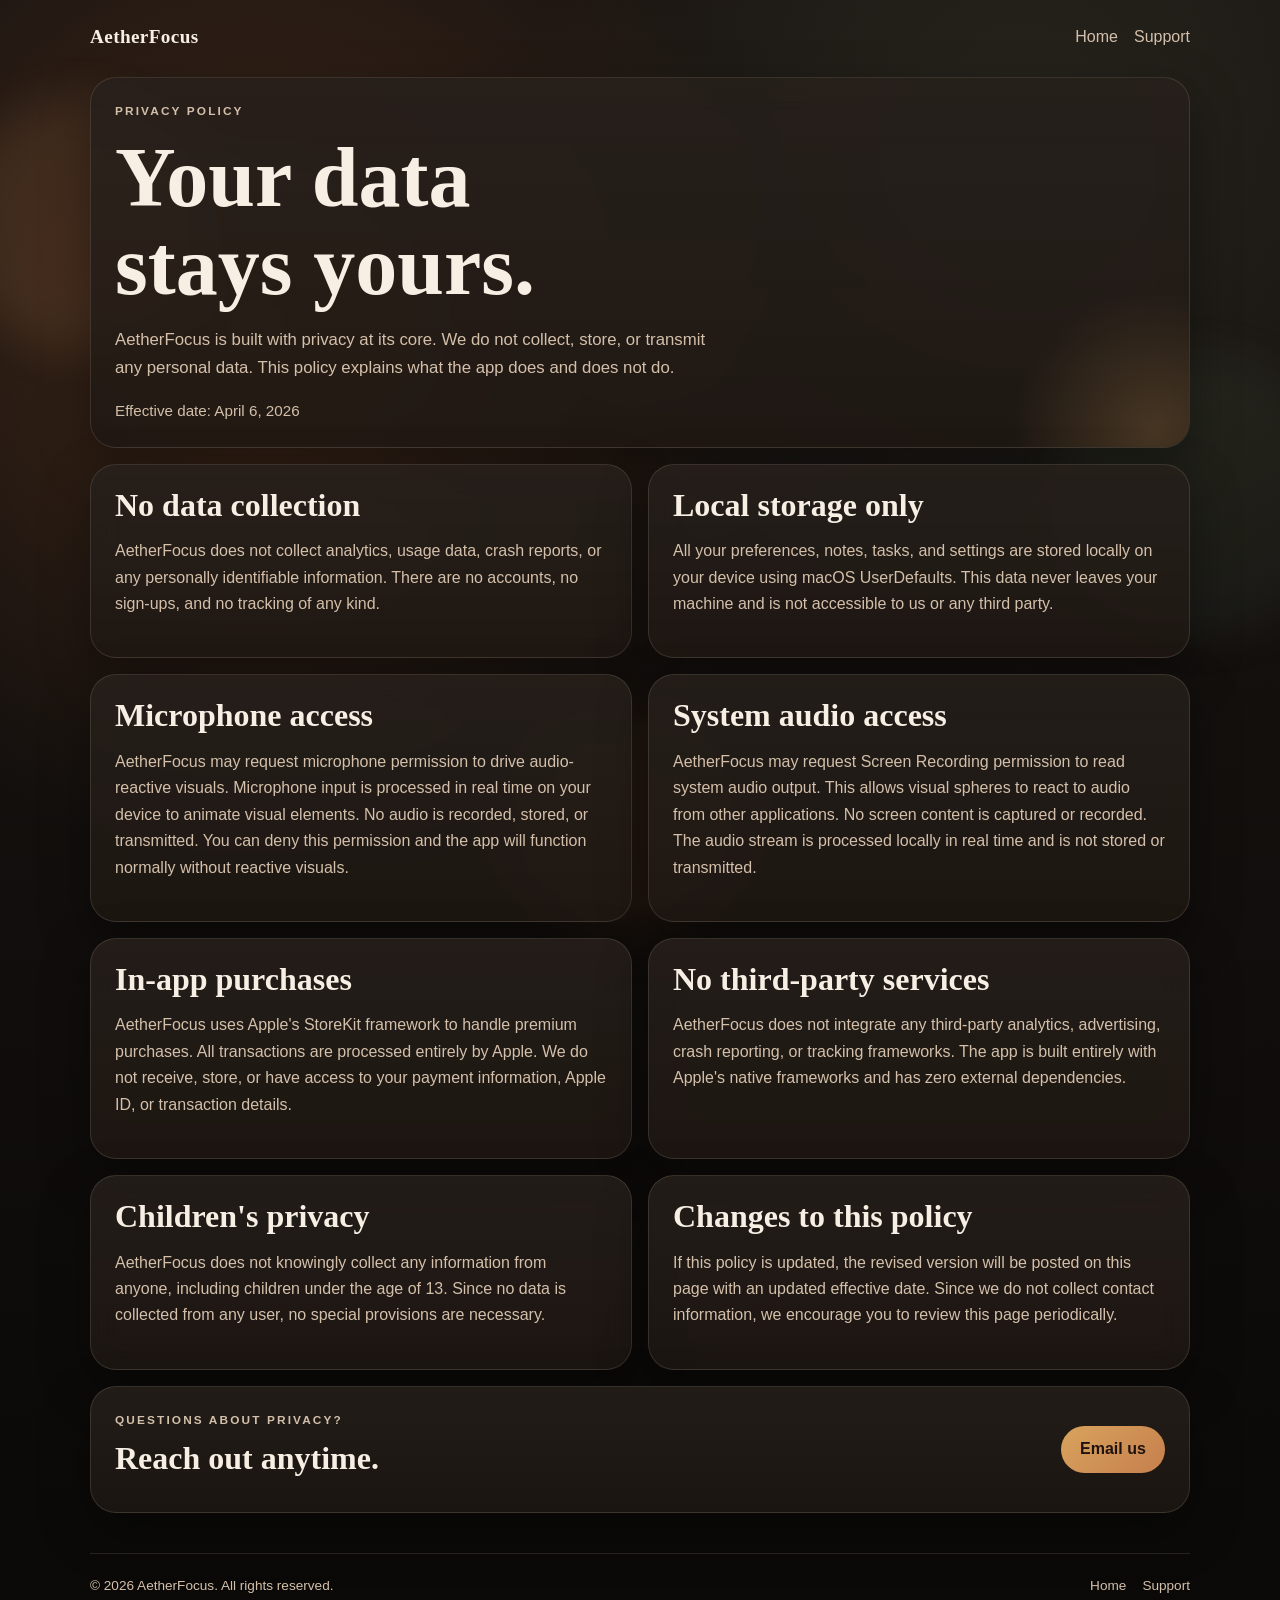
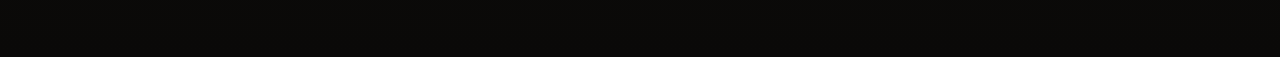
==== docs/privacy/index.html @ 5ad1ce23 "Update 2" ====
<!doctype html>
<html lang="en">
<head>
  <meta charset="utf-8">
  <meta name="viewport" content="width=device-width, initial-scale=1">
  <title>AetherFocus — Privacy Policy</title>
  <meta
    name="description"
    content="Privacy Policy for AetherFocus. We do not collect, store, or share any personal data."
  >
  <link rel="stylesheet" href="../styles.css">
</head>
<body>
  <div class="ambient-shell">
    <div class="orb orb-one"></div>
    <div class="orb orb-two"></div>
    <div class="orb orb-three"></div>

    <main class="page">
      <nav class="topbar" aria-label="Primary">
        <a class="brand" href="../">AetherFocus</a>
        <div class="nav-links">
          <a href="../">Home</a>
          <a href="../support/">Support</a>
        </div>
      </nav>

      <section class="card hero">
        <p class="eyebrow">Privacy Policy</p>
        <h1>Your data stays yours.</h1>
        <p class="lede">
          AetherFocus is built with privacy at its core. We do not collect,
          store, or transmit any personal data. This policy explains what
          the app does and does not do.
        </p>
        <p class="meta-line">Effective date: April 6, 2026</p>
      </section>

      <section class="feature-grid">
        <article class="card">
          <h2>No data collection</h2>
          <p>
            AetherFocus does not collect analytics, usage data, crash reports,
            or any personally identifiable information. There are no accounts,
            no sign-ups, and no tracking of any kind.
          </p>
        </article>

        <article class="card">
          <h2>Local storage only</h2>
          <p>
            All your preferences, notes, tasks, and settings are stored locally
            on your device using macOS UserDefaults. This data never leaves
            your machine and is not accessible to us or any third party.
          </p>
        </article>

        <article class="card">
          <h2>Microphone access</h2>
          <p>
            AetherFocus may request microphone permission to drive audio-reactive
            visuals. Microphone input is processed in real time on your device
            to animate visual elements. No audio is recorded, stored, or
            transmitted. You can deny this permission and the app will function
            normally without reactive visuals.
          </p>
        </article>

        <article class="card">
          <h2>System audio access</h2>
          <p>
            AetherFocus may request Screen Recording permission to read system
            audio output. This allows visual spheres to react to audio from
            other applications. No screen content is captured or recorded.
            The audio stream is processed locally in real time and is not
            stored or transmitted.
          </p>
        </article>
      </section>

      <section class="feature-grid">
        <article class="card">
          <h2>In-app purchases</h2>
          <p>
            AetherFocus uses Apple's StoreKit framework to handle premium
            purchases. All transactions are processed entirely by Apple.
            We do not receive, store, or have access to your payment
            information, Apple ID, or transaction details.
          </p>
        </article>

        <article class="card">
          <h2>No third-party services</h2>
          <p>
            AetherFocus does not integrate any third-party analytics, advertising,
            crash reporting, or tracking frameworks. The app is built entirely
            with Apple's native frameworks and has zero external dependencies.
          </p>
        </article>

        <article class="card">
          <h2>Children's privacy</h2>
          <p>
            AetherFocus does not knowingly collect any information from anyone,
            including children under the age of 13. Since no data is collected
            from any user, no special provisions are necessary.
          </p>
        </article>

        <article class="card">
          <h2>Changes to this policy</h2>
          <p>
            If this policy is updated, the revised version will be posted on
            this page with an updated effective date. Since we do not collect
            contact information, we encourage you to review this page
            periodically.
          </p>
        </article>
      </section>

      <section class="card info-strip">
        <div>
          <p class="eyebrow">Questions about privacy?</p>
          <h2>Reach out anytime.</h2>
        </div>
        <a class="button primary" href="mailto:nicopenair@gmail.com">Email us</a>
      </section>

      <footer class="site-footer">
        <p>&copy; 2026 AetherFocus. All rights reserved.</p>
        <div class="footer-links">
          <a href="../">Home</a>
          <a href="../support/">Support</a>
        </div>
      </footer>
    </main>
  </div>
</body>
</html>
---- docs/styles.css ----
:root {
  --bg: #120f0d;
  --bg-deep: #0a0908;
  --panel: rgba(31, 24, 20, 0.84);
  --panel-strong: rgba(45, 34, 28, 0.92);
  --line: rgba(255, 232, 208, 0.12);
  --text: #f7efe4;
  --muted: #d4c0aa;
  --accent: #d8a35d;
  --accent-soft: #f0d3ab;
  --shadow: rgba(0, 0, 0, 0.35);
  --hero-glow: rgba(255, 183, 102, 0.18);
  --font-display: "Iowan Old Style", "Palatino Linotype", "Book Antiqua", Palatino, Georgia, serif;
  --font-body: "Avenir Next", "Segoe UI", "Helvetica Neue", Helvetica, Arial, sans-serif;
}

* {
  box-sizing: border-box;
}

html {
  color-scheme: dark;
}

body {
  margin: 0;
  min-height: 100vh;
  background:
    radial-gradient(circle at 20% 20%, rgba(166, 94, 48, 0.26), transparent 32%),
    radial-gradient(circle at 80% 10%, rgba(120, 143, 110, 0.14), transparent 28%),
    linear-gradient(180deg, #1a1411 0%, var(--bg) 48%, var(--bg-deep) 100%);
  color: var(--text);
  font-family: var(--font-body);
}

a {
  color: inherit;
}

.ambient-shell {
  position: relative;
  overflow: hidden;
}

.orb {
  position: fixed;
  border-radius: 999px;
  filter: blur(24px);
  opacity: 0.38;
  pointer-events: none;
  animation: drift 16s ease-in-out infinite;
}

.orb-one {
  top: 6rem;
  left: -3rem;
  width: 16rem;
  height: 16rem;
  background: rgba(255, 175, 107, 0.28);
}

.orb-two {
  top: 22rem;
  right: -4rem;
  width: 18rem;
  height: 18rem;
  background: rgba(142, 180, 142, 0.18);
  animation-delay: -4s;
}

.orb-three {
  bottom: -2rem;
  left: 40%;
  width: 14rem;
  height: 14rem;
  background: rgba(220, 123, 71, 0.22);
  animation-delay: -9s;
}

.page {
  position: relative;
  z-index: 1;
  width: min(1100px, calc(100% - 2rem));
  margin: 0 auto;
  padding: 1.25rem 0 4rem;
}

.topbar {
  display: flex;
  align-items: center;
  justify-content: space-between;
  gap: 1rem;
  margin-bottom: 1.5rem;
  padding: 0.35rem 0;
}

.brand {
  font-family: var(--font-display);
  font-size: 1.2rem;
  font-weight: 700;
  letter-spacing: 0.02em;
  text-decoration: none;
}

.nav-links {
  display: flex;
  gap: 1rem;
  flex-wrap: wrap;
}

.nav-links a {
  color: var(--muted);
  text-decoration: none;
}

.nav-links a:hover,
.nav-links a:focus-visible,
.brand:hover,
.brand:focus-visible {
  color: var(--text);
}

.card {
  background:
    linear-gradient(180deg, rgba(255, 255, 255, 0.03), rgba(255, 255, 255, 0)),
    var(--panel);
  border: 1px solid var(--line);
  border-radius: 26px;
  box-shadow: 0 18px 50px var(--shadow);
  backdrop-filter: blur(16px);
}

.hero,
.notice,
.info-strip,
.feature-grid .card {
  padding: 1.5rem;
}

.hero {
  position: relative;
  overflow: hidden;
}

.hero::after {
  content: "";
  position: absolute;
  inset: auto -10% -35% auto;
  width: 18rem;
  height: 18rem;
  border-radius: 999px;
  background: radial-gradient(circle, var(--hero-glow), transparent 70%);
}

.eyebrow {
  margin: 0 0 0.75rem;
  color: var(--accent-soft);
  text-transform: uppercase;
  letter-spacing: 0.18em;
  font-size: 0.74rem;
  font-weight: 700;
}

h1,
h2,
h3 {
  margin: 0;
  font-family: var(--font-display);
  line-height: 1.05;
}

h1 {
  max-width: 12ch;
  font-size: clamp(2.8rem, 7vw, 5.25rem);
}

h2 {
  font-size: clamp(1.5rem, 3vw, 2rem);
  margin-bottom: 0.75rem;
}

h3 {
  font-size: 1rem;
  margin-bottom: 0.35rem;
}

.lede,
.card p,
.card li,
.meta-line,
.small-note {
  line-height: 1.65;
  color: var(--muted);
}

.lede {
  max-width: 64ch;
  margin: 1rem 0 0;
  font-size: 1.05rem;
}

.button-row {
  display: flex;
  gap: 0.9rem;
  flex-wrap: wrap;
  margin-top: 1.5rem;
}

.button {
  display: inline-flex;
  align-items: center;
  justify-content: center;
  min-height: 2.9rem;
  padding: 0.75rem 1.2rem;
  border-radius: 999px;
  text-decoration: none;
  font-weight: 700;
  transition: transform 180ms ease, border-color 180ms ease, background 180ms ease;
}

.button:hover,
.button:focus-visible {
  transform: translateY(-1px);
}

.button.primary {
  background: linear-gradient(135deg, #d8a35d, #c67f4d);
  color: #1e130e;
}

.button.secondary {
  border: 1px solid rgba(255, 232, 208, 0.16);
  background: rgba(255, 255, 255, 0.03);
}

.meta-line {
  margin: 1rem 0 0;
  font-size: 0.95rem;
}

code {
  padding: 0.18rem 0.45rem;
  border-radius: 999px;
  background: rgba(255, 255, 255, 0.06);
  color: var(--text);
  font-family: "SFMono-Regular", Menlo, Consolas, monospace;
  font-size: 0.92em;
}

.feature-grid {
  display: grid;
  grid-template-columns: repeat(2, minmax(0, 1fr));
  gap: 1rem;
  margin-top: 1rem;
}

.info-strip {
  display: flex;
  align-items: center;
  justify-content: space-between;
  gap: 1rem;
  margin-top: 1rem;
}

.notice {
  margin-bottom: 1rem;
  color: var(--accent-soft);
  background:
    linear-gradient(180deg, rgba(255, 195, 120, 0.09), rgba(255, 255, 255, 0)),
    var(--panel-strong);
}

.detail-list,
.link-list {
  list-style: none;
  margin: 1rem 0 0;
  padding: 0;
}

.detail-list li,
.link-list li {
  padding: 0.8rem 0;
  border-top: 1px solid var(--line);
}

.detail-list li:first-child,
.link-list li:first-child {
  border-top: 0;
  padding-top: 0;
}

.detail-list span {
  display: block;
  margin-bottom: 0.25rem;
  color: var(--accent-soft);
  font-size: 0.82rem;
  text-transform: uppercase;
  letter-spacing: 0.11em;
}

.detail-list strong,
.detail-list a,
.link-list a {
  color: var(--text);
  word-break: break-word;
}

.small-note {
  margin: 1rem 0 0;
  font-size: 0.95rem;
}

.faq-item + .faq-item {
  margin-top: 1rem;
}

.compact li {
  padding: 0.6rem 0;
}

.site-footer {
  margin-top: 2.5rem;
  padding: 1.5rem 0 0;
  border-top: 1px solid var(--line);
  display: flex;
  align-items: center;
  justify-content: space-between;
  flex-wrap: wrap;
  gap: 0.5rem;
}

.site-footer p {
  margin: 0;
  font-size: 0.85rem;
  color: var(--muted);
}

.footer-links {
  display: flex;
  gap: 1rem;
}

.footer-links a {
  color: var(--muted);
  text-decoration: none;
  font-size: 0.85rem;
}

.footer-links a:hover,
.footer-links a:focus-visible {
  color: var(--text);
}

@keyframes drift {
  0%,
  100% {
    transform: translate3d(0, 0, 0) scale(1);
  }
  50% {
    transform: translate3d(0, 18px, 0) scale(1.05);
  }
}

@media (max-width: 800px) {
  .feature-grid {
    grid-template-columns: 1fr;
  }

  .info-strip,
  .topbar {
    flex-direction: column;
    align-items: flex-start;
  }
}

@media (prefers-reduced-motion: reduce) {
  .orb,
  .button {
    animation: none;
    transition: none;
  }
}
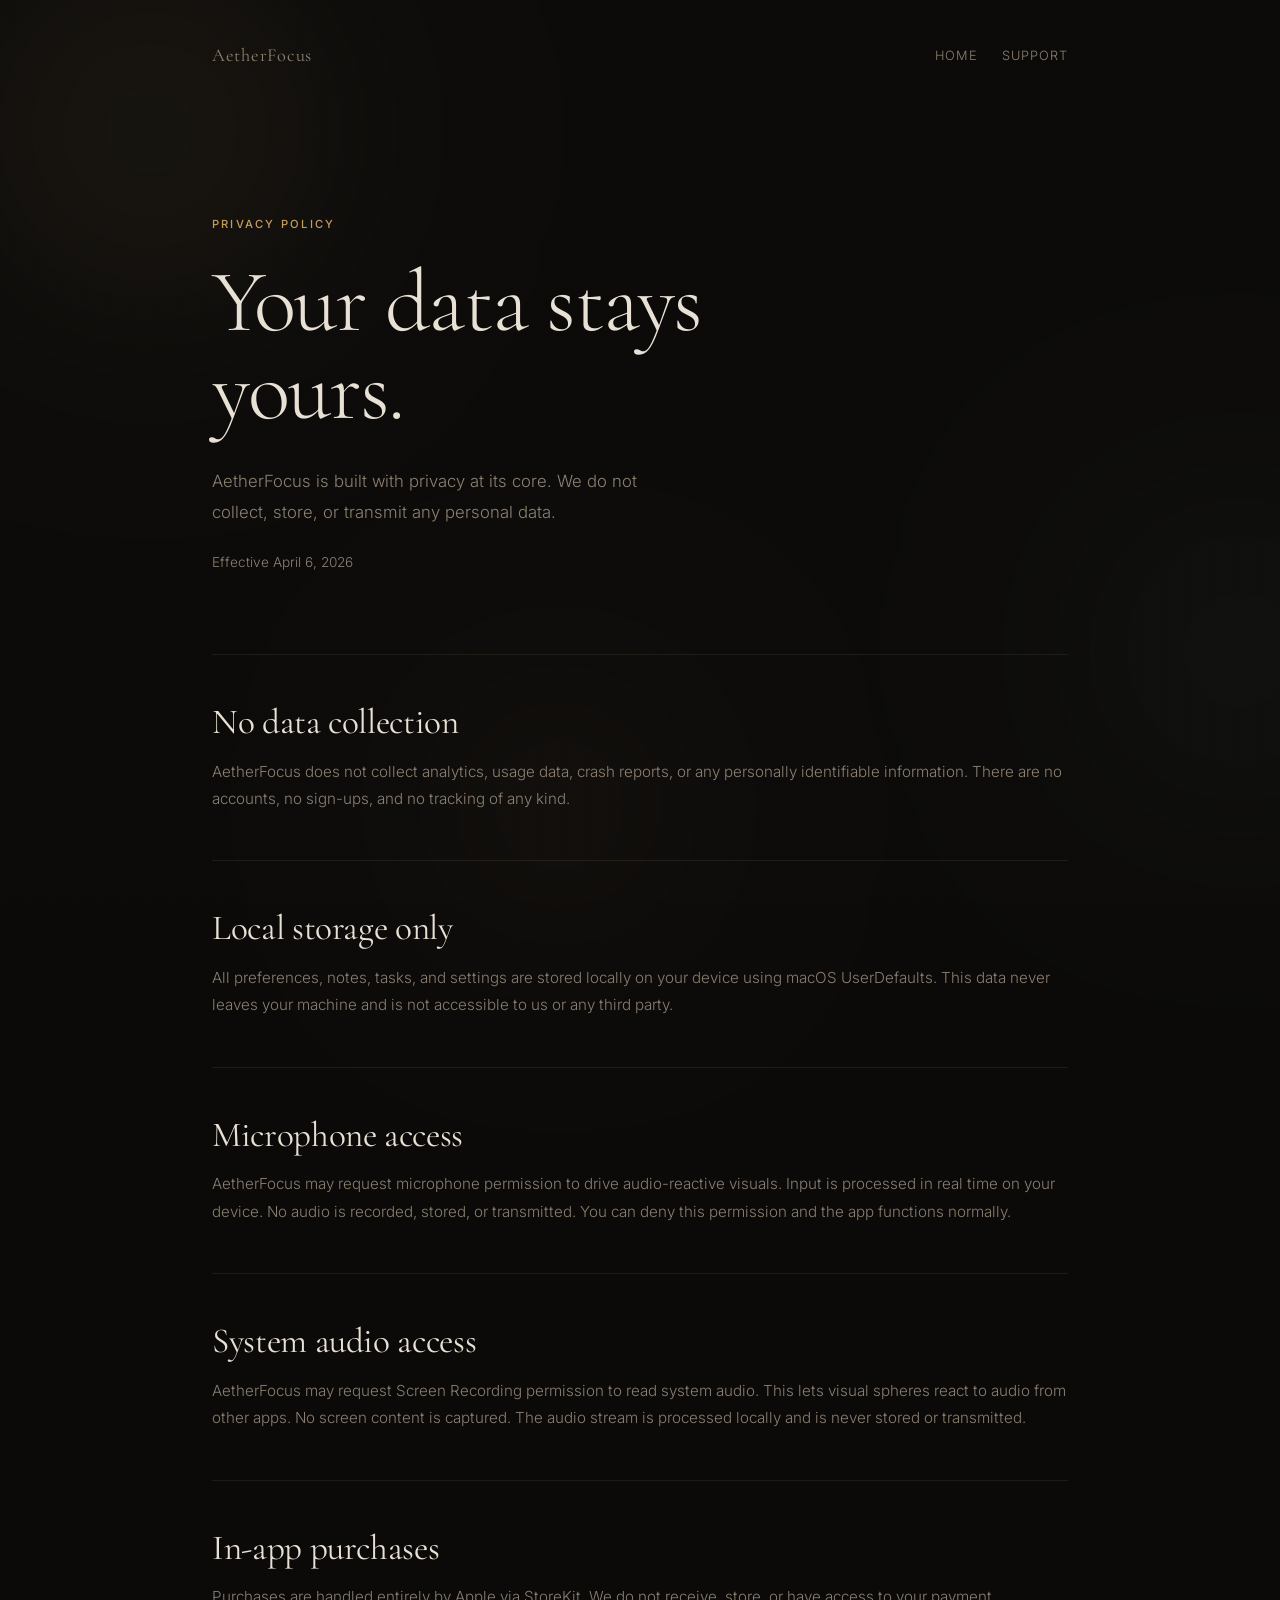
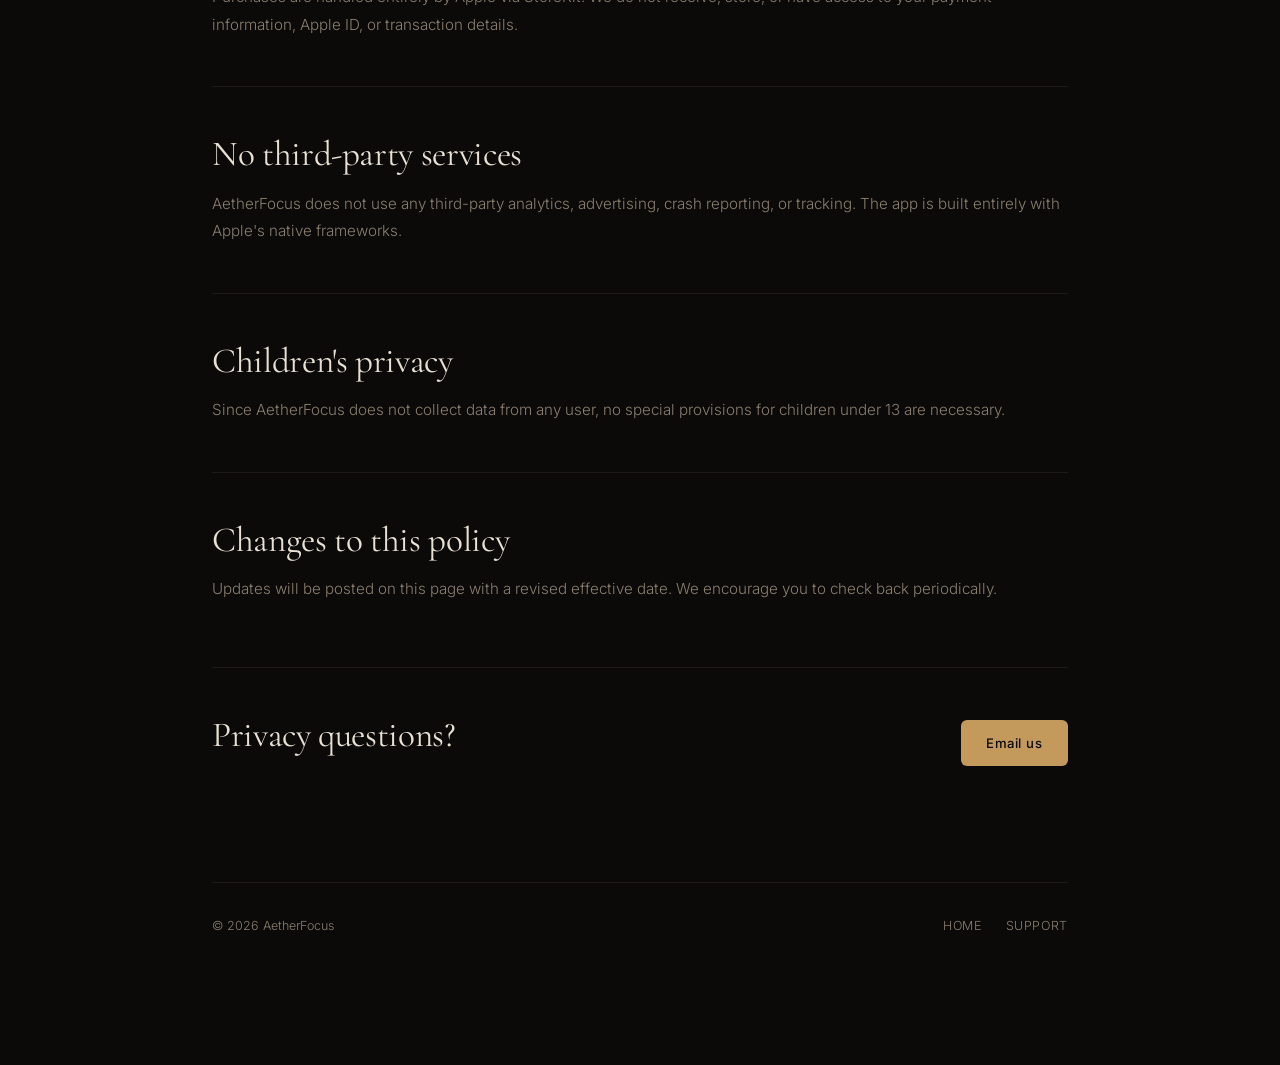
==== commit 4414cc03: "Update 3" ====
--- a/docs/privacy/index.html
+++ b/docs/privacy/index.html
@@ -25,15 +25,14 @@
         </div>
       </nav>
 
-      <section class="card hero">
+      <section class="hero">
         <p class="eyebrow">Privacy Policy</p>
         <h1>Your data stays yours.</h1>
         <p class="lede">
           AetherFocus is built with privacy at its core. We do not collect,
-          store, or transmit any personal data. This policy explains what
-          the app does and does not do.
+          store, or transmit any personal data.
         </p>
-        <p class="meta-line">Effective date: April 6, 2026</p>
+        <p class="meta-line">Effective April 6, 2026</p>
       </section>
 
       <section class="feature-grid">
@@ -49,7 +48,7 @@
         <article class="card">
           <h2>Local storage only</h2>
           <p>
-            All your preferences, notes, tasks, and settings are stored locally
+            All preferences, notes, tasks, and settings are stored locally
             on your device using macOS UserDefaults. This data never leaves
             your machine and is not accessible to us or any third party.
           </p>
@@ -59,10 +58,9 @@
           <h2>Microphone access</h2>
           <p>
             AetherFocus may request microphone permission to drive audio-reactive
-            visuals. Microphone input is processed in real time on your device
-            to animate visual elements. No audio is recorded, stored, or
-            transmitted. You can deny this permission and the app will function
-            normally without reactive visuals.
+            visuals. Input is processed in real time on your device. No audio
+            is recorded, stored, or transmitted. You can deny this permission
+            and the app functions normally.
           </p>
         </article>
 
@@ -70,64 +68,56 @@
           <h2>System audio access</h2>
           <p>
             AetherFocus may request Screen Recording permission to read system
-            audio output. This allows visual spheres to react to audio from
-            other applications. No screen content is captured or recorded.
-            The audio stream is processed locally in real time and is not
-            stored or transmitted.
+            audio. This lets visual spheres react to audio from other apps.
+            No screen content is captured. The audio stream is processed
+            locally and is never stored or transmitted.
           </p>
         </article>
-      </section>
 
-      <section class="feature-grid">
         <article class="card">
           <h2>In-app purchases</h2>
           <p>
-            AetherFocus uses Apple's StoreKit framework to handle premium
-            purchases. All transactions are processed entirely by Apple.
-            We do not receive, store, or have access to your payment
-            information, Apple ID, or transaction details.
+            Purchases are handled entirely by Apple via StoreKit. We do not
+            receive, store, or have access to your payment information,
+            Apple ID, or transaction details.
           </p>
         </article>
 
         <article class="card">
           <h2>No third-party services</h2>
           <p>
-            AetherFocus does not integrate any third-party analytics, advertising,
-            crash reporting, or tracking frameworks. The app is built entirely
-            with Apple's native frameworks and has zero external dependencies.
+            AetherFocus does not use any third-party analytics, advertising,
+            crash reporting, or tracking. The app is built entirely with
+            Apple's native frameworks.
           </p>
         </article>
 
         <article class="card">
           <h2>Children's privacy</h2>
           <p>
-            AetherFocus does not knowingly collect any information from anyone,
-            including children under the age of 13. Since no data is collected
-            from any user, no special provisions are necessary.
+            Since AetherFocus does not collect data from any user, no special
+            provisions for children under 13 are necessary.
           </p>
         </article>
 
         <article class="card">
           <h2>Changes to this policy</h2>
           <p>
-            If this policy is updated, the revised version will be posted on
-            this page with an updated effective date. Since we do not collect
-            contact information, we encourage you to review this page
-            periodically.
+            Updates will be posted on this page with a revised effective date.
+            We encourage you to check back periodically.
           </p>
         </article>
       </section>
 
-      <section class="card info-strip">
+      <section class="info-strip">
         <div>
-          <p class="eyebrow">Questions about privacy?</p>
-          <h2>Reach out anytime.</h2>
+          <h2>Privacy questions?</h2>
         </div>
         <a class="button primary" href="mailto:nicopenair@gmail.com">Email us</a>
       </section>
 
       <footer class="site-footer">
-        <p>&copy; 2026 AetherFocus. All rights reserved.</p>
+        <p>&copy; 2026 AetherFocus</p>
         <div class="footer-links">
           <a href="../">Home</a>
           <a href="../support/">Support</a>
--- a/docs/styles.css
+++ b/docs/styles.css
@@ -1,382 +1,360 @@
+@import url('https://fonts.googleapis.com/css2?family=Cormorant+Garamond:ital,wght@0,300;0,400;0,600;1,300;1,400&family=Inter:wght@300;400;500&display=swap');
+
 :root {
-  --bg: #120f0d;
-  --bg-deep: #0a0908;
-  --panel: rgba(31, 24, 20, 0.84);
-  --panel-strong: rgba(45, 34, 28, 0.92);
-  --line: rgba(255, 232, 208, 0.12);
-  --text: #f7efe4;
-  --muted: #d4c0aa;
-  --accent: #d8a35d;
-  --accent-soft: #f0d3ab;
-  --shadow: rgba(0, 0, 0, 0.35);
-  --hero-glow: rgba(255, 183, 102, 0.18);
-  --font-display: "Iowan Old Style", "Palatino Linotype", "Book Antiqua", Palatino, Georgia, serif;
-  --font-body: "Avenir Next", "Segoe UI", "Helvetica Neue", Helvetica, Arial, sans-serif;
-}
-
-* {
-  box-sizing: border-box;
-}
-
-html {
-  color-scheme: dark;
-}
+  --bg: #0b0a09;
+  --text: #e8e0d4;
+  --dim: #8a7e6f;
+  --accent: #c49a5c;
+  --accent-dim: rgba(196, 154, 92, 0.15);
+  --rule: rgba(255, 225, 180, 0.08);
+  --serif: "Cormorant Garamond", "Iowan Old Style", Georgia, serif;
+  --sans: "Inter", "Helvetica Neue", Arial, sans-serif;
+}
+
+*, *::before, *::after { box-sizing: border-box; margin: 0; padding: 0; }
+html { color-scheme: dark; scroll-behavior: smooth; }
 
 body {
-  margin: 0;
-  min-height: 100vh;
-  background:
-    radial-gradient(circle at 20% 20%, rgba(166, 94, 48, 0.26), transparent 32%),
-    radial-gradient(circle at 80% 10%, rgba(120, 143, 110, 0.14), transparent 28%),
-    linear-gradient(180deg, #1a1411 0%, var(--bg) 48%, var(--bg-deep) 100%);
-  color: var(--text);
-  font-family: var(--font-body);
-}
-
-a {
-  color: inherit;
-}
-
-.ambient-shell {
+  background: var(--bg);
+  color: var(--text);
+  font-family: var(--sans);
+  font-weight: 300;
+  font-size: 15px;
+  line-height: 1.7;
+  -webkit-font-smoothing: antialiased;
+}
+
+/* --- grain overlay (CSS only, no SVG) --- */
+body::after {
+  content: "";
+  position: fixed;
+  inset: 0;
+  z-index: 999;
+  pointer-events: none;
+  opacity: 0.04;
+  background: repeating-conic-gradient(#e8e0d4 0% 25%, transparent 0% 50%) 0 0 / 3px 3px;
+  mix-blend-mode: overlay;
+}
+
+a { color: inherit; }
+
+/* --- layout --- */
+.page {
   position: relative;
-  overflow: hidden;
-}
+  max-width: 920px;
+  margin: 0 auto;
+  padding: 0 2rem 6rem;
+}
+
+/* --- ambient background --- */
+.ambient-shell { position: relative; }
 
 .orb {
   position: fixed;
-  border-radius: 999px;
-  filter: blur(24px);
-  opacity: 0.38;
+  border-radius: 50%;
   pointer-events: none;
-  animation: drift 16s ease-in-out infinite;
-}
-
+  mix-blend-mode: screen;
+  filter: blur(100px);
+  opacity: 0.12;
+  animation: float 22s ease-in-out infinite;
+}
 .orb-one {
-  top: 6rem;
-  left: -3rem;
-  width: 16rem;
-  height: 16rem;
-  background: rgba(255, 175, 107, 0.28);
-}
-
+  width: 500px; height: 500px;
+  top: -120px; left: -100px;
+  background: radial-gradient(circle, #c49a5c 0%, transparent 70%);
+}
 .orb-two {
-  top: 22rem;
-  right: -4rem;
-  width: 18rem;
-  height: 18rem;
-  background: rgba(142, 180, 142, 0.18);
-  animation-delay: -4s;
-}
-
+  width: 400px; height: 400px;
+  top: 50%; right: -160px;
+  background: radial-gradient(circle, #5c7a5e 0%, transparent 70%);
+  animation-delay: -8s;
+}
 .orb-three {
-  bottom: -2rem;
-  left: 40%;
-  width: 14rem;
-  height: 14rem;
-  background: rgba(220, 123, 71, 0.22);
-  animation-delay: -9s;
-}
-
-.page {
-  position: relative;
-  z-index: 1;
-  width: min(1100px, calc(100% - 2rem));
-  margin: 0 auto;
-  padding: 1.25rem 0 4rem;
-}
-
+  width: 350px; height: 350px;
+  bottom: -80px; left: 30%;
+  background: radial-gradient(circle, #8b5e3c 0%, transparent 70%);
+  animation-delay: -15s;
+}
+
+@keyframes float {
+  0%, 100% { transform: translate(0, 0); }
+  33% { transform: translate(20px, -30px); }
+  66% { transform: translate(-15px, 20px); }
+}
+
+/* --- topbar --- */
 .topbar {
   display: flex;
   align-items: center;
   justify-content: space-between;
-  gap: 1rem;
+  padding: 2.5rem 0 1rem;
+}
+.brand {
+  font-family: var(--serif);
+  font-size: 1.15rem;
+  font-weight: 400;
+  letter-spacing: 0.04em;
+  text-decoration: none;
+  color: var(--dim);
+  transition: color 0.3s;
+}
+.brand:hover { color: var(--text); }
+.nav-links { display: flex; gap: 1.5rem; }
+.nav-links a {
+  font-size: 0.8rem;
+  letter-spacing: 0.08em;
+  text-transform: uppercase;
+  text-decoration: none;
+  color: var(--dim);
+  transition: color 0.3s;
+}
+.nav-links a:hover { color: var(--text); }
+
+/* --- hero --- */
+.hero {
+  padding: 8rem 0 5rem;
+  border-bottom: 1px solid var(--rule);
+}
+.eyebrow {
+  font-size: 0.7rem;
+  font-weight: 500;
+  letter-spacing: 0.2em;
+  text-transform: uppercase;
+  color: var(--accent);
   margin-bottom: 1.5rem;
-  padding: 0.35rem 0;
-}
-
-.brand {
-  font-family: var(--font-display);
-  font-size: 1.2rem;
-  font-weight: 700;
-  letter-spacing: 0.02em;
-  text-decoration: none;
-}
-
-.nav-links {
+}
+h1 {
+  font-family: var(--serif);
+  font-weight: 300;
+  font-size: clamp(3rem, 8vw, 5.5rem);
+  line-height: 1.0;
+  letter-spacing: -0.02em;
+  color: var(--text);
+  max-width: 14ch;
+}
+.lede {
+  max-width: 48ch;
+  margin-top: 2rem;
+  font-size: 1.05rem;
+  color: var(--dim);
+  line-height: 1.8;
+}
+
+/* --- buttons --- */
+.button-row {
   display: flex;
   gap: 1rem;
   flex-wrap: wrap;
-}
-
-.nav-links a {
-  color: var(--muted);
-  text-decoration: none;
-}
-
-.nav-links a:hover,
-.nav-links a:focus-visible,
-.brand:hover,
-.brand:focus-visible {
-  color: var(--text);
-}
-
-.card {
-  background:
-    linear-gradient(180deg, rgba(255, 255, 255, 0.03), rgba(255, 255, 255, 0)),
-    var(--panel);
-  border: 1px solid var(--line);
-  border-radius: 26px;
-  box-shadow: 0 18px 50px var(--shadow);
-  backdrop-filter: blur(16px);
-}
-
-.hero,
-.notice,
-.info-strip,
-.feature-grid .card {
-  padding: 1.5rem;
-}
-
-.hero {
-  position: relative;
-  overflow: hidden;
-}
-
-.hero::after {
-  content: "";
-  position: absolute;
-  inset: auto -10% -35% auto;
-  width: 18rem;
-  height: 18rem;
-  border-radius: 999px;
-  background: radial-gradient(circle, var(--hero-glow), transparent 70%);
-}
-
-.eyebrow {
-  margin: 0 0 0.75rem;
-  color: var(--accent-soft);
-  text-transform: uppercase;
-  letter-spacing: 0.18em;
-  font-size: 0.74rem;
-  font-weight: 700;
-}
-
-h1,
-h2,
-h3 {
-  margin: 0;
-  font-family: var(--font-display);
-  line-height: 1.05;
-}
-
-h1 {
-  max-width: 12ch;
-  font-size: clamp(2.8rem, 7vw, 5.25rem);
-}
-
-h2 {
-  font-size: clamp(1.5rem, 3vw, 2rem);
-  margin-bottom: 0.75rem;
-}
-
-h3 {
-  font-size: 1rem;
-  margin-bottom: 0.35rem;
-}
-
-.lede,
-.card p,
-.card li,
-.meta-line,
-.small-note {
-  line-height: 1.65;
-  color: var(--muted);
-}
-
-.lede {
-  max-width: 64ch;
-  margin: 1rem 0 0;
-  font-size: 1.05rem;
-}
-
-.button-row {
-  display: flex;
-  gap: 0.9rem;
-  flex-wrap: wrap;
-  margin-top: 1.5rem;
-}
-
+  margin-top: 2.5rem;
+}
 .button {
   display: inline-flex;
   align-items: center;
-  justify-content: center;
-  min-height: 2.9rem;
-  padding: 0.75rem 1.2rem;
-  border-radius: 999px;
-  text-decoration: none;
-  font-weight: 700;
-  transition: transform 180ms ease, border-color 180ms ease, background 180ms ease;
-}
-
-.button:hover,
-.button:focus-visible {
+  padding: 0.75rem 1.6rem;
+  border-radius: 6px;
+  text-decoration: none;
+  font-size: 0.82rem;
+  font-weight: 500;
+  letter-spacing: 0.04em;
+  transition: all 0.25s ease;
+}
+.button.primary {
+  background: var(--accent);
+  color: #0b0a09;
+}
+.button.primary:hover {
+  background: #d4aa6c;
   transform: translateY(-1px);
 }
-
-.button.primary {
-  background: linear-gradient(135deg, #d8a35d, #c67f4d);
-  color: #1e130e;
-}
-
 .button.secondary {
-  border: 1px solid rgba(255, 232, 208, 0.16);
-  background: rgba(255, 255, 255, 0.03);
-}
-
-.meta-line {
-  margin: 1rem 0 0;
-  font-size: 0.95rem;
-}
-
-code {
-  padding: 0.18rem 0.45rem;
-  border-radius: 999px;
-  background: rgba(255, 255, 255, 0.06);
-  color: var(--text);
-  font-family: "SFMono-Regular", Menlo, Consolas, monospace;
-  font-size: 0.92em;
-}
-
+  border: 1px solid rgba(255, 225, 180, 0.12);
+  color: var(--dim);
+}
+.button.secondary:hover {
+  border-color: rgba(255, 225, 180, 0.3);
+  color: var(--text);
+}
+
+/* --- feature sections --- */
 .feature-grid {
   display: grid;
-  grid-template-columns: repeat(2, minmax(0, 1fr));
-  gap: 1rem;
-  margin-top: 1rem;
-}
-
+  grid-template-columns: 1fr;
+  gap: 0;
+  margin: 0;
+}
+
+.feature-grid .card {
+  padding: 3rem 0;
+  border-bottom: 1px solid var(--rule);
+}
+
+.feature-grid .card:last-child {
+  border-bottom: none;
+}
+
+/* two-column support grid */
+.support-grid {
+  grid-template-columns: 1fr 1fr;
+  gap: 3rem;
+}
+.support-grid .card {
+  border-bottom: none;
+  padding: 3rem 0;
+}
+
+/* --- cards (reset from old style) --- */
+.card {
+  background: none;
+  border: none;
+  border-radius: 0;
+  box-shadow: none;
+  backdrop-filter: none;
+}
+
+h2 {
+  font-family: var(--serif);
+  font-weight: 400;
+  font-size: clamp(1.6rem, 3vw, 2.2rem);
+  line-height: 1.1;
+  margin-bottom: 1rem;
+  letter-spacing: -0.01em;
+}
+
+h3 {
+  font-family: var(--sans);
+  font-weight: 500;
+  font-size: 0.95rem;
+  margin-bottom: 0.5rem;
+  color: var(--text);
+}
+
+.card p, .card li {
+  color: var(--dim);
+  line-height: 1.8;
+  font-size: 0.95rem;
+}
+
+/* --- detail lists --- */
+.detail-list {
+  list-style: none;
+  margin-top: 1.5rem;
+}
+.detail-list li {
+  padding: 1rem 0;
+  border-top: 1px solid var(--rule);
+  display: flex;
+  flex-direction: column;
+  gap: 0.2rem;
+}
+.detail-list li:first-child {
+  border-top: none;
+  padding-top: 0;
+}
+.detail-list span {
+  font-size: 0.7rem;
+  font-weight: 500;
+  letter-spacing: 0.12em;
+  text-transform: uppercase;
+  color: var(--accent);
+}
+.detail-list strong,
+.detail-list a {
+  color: var(--text);
+  font-weight: 400;
+  text-decoration: none;
+}
+.detail-list a:hover {
+  color: var(--accent);
+}
+
+.compact li { padding: 0.7rem 0; }
+
+/* --- FAQ --- */
+.faq-item + .faq-item { margin-top: 1.5rem; }
+
+/* --- info strip --- */
 .info-strip {
   display: flex;
   align-items: center;
   justify-content: space-between;
-  gap: 1rem;
+  gap: 2rem;
+  padding: 3rem 0;
   margin-top: 1rem;
-}
-
+  border-top: 1px solid var(--rule);
+}
+
+/* --- notice (support page dev warning — removed but keeping style just in case) --- */
 .notice {
-  margin-bottom: 1rem;
-  color: var(--accent-soft);
-  background:
-    linear-gradient(180deg, rgba(255, 195, 120, 0.09), rgba(255, 255, 255, 0)),
-    var(--panel-strong);
-}
-
-.detail-list,
-.link-list {
-  list-style: none;
-  margin: 1rem 0 0;
-  padding: 0;
-}
-
-.detail-list li,
-.link-list li {
-  padding: 0.8rem 0;
-  border-top: 1px solid var(--line);
-}
-
-.detail-list li:first-child,
-.link-list li:first-child {
-  border-top: 0;
-  padding-top: 0;
-}
-
-.detail-list span {
-  display: block;
-  margin-bottom: 0.25rem;
-  color: var(--accent-soft);
-  font-size: 0.82rem;
-  text-transform: uppercase;
-  letter-spacing: 0.11em;
-}
-
-.detail-list strong,
-.detail-list a,
-.link-list a {
-  color: var(--text);
-  word-break: break-word;
-}
-
+  padding: 1.5rem 2rem;
+  margin-bottom: 2rem;
+  border: 1px solid rgba(196, 154, 92, 0.2);
+  border-radius: 6px;
+  color: var(--accent);
+  font-size: 0.9rem;
+  background: var(--accent-dim);
+}
+
+/* --- meta / small --- */
+.meta-line {
+  margin-top: 1.5rem;
+  font-size: 0.85rem;
+  color: var(--dim);
+}
 .small-note {
-  margin: 1rem 0 0;
-  font-size: 0.95rem;
-}
-
-.faq-item + .faq-item {
   margin-top: 1rem;
-}
-
-.compact li {
-  padding: 0.6rem 0;
-}
-
+  font-size: 0.85rem;
+  color: var(--dim);
+}
+
+code {
+  padding: 0.15rem 0.4rem;
+  border-radius: 3px;
+  background: rgba(255, 255, 255, 0.05);
+  font-family: "SF Mono", Menlo, monospace;
+  font-size: 0.88em;
+}
+
+/* --- footer --- */
 .site-footer {
-  margin-top: 2.5rem;
-  padding: 1.5rem 0 0;
-  border-top: 1px solid var(--line);
+  margin-top: 4rem;
+  padding: 2rem 0;
+  border-top: 1px solid var(--rule);
   display: flex;
   align-items: center;
   justify-content: space-between;
   flex-wrap: wrap;
-  gap: 0.5rem;
-}
-
+  gap: 1rem;
+}
 .site-footer p {
   margin: 0;
-  font-size: 0.85rem;
-  color: var(--muted);
-}
-
+  font-size: 0.78rem;
+  color: var(--dim);
+}
 .footer-links {
   display: flex;
-  gap: 1rem;
-}
-
+  gap: 1.5rem;
+}
 .footer-links a {
-  color: var(--muted);
-  text-decoration: none;
-  font-size: 0.85rem;
-}
-
-.footer-links a:hover,
-.footer-links a:focus-visible {
-  color: var(--text);
-}
-
-@keyframes drift {
-  0%,
-  100% {
-    transform: translate3d(0, 0, 0) scale(1);
-  }
-  50% {
-    transform: translate3d(0, 18px, 0) scale(1.05);
-  }
-}
-
-@media (max-width: 800px) {
-  .feature-grid {
-    grid-template-columns: 1fr;
-  }
-
-  .info-strip,
-  .topbar {
-    flex-direction: column;
-    align-items: flex-start;
-  }
+  color: var(--dim);
+  text-decoration: none;
+  font-size: 0.78rem;
+  letter-spacing: 0.05em;
+  text-transform: uppercase;
+  transition: color 0.3s;
+}
+.footer-links a:hover { color: var(--text); }
+
+/* --- responsive --- */
+@media (max-width: 700px) {
+  .page { padding: 0 1.25rem 4rem; }
+  .hero { padding: 5rem 0 3rem; }
+  .support-grid { grid-template-columns: 1fr; gap: 0; }
+  .support-grid .card { border-bottom: 1px solid var(--rule); }
+  .info-strip { flex-direction: column; align-items: flex-start; }
+  .topbar { padding: 1.5rem 0 0.5rem; }
 }
 
 @media (prefers-reduced-motion: reduce) {
-  .orb,
-  .button {
-    animation: none;
-    transition: none;
-  }
-}
+  .orb { animation: none; }
+  .button { transition: none; }
+}
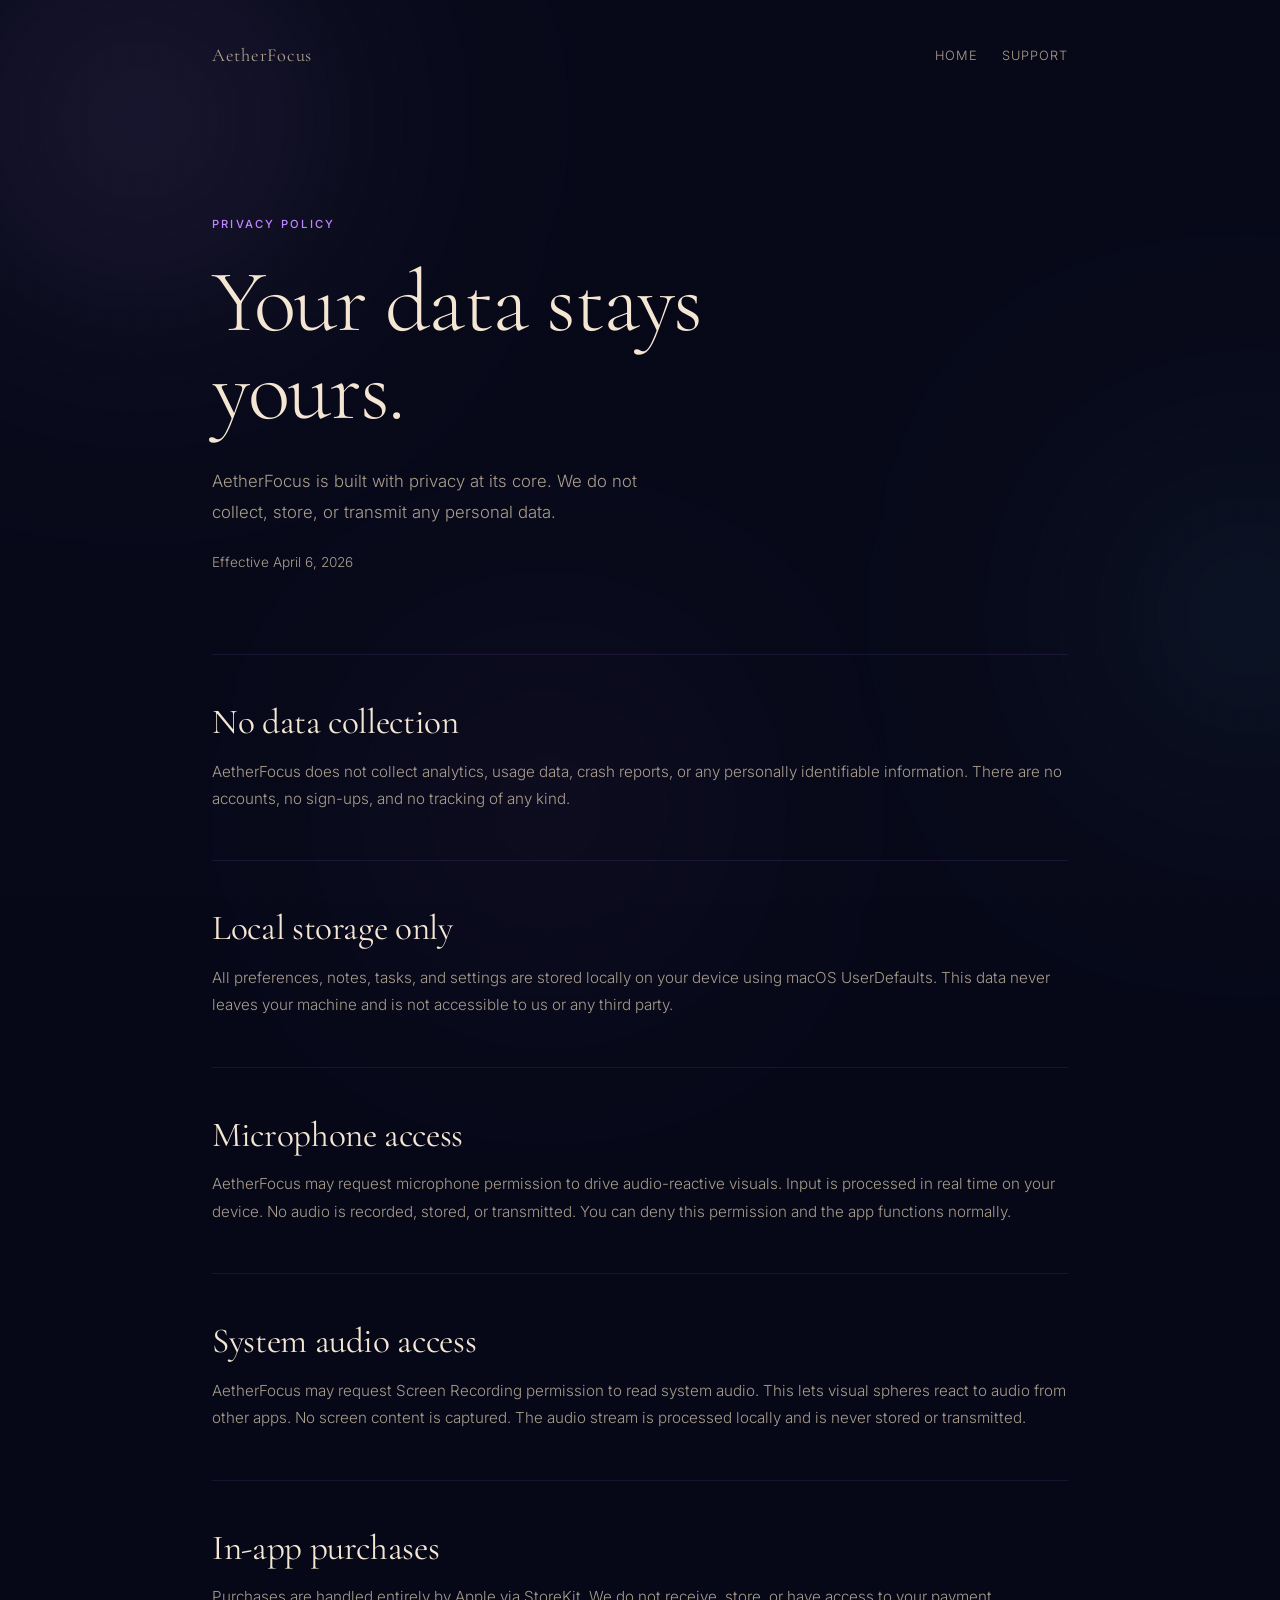
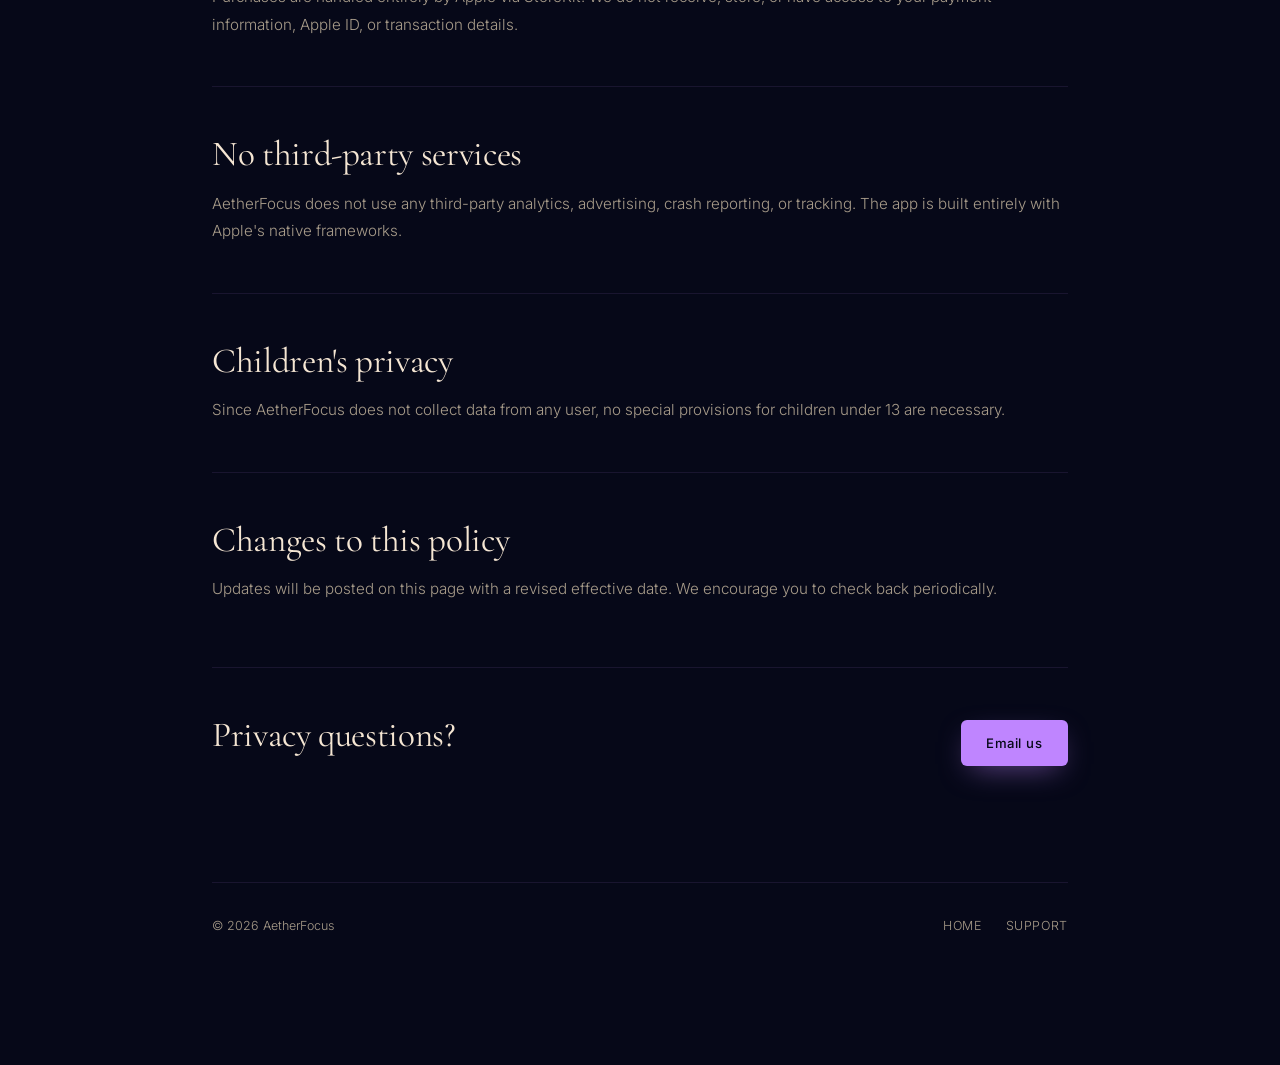
==== commit 451a9711: "Match site palette to app — purple accent, icon-corona look" ====
--- a/docs/privacy/index.html
+++ b/docs/privacy/index.html
@@ -8,7 +8,7 @@
     name="description"
     content="Privacy Policy for AetherFocus. We do not collect, store, or share any personal data."
   >
-  <link rel="stylesheet" href="../styles.css">
+  <link rel="stylesheet" href="../styles.css?v=3">
 </head>
 <body>
   <div class="ambient-shell">
--- a/docs/styles.css
+++ b/docs/styles.css
@@ -1,12 +1,21 @@
 @import url('https://fonts.googleapis.com/css2?family=Cormorant+Garamond:ital,wght@0,300;0,400;0,600;1,300;1,400&family=Inter:wght@300;400;500&display=swap');
 
 :root {
-  --bg: #0b0a09;
-  --text: #e8e0d4;
-  --dim: #8a7e6f;
-  --accent: #c49a5c;
-  --accent-dim: rgba(196, 154, 92, 0.15);
-  --rule: rgba(255, 225, 180, 0.08);
+  /* Aligned with the AetherFocus app palette (FantasyTheme.Codex).
+     Purple = iconic accent (matches app icon corona).
+     Brass kept as tertiary warm highlight so the warmth from the old palette
+     doesn't fully disappear. */
+  --bg: #060818;              /* Codex.inkDeep */
+  --bg-soft: #0A0E27;         /* Codex.ink */
+  --text: #F5E6D3;            /* Codex.ivory */
+  --dim: #a89c8a;             /* desaturated ivory for body copy */
+  --accent: #BF85FF;          /* FantasyTheme.accentAlt — the icon purple */
+  --accent-strong: #9D5CE8;   /* hover state */
+  --accent-dim: rgba(191, 133, 255, 0.15);
+  --cyan: #5CD1FA;            /* FantasyTheme.accent — secondary highlight */
+  --brass: #C9A961;           /* Codex.brass — tertiary warm accent */
+  --aubergine: #4C2659;       /* Codex.aubergine — deep purple */
+  --rule: rgba(191, 133, 255, 0.10);
   --serif: "Cormorant Garamond", "Iowan Old Style", Georgia, serif;
   --sans: "Inter", "Helvetica Neue", Arial, sans-serif;
 }
@@ -32,7 +41,7 @@
   z-index: 999;
   pointer-events: none;
   opacity: 0.04;
-  background: repeating-conic-gradient(#e8e0d4 0% 25%, transparent 0% 50%) 0 0 / 3px 3px;
+  background: repeating-conic-gradient(#F5E6D3 0% 25%, transparent 0% 50%) 0 0 / 3px 3px;
   mix-blend-mode: overlay;
 }
 
@@ -55,25 +64,27 @@
   pointer-events: none;
   mix-blend-mode: screen;
   filter: blur(100px);
-  opacity: 0.12;
+  opacity: 0.16;
   animation: float 22s ease-in-out infinite;
 }
 .orb-one {
-  width: 500px; height: 500px;
-  top: -120px; left: -100px;
-  background: radial-gradient(circle, #c49a5c 0%, transparent 70%);
+  width: 520px; height: 520px;
+  top: -140px; left: -120px;
+  background: radial-gradient(circle, #BF85FF 0%, transparent 70%);
 }
 .orb-two {
-  width: 400px; height: 400px;
-  top: 50%; right: -160px;
-  background: radial-gradient(circle, #5c7a5e 0%, transparent 70%);
+  width: 420px; height: 420px;
+  top: 45%; right: -180px;
+  background: radial-gradient(circle, #5CD1FA 0%, transparent 70%);
   animation-delay: -8s;
+  opacity: 0.10;
 }
 .orb-three {
-  width: 350px; height: 350px;
-  bottom: -80px; left: 30%;
-  background: radial-gradient(circle, #8b5e3c 0%, transparent 70%);
+  width: 380px; height: 380px;
+  bottom: -100px; left: 28%;
+  background: radial-gradient(circle, #4C2659 0%, transparent 70%);
   animation-delay: -15s;
+  opacity: 0.22;
 }
 
 @keyframes float {
@@ -160,18 +171,20 @@
 }
 .button.primary {
   background: var(--accent);
-  color: #0b0a09;
+  color: var(--bg);
+  box-shadow: 0 0 0 1px rgba(191, 133, 255, 0.0), 0 10px 30px -10px rgba(191, 133, 255, 0.55);
 }
 .button.primary:hover {
-  background: #d4aa6c;
+  background: var(--accent-strong);
   transform: translateY(-1px);
+  box-shadow: 0 0 0 1px rgba(191, 133, 255, 0.35), 0 16px 40px -10px rgba(191, 133, 255, 0.75);
 }
 .button.secondary {
-  border: 1px solid rgba(255, 225, 180, 0.12);
+  border: 1px solid rgba(191, 133, 255, 0.18);
   color: var(--dim);
 }
 .button.secondary:hover {
-  border-color: rgba(255, 225, 180, 0.3);
+  border-color: rgba(191, 133, 255, 0.40);
   color: var(--text);
 }
 
@@ -287,7 +300,7 @@
 .notice {
   padding: 1.5rem 2rem;
   margin-bottom: 2rem;
-  border: 1px solid rgba(196, 154, 92, 0.2);
+  border: 1px solid rgba(191, 133, 255, 0.25);
   border-radius: 6px;
   color: var(--accent);
   font-size: 0.9rem;
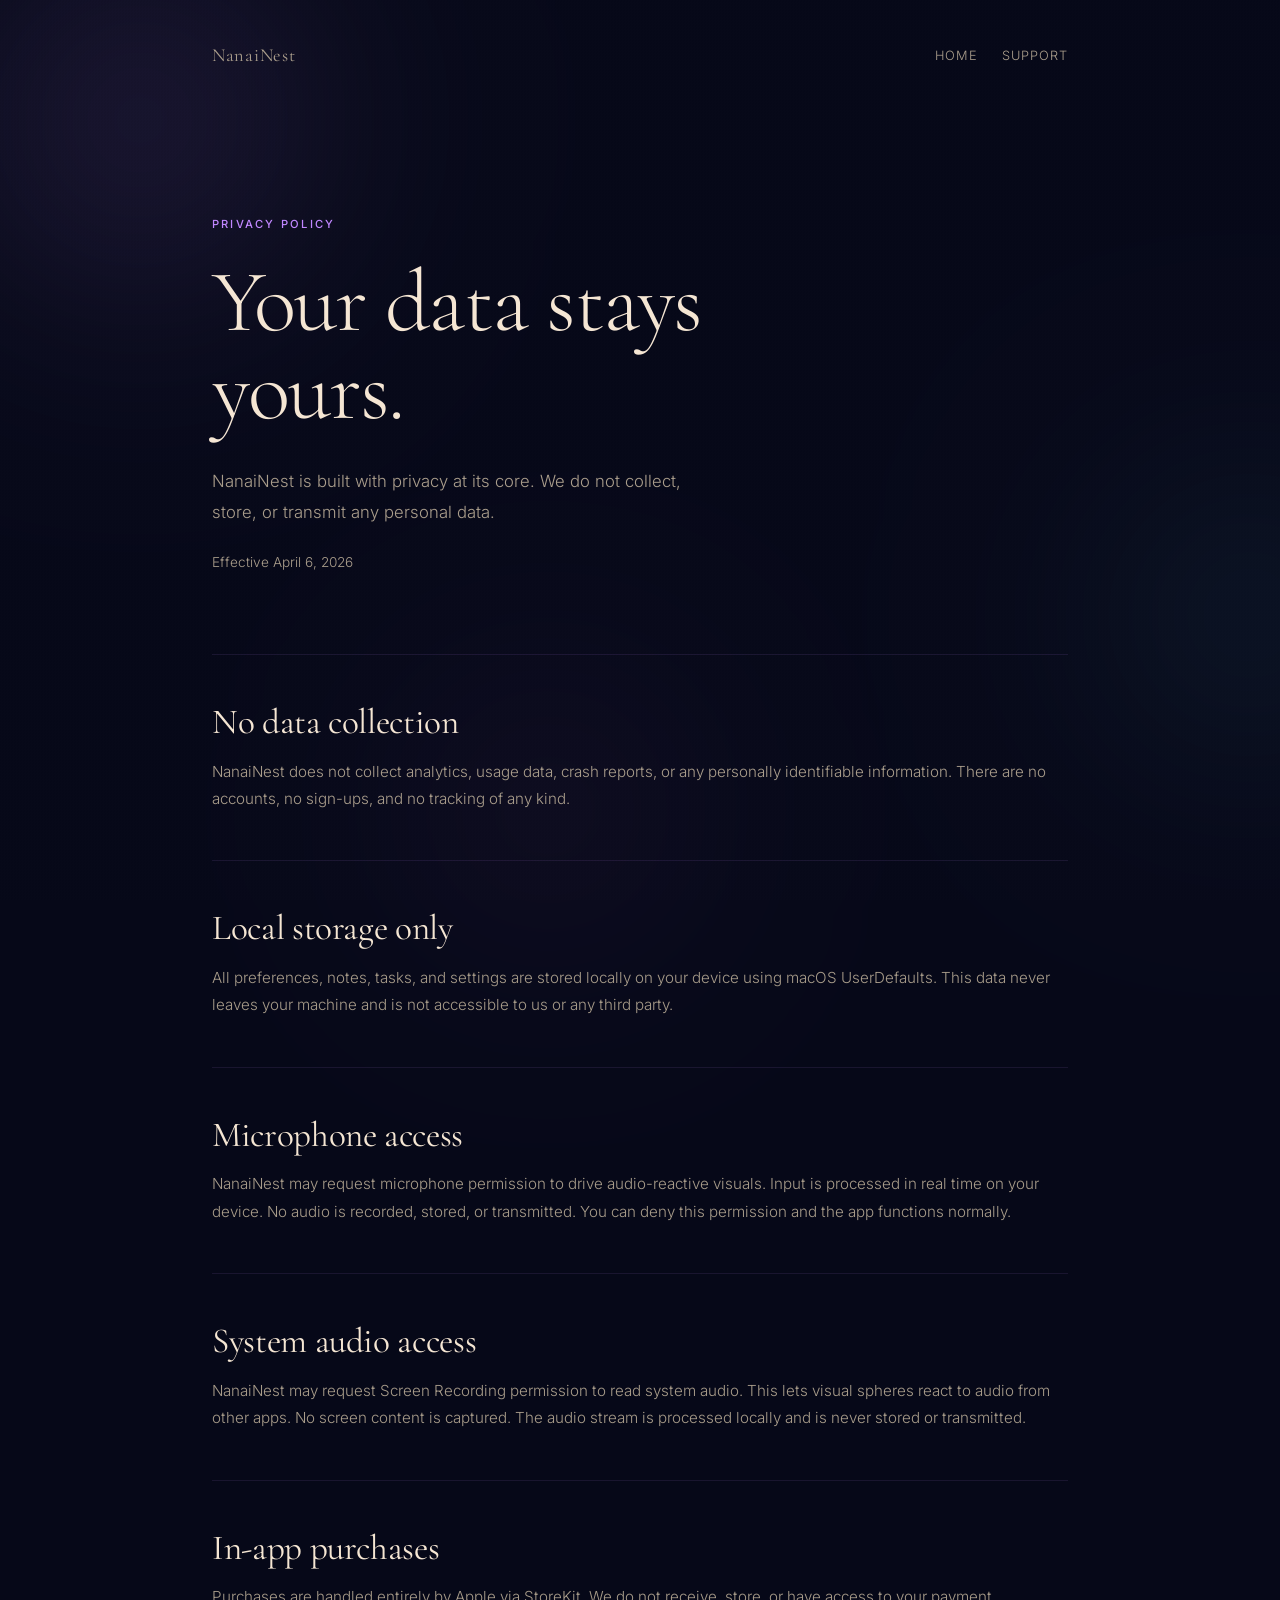
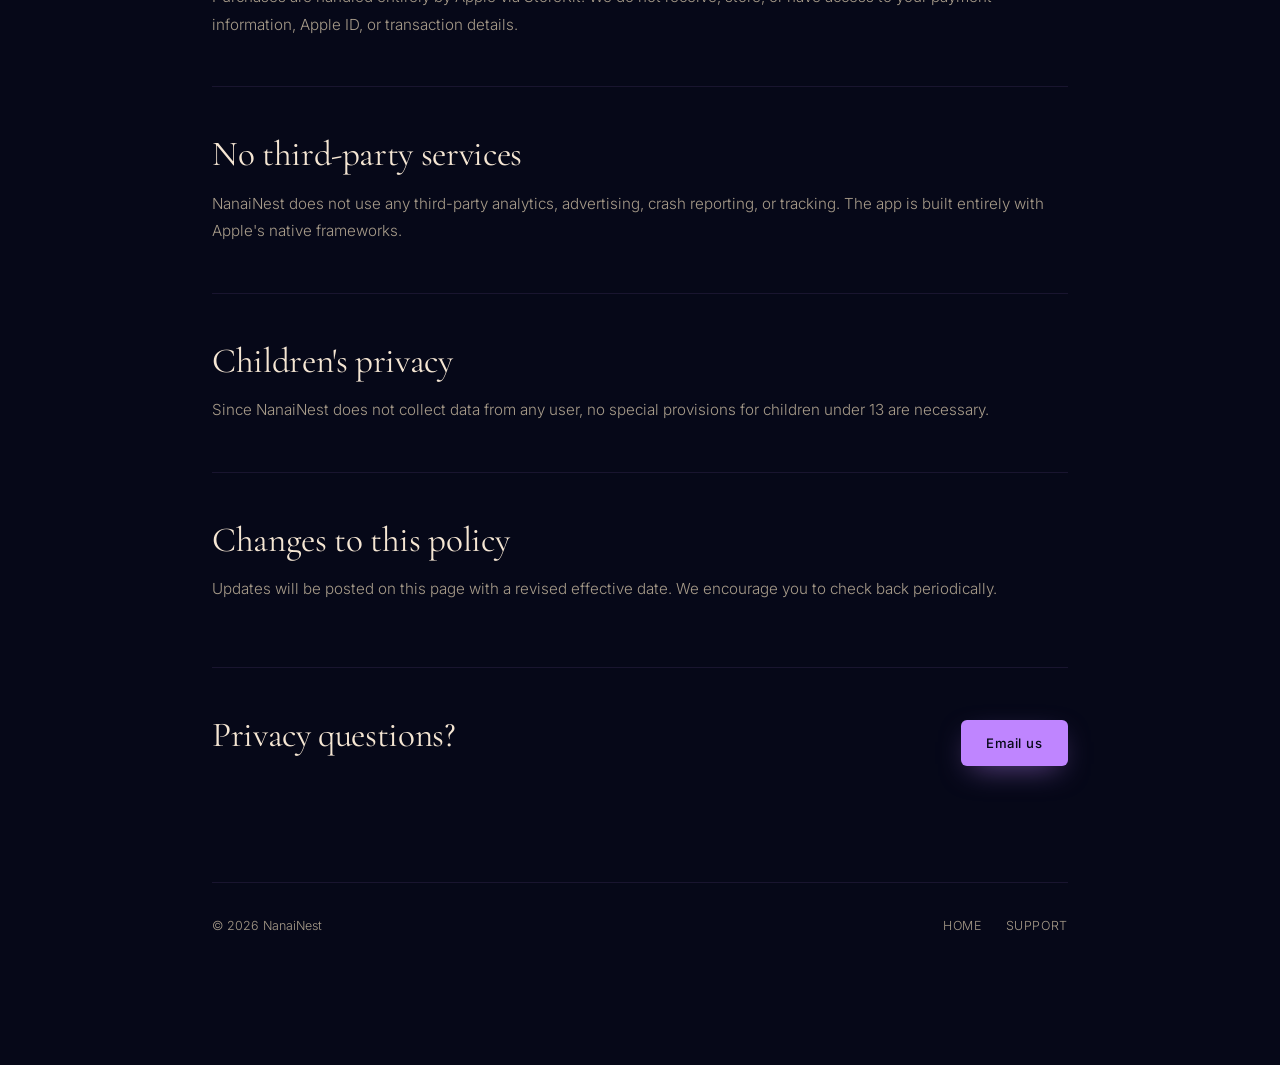
==== commit 3b2803ec: "Rebrand: AetherFocus → NanaiNest" ====
--- a/docs/privacy/index.html
+++ b/docs/privacy/index.html
@@ -3,10 +3,10 @@
 <head>
   <meta charset="utf-8">
   <meta name="viewport" content="width=device-width, initial-scale=1">
-  <title>AetherFocus — Privacy Policy</title>
+  <title>NanaiNest — Privacy Policy</title>
   <meta
     name="description"
-    content="Privacy Policy for AetherFocus. We do not collect, store, or share any personal data."
+    content="Privacy Policy for NanaiNest. We do not collect, store, or share any personal data."
   >
   <link rel="stylesheet" href="../styles.css?v=3">
 </head>
@@ -18,7 +18,7 @@
 
     <main class="page">
       <nav class="topbar" aria-label="Primary">
-        <a class="brand" href="../">AetherFocus</a>
+        <a class="brand" href="../">NanaiNest</a>
         <div class="nav-links">
           <a href="../">Home</a>
           <a href="../support/">Support</a>
@@ -29,7 +29,7 @@
         <p class="eyebrow">Privacy Policy</p>
         <h1>Your data stays yours.</h1>
         <p class="lede">
-          AetherFocus is built with privacy at its core. We do not collect,
+          NanaiNest is built with privacy at its core. We do not collect,
           store, or transmit any personal data.
         </p>
         <p class="meta-line">Effective April 6, 2026</p>
@@ -39,7 +39,7 @@
         <article class="card">
           <h2>No data collection</h2>
           <p>
-            AetherFocus does not collect analytics, usage data, crash reports,
+            NanaiNest does not collect analytics, usage data, crash reports,
             or any personally identifiable information. There are no accounts,
             no sign-ups, and no tracking of any kind.
           </p>
@@ -57,7 +57,7 @@
         <article class="card">
           <h2>Microphone access</h2>
           <p>
-            AetherFocus may request microphone permission to drive audio-reactive
+            NanaiNest may request microphone permission to drive audio-reactive
             visuals. Input is processed in real time on your device. No audio
             is recorded, stored, or transmitted. You can deny this permission
             and the app functions normally.
@@ -67,7 +67,7 @@
         <article class="card">
           <h2>System audio access</h2>
           <p>
-            AetherFocus may request Screen Recording permission to read system
+            NanaiNest may request Screen Recording permission to read system
             audio. This lets visual spheres react to audio from other apps.
             No screen content is captured. The audio stream is processed
             locally and is never stored or transmitted.
@@ -86,7 +86,7 @@
         <article class="card">
           <h2>No third-party services</h2>
           <p>
-            AetherFocus does not use any third-party analytics, advertising,
+            NanaiNest does not use any third-party analytics, advertising,
             crash reporting, or tracking. The app is built entirely with
             Apple's native frameworks.
           </p>
@@ -95,7 +95,7 @@
         <article class="card">
           <h2>Children's privacy</h2>
           <p>
-            Since AetherFocus does not collect data from any user, no special
+            Since NanaiNest does not collect data from any user, no special
             provisions for children under 13 are necessary.
           </p>
         </article>
@@ -117,7 +117,7 @@
       </section>
 
       <footer class="site-footer">
-        <p>&copy; 2026 AetherFocus</p>
+        <p>&copy; 2026 NanaiNest</p>
         <div class="footer-links">
           <a href="../">Home</a>
           <a href="../support/">Support</a>
--- a/docs/styles.css
+++ b/docs/styles.css
@@ -1,7 +1,7 @@
 @import url('https://fonts.googleapis.com/css2?family=Cormorant+Garamond:ital,wght@0,300;0,400;0,600;1,300;1,400&family=Inter:wght@300;400;500&display=swap');
 
 :root {
-  /* Aligned with the AetherFocus app palette (FantasyTheme.Codex).
+  /* Aligned with the NanaiNest app palette (FantasyTheme.Codex).
      Purple = iconic accent (matches app icon corona).
      Brass kept as tertiary warm highlight so the warmth from the old palette
      doesn't fully disappear. */
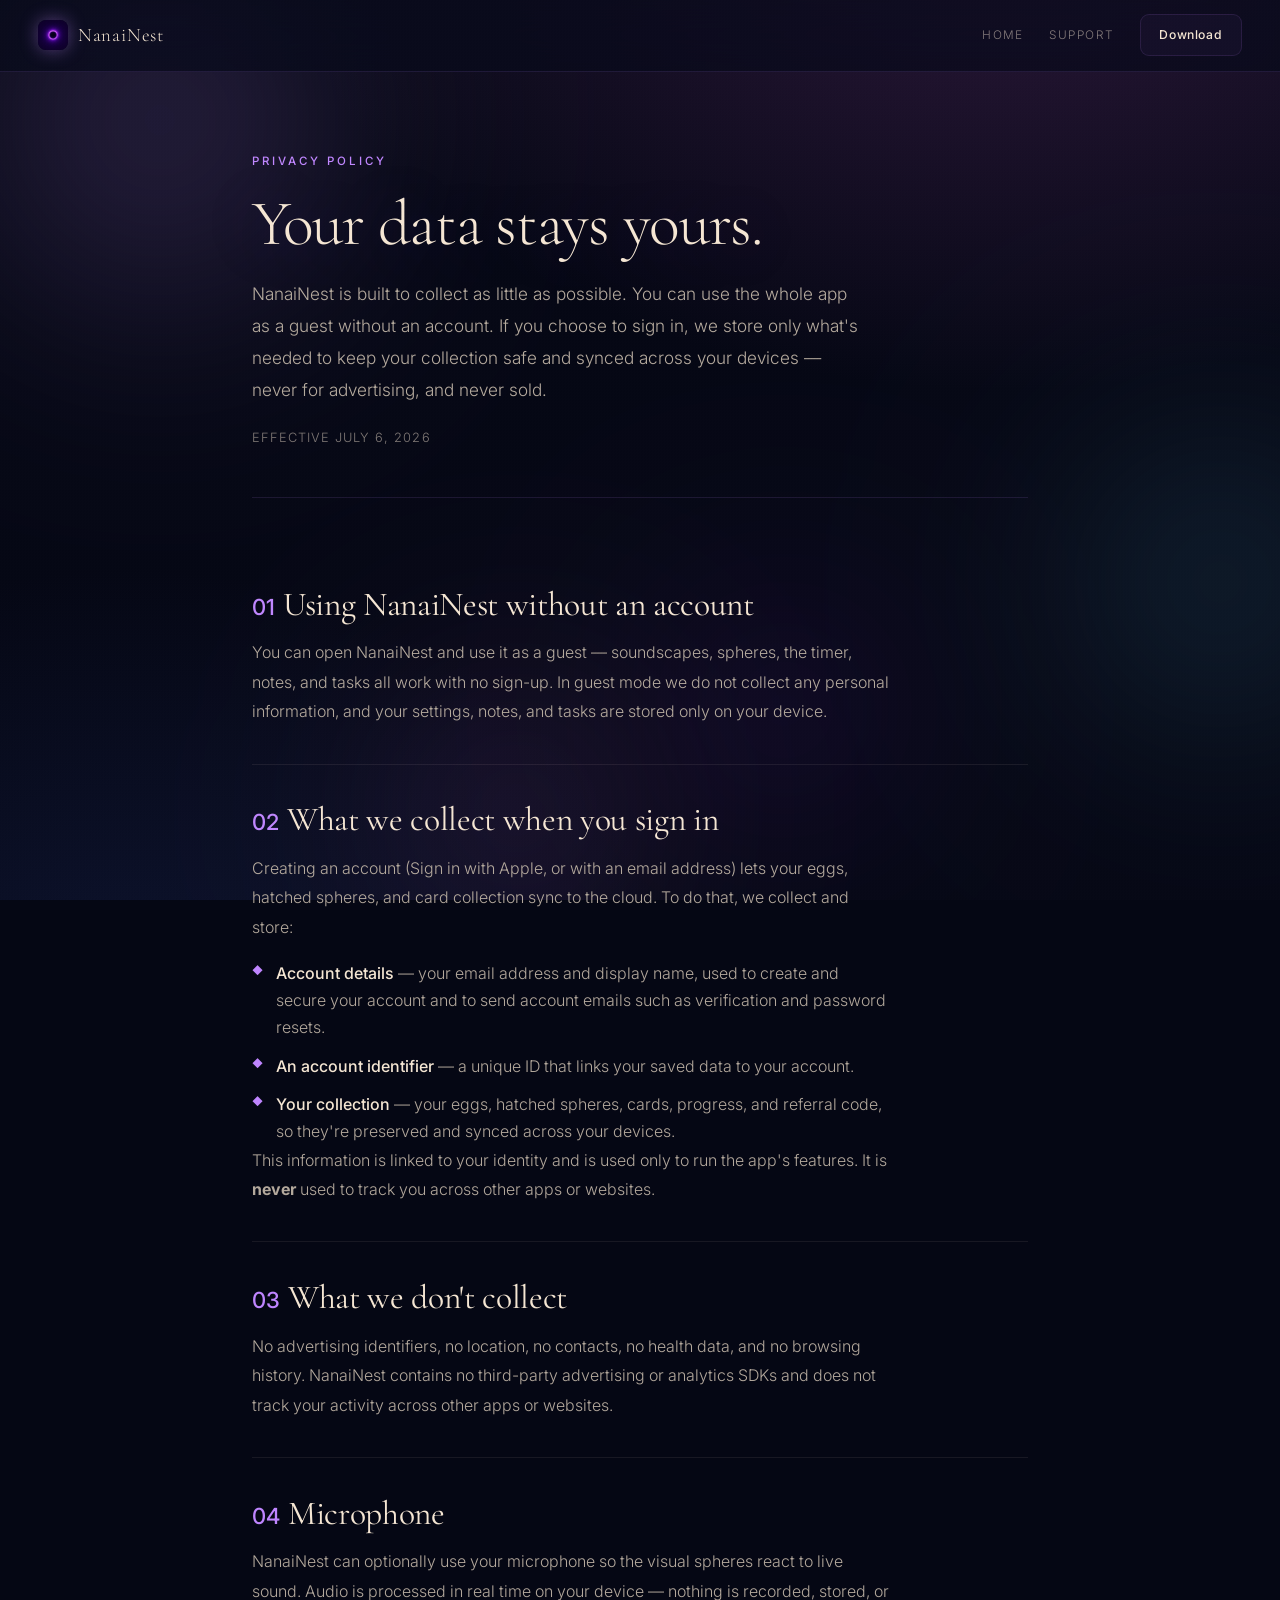
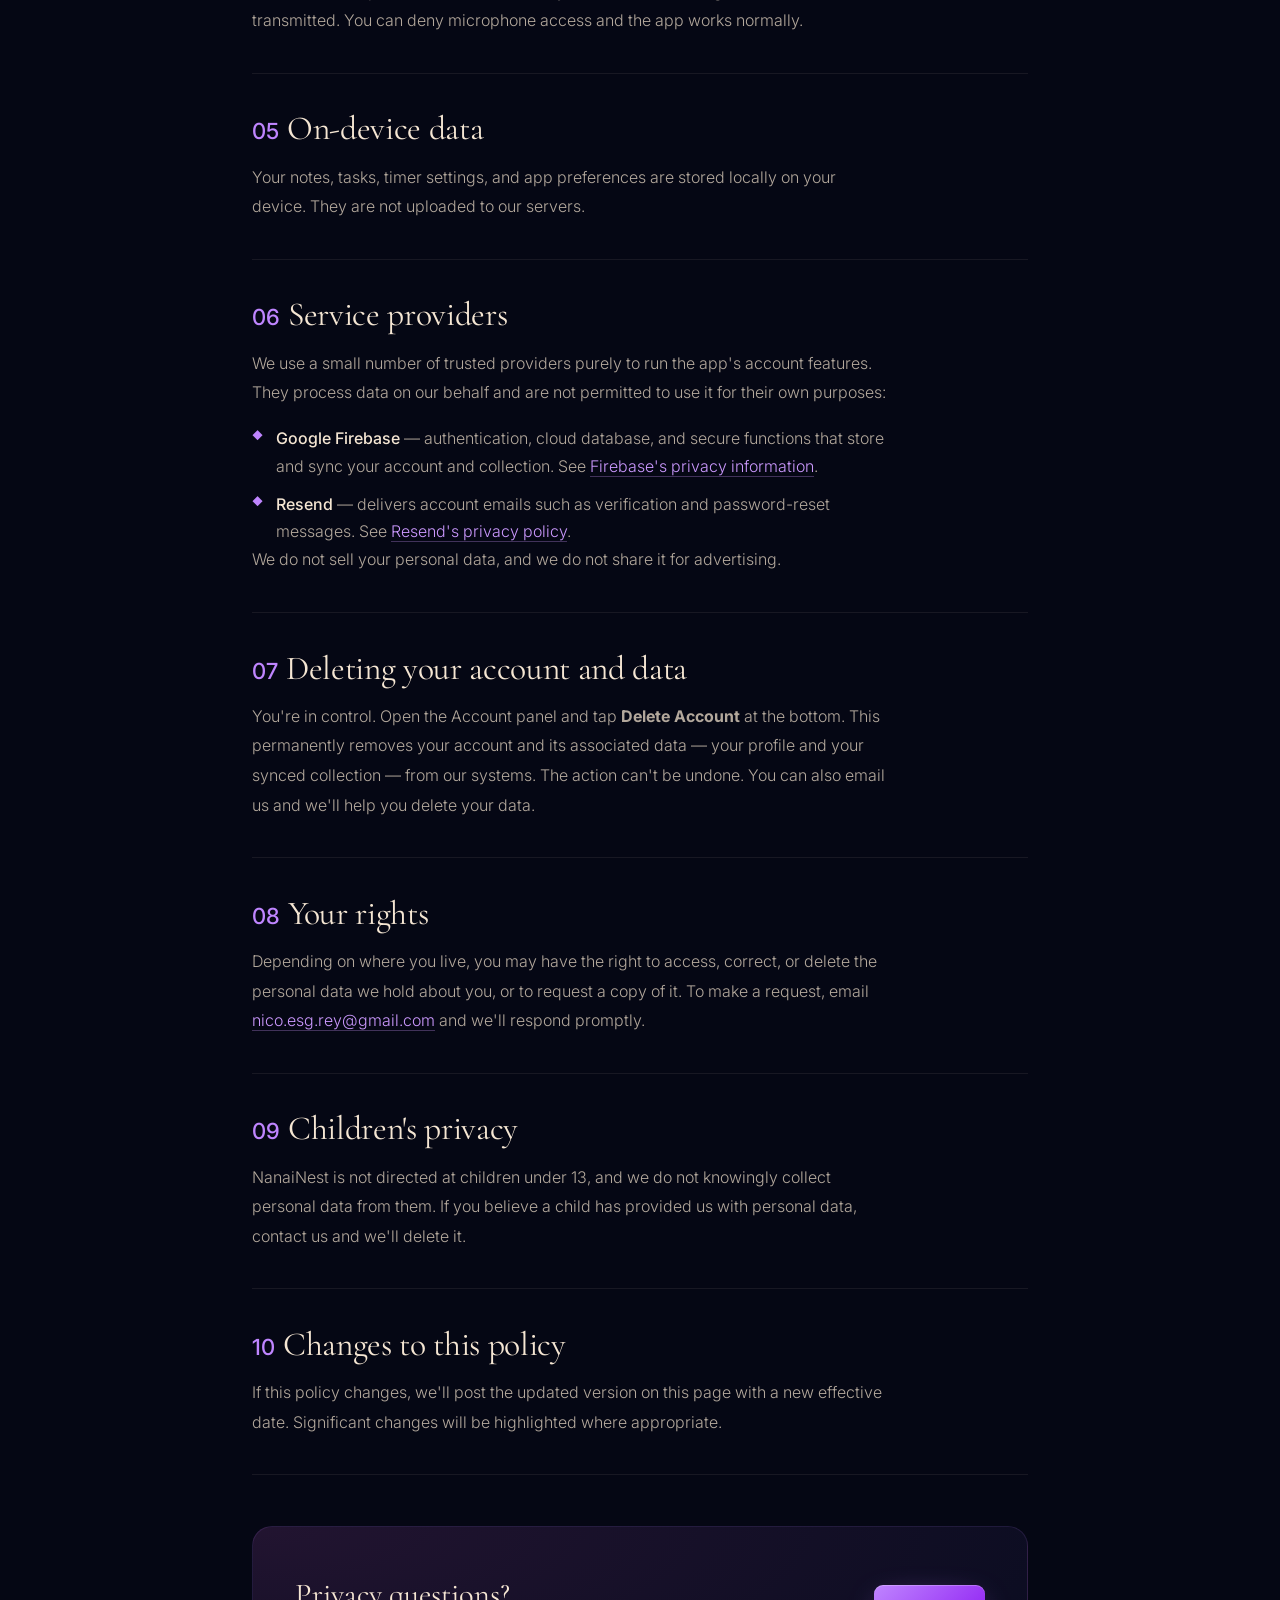
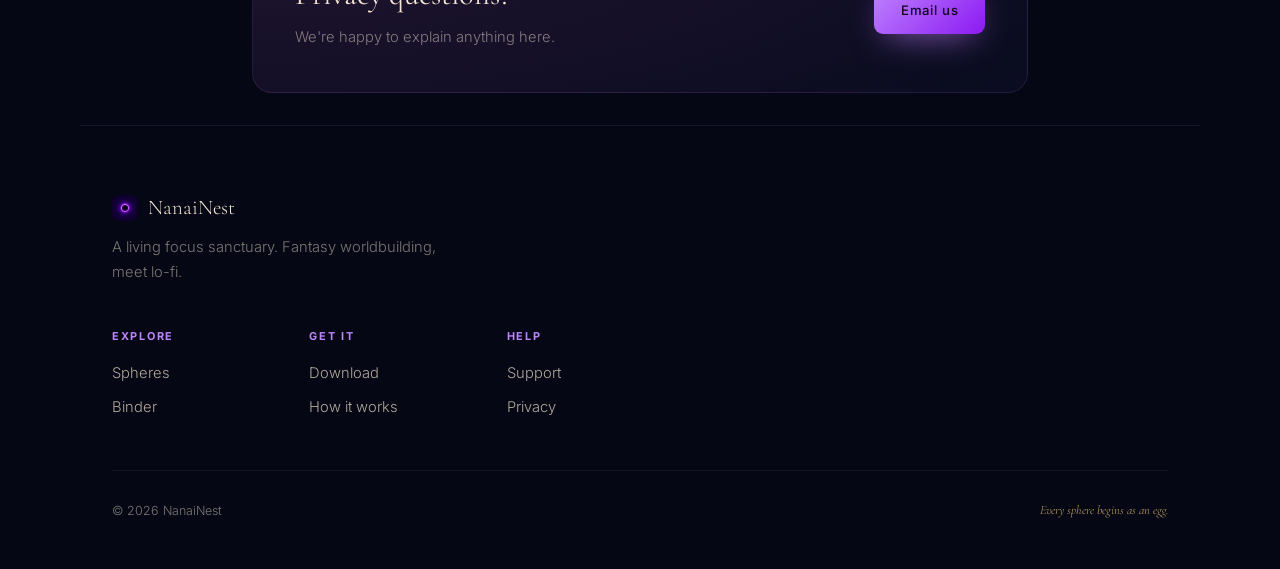
==== commit b26fd6f7: "Rebrand support + privacy pages to NanaiNest identity; correct privacy policy for accounts/IAP remov" ====
--- a/docs/privacy/index.html
+++ b/docs/privacy/index.html
@@ -2,128 +2,184 @@
 <html lang="en">
 <head>
   <meta charset="utf-8">
-  <meta name="viewport" content="width=device-width, initial-scale=1">
+  <meta name="viewport" content="width=device-width, initial-scale=1, viewport-fit=cover">
   <title>NanaiNest — Privacy Policy</title>
-  <meta
-    name="description"
-    content="Privacy Policy for NanaiNest. We do not collect, store, or share any personal data."
-  >
-  <link rel="stylesheet" href="../styles.css?v=3">
+  <meta name="description"
+    content="Privacy Policy for NanaiNest. What we collect when you create an account, how it's used to sync your collection, and how to delete your data.">
+  <meta name="theme-color" content="#050714">
+
+  <link rel="icon" href="../assets/icon.png" type="image/png">
+  <link rel="apple-touch-icon" href="../assets/icon.png">
+
+  <link rel="preconnect" href="https://fonts.googleapis.com">
+  <link rel="preconnect" href="https://fonts.gstatic.com" crossorigin>
+  <link rel="stylesheet"
+    href="https://fonts.googleapis.com/css2?family=Cormorant+Garamond:ital,wght@0,300;0,400;0,500;0,600;1,300;1,400&family=Inter:wght@300;400;500;600&display=swap">
+
+  <link rel="stylesheet" href="../home.css?v=6">
+  <link rel="stylesheet" href="../pages.css?v=1">
 </head>
 <body>
-  <div class="ambient-shell">
-    <div class="orb orb-one"></div>
-    <div class="orb orb-two"></div>
-    <div class="orb orb-three"></div>
+  <!-- atmospheric layers (shared with homepage) -->
+  <div class="nebula" aria-hidden="true">
+    <span class="neb neb-1"></span>
+    <span class="neb neb-2"></span>
+    <span class="neb neb-3"></span>
+    <span class="neb neb-4"></span>
+  </div>
+  <div class="grain" aria-hidden="true"></div>
 
-    <main class="page">
-      <nav class="topbar" aria-label="Primary">
-        <a class="brand" href="../">NanaiNest</a>
-        <div class="nav-links">
-          <a href="../">Home</a>
-          <a href="../support/">Support</a>
-        </div>
-      </nav>
+  <!-- nav -->
+  <header class="subnav">
+    <a class="subnav__brand" href="../" aria-label="NanaiNest home">
+      <img src="../assets/icon.png" alt="" width="30" height="30">
+      <span>NanaiNest</span>
+    </a>
+    <nav class="subnav__links" aria-label="Primary">
+      <a class="subnav__hide" href="../">Home</a>
+      <a href="../support/">Support</a>
+      <a class="btn btn--ghost" href="https://apps.apple.com/gb/app/aetherfocus/id6759236405" target="_blank" rel="noopener noreferrer">Download</a>
+    </nav>
+  </header>
 
-      <section class="hero">
-        <p class="eyebrow">Privacy Policy</p>
-        <h1>Your data stays yours.</h1>
-        <p class="lede">
-          NanaiNest is built with privacy at its core. We do not collect,
-          store, or transmit any personal data.
-        </p>
-        <p class="meta-line">Effective April 6, 2026</p>
-      </section>
+  <main class="doc">
+    <header class="doc__hero">
+      <p class="eyebrow">Privacy Policy</p>
+      <h1 class="doc__title">Your data stays yours.</h1>
+      <p class="doc__lede">
+        NanaiNest is built to collect as little as possible. You can use the whole
+        app as a guest without an account. If you choose to sign in, we store only
+        what's needed to keep your collection safe and synced across your devices —
+        never for advertising, and never sold.
+      </p>
+      <p class="doc__meta">Effective July 6, 2026</p>
+    </header>
 
-      <section class="feature-grid">
-        <article class="card">
-          <h2>No data collection</h2>
-          <p>
-            NanaiNest does not collect analytics, usage data, crash reports,
-            or any personally identifiable information. There are no accounts,
-            no sign-ups, and no tracking of any kind.
-          </p>
-        </article>
+    <section class="doc__block">
+      <h2><span class="num">01</span>Using NanaiNest without an account</h2>
+      <p>
+        You can open NanaiNest and use it as a guest — soundscapes, spheres, the timer,
+        notes, and tasks all work with no sign-up. In guest mode we do not collect any
+        personal information, and your settings, notes, and tasks are stored only on your device.
+      </p>
+    </section>
 
-        <article class="card">
-          <h2>Local storage only</h2>
-          <p>
-            All preferences, notes, tasks, and settings are stored locally
-            on your device using macOS UserDefaults. This data never leaves
-            your machine and is not accessible to us or any third party.
-          </p>
-        </article>
+    <section class="doc__block">
+      <h2><span class="num">02</span>What we collect when you sign in</h2>
+      <p>
+        Creating an account (Sign in with Apple, or with an email address) lets your eggs,
+        hatched spheres, and card collection sync to the cloud. To do that, we collect and store:
+      </p>
+      <ul>
+        <li><strong>Account details</strong> — your email address and display name, used to create and secure your account and to send account emails such as verification and password resets.</li>
+        <li><strong>An account identifier</strong> — a unique ID that links your saved data to your account.</li>
+        <li><strong>Your collection</strong> — your eggs, hatched spheres, cards, progress, and referral code, so they're preserved and synced across your devices.</li>
+      </ul>
+      <p>
+        This information is linked to your identity and is used only to run the app's features.
+        It is <strong>never</strong> used to track you across other apps or websites.
+      </p>
+    </section>
 
-        <article class="card">
-          <h2>Microphone access</h2>
-          <p>
-            NanaiNest may request microphone permission to drive audio-reactive
-            visuals. Input is processed in real time on your device. No audio
-            is recorded, stored, or transmitted. You can deny this permission
-            and the app functions normally.
-          </p>
-        </article>
+    <section class="doc__block">
+      <h2><span class="num">03</span>What we don't collect</h2>
+      <p>
+        No advertising identifiers, no location, no contacts, no health data, and no browsing
+        history. NanaiNest contains no third-party advertising or analytics SDKs and does not
+        track your activity across other apps or websites.
+      </p>
+    </section>
 
-        <article class="card">
-          <h2>System audio access</h2>
-          <p>
-            NanaiNest may request Screen Recording permission to read system
-            audio. This lets visual spheres react to audio from other apps.
-            No screen content is captured. The audio stream is processed
-            locally and is never stored or transmitted.
-          </p>
-        </article>
+    <section class="doc__block">
+      <h2><span class="num">04</span>Microphone</h2>
+      <p>
+        NanaiNest can optionally use your microphone so the visual spheres react to live sound.
+        Audio is processed in real time on your device — nothing is recorded, stored, or transmitted.
+        You can deny microphone access and the app works normally.
+      </p>
+    </section>
 
-        <article class="card">
-          <h2>In-app purchases</h2>
-          <p>
-            Purchases are handled entirely by Apple via StoreKit. We do not
-            receive, store, or have access to your payment information,
-            Apple ID, or transaction details.
-          </p>
-        </article>
+    <section class="doc__block">
+      <h2><span class="num">05</span>On-device data</h2>
+      <p>
+        Your notes, tasks, timer settings, and app preferences are stored locally on your device.
+        They are not uploaded to our servers.
+      </p>
+    </section>
 
-        <article class="card">
-          <h2>No third-party services</h2>
-          <p>
-            NanaiNest does not use any third-party analytics, advertising,
-            crash reporting, or tracking. The app is built entirely with
-            Apple's native frameworks.
-          </p>
-        </article>
+    <section class="doc__block">
+      <h2><span class="num">06</span>Service providers</h2>
+      <p>
+        We use a small number of trusted providers purely to run the app's account features. They
+        process data on our behalf and are not permitted to use it for their own purposes:
+      </p>
+      <ul>
+        <li><strong>Google Firebase</strong> — authentication, cloud database, and secure functions that store and sync your account and collection. See <a href="https://firebase.google.com/support/privacy" target="_blank" rel="noopener noreferrer">Firebase's privacy information</a>.</li>
+        <li><strong>Resend</strong> — delivers account emails such as verification and password-reset messages. See <a href="https://resend.com/legal/privacy-policy" target="_blank" rel="noopener noreferrer">Resend's privacy policy</a>.</li>
+      </ul>
+      <p>We do not sell your personal data, and we do not share it for advertising.</p>
+    </section>
 
-        <article class="card">
-          <h2>Children's privacy</h2>
-          <p>
-            Since NanaiNest does not collect data from any user, no special
-            provisions for children under 13 are necessary.
-          </p>
-        </article>
+    <section class="doc__block">
+      <h2><span class="num">07</span>Deleting your account and data</h2>
+      <p>
+        You're in control. Open the Account panel and tap <strong>Delete Account</strong> at the
+        bottom. This permanently removes your account and its associated data — your profile and
+        your synced collection — from our systems. The action can't be undone. You can also email
+        us and we'll help you delete your data.
+      </p>
+    </section>
 
-        <article class="card">
-          <h2>Changes to this policy</h2>
-          <p>
-            Updates will be posted on this page with a revised effective date.
-            We encourage you to check back periodically.
-          </p>
-        </article>
-      </section>
+    <section class="doc__block">
+      <h2><span class="num">08</span>Your rights</h2>
+      <p>
+        Depending on where you live, you may have the right to access, correct, or delete the
+        personal data we hold about you, or to request a copy of it. To make a request, email
+        <a href="mailto:nico.esg.rey@gmail.com">nico.esg.rey@gmail.com</a> and we'll respond promptly.
+      </p>
+    </section>
 
-      <section class="info-strip">
-        <div>
-          <h2>Privacy questions?</h2>
-        </div>
-        <a class="button primary" href="mailto:nicopenair@gmail.com">Email us</a>
-      </section>
+    <section class="doc__block">
+      <h2><span class="num">09</span>Children's privacy</h2>
+      <p>
+        NanaiNest is not directed at children under 13, and we do not knowingly collect personal
+        data from them. If you believe a child has provided us with personal data, contact us and
+        we'll delete it.
+      </p>
+    </section>
 
-      <footer class="site-footer">
-        <p>&copy; 2026 NanaiNest</p>
-        <div class="footer-links">
-          <a href="../">Home</a>
-          <a href="../support/">Support</a>
-        </div>
-      </footer>
-    </main>
-  </div>
+    <section class="doc__block">
+      <h2><span class="num">10</span>Changes to this policy</h2>
+      <p>
+        If this policy changes, we'll post the updated version on this page with a new effective
+        date. Significant changes will be highlighted where appropriate.
+      </p>
+    </section>
+
+    <div class="doc__cta">
+      <div>
+        <h2>Privacy questions?</h2>
+        <p>We're happy to explain anything here.</p>
+      </div>
+      <a class="btn btn--primary" href="mailto:nico.esg.rey@gmail.com">Email us</a>
+    </div>
+  </main>
+
+  <!-- footer (shared identity) -->
+  <footer class="foot">
+    <div class="foot__top">
+      <a class="foot__brand" href="../"><img src="../assets/icon.png" alt="" width="26" height="26"><span>NanaiNest</span></a>
+      <p class="foot__tag">A living focus sanctuary. Fantasy worldbuilding, meet lo-fi.</p>
+    </div>
+    <div class="foot__cols">
+      <div><h5>Explore</h5><a href="../#spheres">Spheres</a><a href="../#binder">Binder</a></div>
+      <div><h5>Get it</h5><a href="https://apps.apple.com/gb/app/aetherfocus/id6759236405" target="_blank" rel="noopener noreferrer">Download</a><a href="../#origin">How it works</a></div>
+      <div><h5>Help</h5><a href="../support/">Support</a><a href="../privacy/">Privacy</a></div>
+    </div>
+    <div class="foot__base">
+      <p>&copy; 2026 NanaiNest</p>
+      <p class="foot__whisper">Every sphere begins as an egg.</p>
+    </div>
+  </footer>
 </body>
 </html>
--- a/docs/home.css
+++ b/docs/home.css
@@ -0,0 +1,524 @@
+/* ============================================================
+   NanaiNest — home.css
+   Immersive homepage. Self-contained: sub-pages keep styles.css.
+   Palette mirrors the app (FantasyTheme.Codex + splash violets).
+   ============================================================ */
+
+:root{
+  --bg:#050714;            /* deepest void */
+  --bg2:#0A0E27;           /* Codex.ink */
+  --panel:#0d1230;         /* raised glass */
+  --text:#F5E6D3;          /* Codex.ivory */
+  --dim:#b3a89c;           /* body copy */
+  --muted:rgba(245,230,211,.50);
+  --violet:#BF85FF;        /* accentAlt — icon corona */
+  --violet-2:#8C1AF2;      /* splash glowViolet */
+  --violet-3:#CC99FF;      /* splash softLavender */
+  --cyan:#5CD1FA;          /* accent */
+  --brass:#C9A961;         /* Codex.brass */
+  --aubergine:#4C2659;     /* Codex.aubergine */
+  --line:rgba(191,133,255,.12);
+  --line-soft:rgba(245,230,211,.08);
+  --serif:"Cormorant Garamond","Iowan Old Style",Georgia,serif;
+  --sans:"Inter","Helvetica Neue",Arial,sans-serif;
+  --maxw:1120px;
+  --ease:cubic-bezier(.22,.61,.36,1);
+}
+
+*,*::before,*::after{box-sizing:border-box;margin:0;padding:0}
+html{color-scheme:dark;scroll-behavior:smooth;-webkit-text-size-adjust:100%}
+body{
+  background:var(--bg);
+  color:var(--text);
+  font-family:var(--sans);
+  font-weight:300;
+  font-size:16px;
+  line-height:1.7;
+  overflow-x:hidden;
+  -webkit-font-smoothing:antialiased;
+}
+::selection{background:rgba(191,133,255,.30);color:#fff}
+a{color:inherit;text-decoration:none}
+img{display:block;max-width:100%}
+section{scroll-margin-top:88px}
+em{font-style:normal;color:var(--violet-3)}
+
+/* custom scrollbar */
+::-webkit-scrollbar{width:10px}
+::-webkit-scrollbar-track{background:var(--bg)}
+::-webkit-scrollbar-thumb{background:linear-gradient(var(--aubergine),var(--violet-2));border-radius:10px;border:2px solid var(--bg)}
+
+/* ============ atmospheric background ============ */
+.nebula{position:fixed;inset:0;z-index:-2;pointer-events:none;overflow:hidden;background:
+  radial-gradient(1200px 800px at 78% -10%, rgba(76,38,89,.55), transparent 60%),
+  radial-gradient(900px 700px at 10% 110%, rgba(20,30,70,.5), transparent 60%),
+  var(--bg)}
+.neb{position:absolute;border-radius:50%;filter:blur(90px);mix-blend-mode:screen;opacity:.5;animation:drift 26s var(--ease) infinite}
+.neb-1{width:560px;height:560px;top:-160px;left:-120px;background:radial-gradient(circle,var(--violet) 0%,transparent 70%);opacity:.22}
+.neb-2{width:480px;height:480px;top:38%;right:-180px;background:radial-gradient(circle,var(--cyan) 0%,transparent 70%);opacity:.14;animation-delay:-9s}
+.neb-3{width:420px;height:420px;bottom:-120px;left:24%;background:radial-gradient(circle,var(--aubergine) 0%,transparent 70%);opacity:.4;animation-delay:-16s}
+.neb-4{width:340px;height:340px;top:60%;left:48%;background:radial-gradient(circle,var(--violet-2) 0%,transparent 70%);opacity:.14;animation-delay:-5s}
+@keyframes drift{0%,100%{transform:translate(0,0)}33%{transform:translate(26px,-34px)}66%{transform:translate(-20px,24px)}}
+
+.grain{position:fixed;inset:0;z-index:998;pointer-events:none;opacity:.035;mix-blend-mode:overlay;
+  background:repeating-conic-gradient(#F5E6D3 0% 25%,transparent 0% 50%) 0 0/3px 3px}
+
+.scroll-progress{position:fixed;top:0;left:0;right:0;height:2px;z-index:1000;background:transparent}
+.scroll-progress i{display:block;height:100%;width:0;background:linear-gradient(90deg,var(--violet-2),var(--violet),var(--cyan));box-shadow:0 0 12px rgba(191,133,255,.7)}
+
+/* ============ nav ============ */
+.nav{position:fixed;top:0;left:0;right:0;z-index:900;display:flex;align-items:center;gap:1.5rem;
+  padding:1.1rem clamp(1.1rem,4vw,2.4rem);transition:background .4s,backdrop-filter .4s,border-color .4s,padding .4s;
+  border-bottom:1px solid transparent}
+.nav--scrolled{background:rgba(8,10,26,.72);backdrop-filter:blur(18px) saturate(1.2);border-bottom-color:var(--line);padding-top:.75rem;padding-bottom:.75rem}
+.nav__brand{display:flex;align-items:center;gap:.6rem;font-family:var(--serif);font-size:1.18rem;letter-spacing:.04em}
+.nav__brand img{border-radius:8px;box-shadow:0 0 18px rgba(191,133,255,.4)}
+.nav__links{display:flex;gap:1.7rem;margin-left:auto}
+.nav__links a{font-size:.78rem;letter-spacing:.12em;text-transform:uppercase;color:var(--muted);position:relative;transition:color .3s}
+.nav__links a::after{content:"";position:absolute;left:0;bottom:-6px;width:0;height:1px;background:var(--violet);transition:width .3s var(--ease)}
+.nav__links a:hover{color:var(--text)}
+.nav__links a:hover::after,.nav__links a.active::after{width:100%}
+.nav__links a.active{color:var(--text)}
+.nav__cta{margin-left:.4rem}
+.nav__toggle{display:none;width:42px;height:42px;background:none;border:0;cursor:pointer;flex-direction:column;gap:5px;align-items:center;justify-content:center;margin-left:auto}
+.nav__toggle span{width:22px;height:1.6px;background:var(--text);transition:.3s var(--ease)}
+.nav__toggle[aria-expanded="true"] span:nth-child(1){transform:translateY(6.6px) rotate(45deg)}
+.nav__toggle[aria-expanded="true"] span:nth-child(2){opacity:0}
+.nav__toggle[aria-expanded="true"] span:nth-child(3){transform:translateY(-6.6px) rotate(-45deg)}
+
+.menu{position:fixed;inset:0;z-index:899;background:rgba(6,8,20,.96);backdrop-filter:blur(20px);
+  display:flex;flex-direction:column;align-items:center;justify-content:center;gap:1.4rem;
+  opacity:0;visibility:hidden;transition:.4s var(--ease)}
+.menu.open{opacity:1;visibility:visible}
+.menu a{font-family:var(--serif);font-size:1.9rem;color:var(--dim);transition:color .25s}
+.menu a:hover{color:var(--text)}
+.menu__cta{font-family:var(--sans)!important;font-size:.9rem!important;letter-spacing:.06em;color:var(--violet)!important;margin-top:1rem;padding:.8rem 1.6rem;border:1px solid var(--line);border-radius:8px}
+
+/* ============ buttons ============ */
+.btn{display:inline-flex;align-items:center;gap:.5rem;padding:.85rem 1.7rem;border-radius:9px;
+  font-size:.82rem;font-weight:500;letter-spacing:.05em;cursor:pointer;transition:.28s var(--ease);white-space:nowrap}
+.btn--primary{background:linear-gradient(135deg,var(--violet),var(--violet-2));color:#0a0518;
+  box-shadow:0 10px 34px -12px rgba(191,133,255,.8),inset 0 1px 0 rgba(255,255,255,.25)}
+.btn--primary:hover{transform:translateY(-2px);box-shadow:0 18px 46px -12px rgba(191,133,255,.95),inset 0 1px 0 rgba(255,255,255,.35)}
+.btn--ghost{border:1px solid var(--line);color:var(--text);background:rgba(191,133,255,.04)}
+.btn--ghost:hover{border-color:rgba(191,133,255,.45);background:rgba(191,133,255,.1);transform:translateY(-2px)}
+.btn--lg{padding:1.05rem 2.2rem;font-size:.9rem;border-radius:11px}
+
+/* ============ shared section ============ */
+.section{position:relative;max-width:var(--maxw);margin:0 auto;padding:clamp(5rem,11vw,9rem) clamp(1.2rem,4vw,2rem)}
+.eyebrow{font-size:.72rem;font-weight:500;letter-spacing:.26em;text-transform:uppercase;color:var(--violet);margin-bottom:1.2rem}
+.eyebrow--center{text-align:center}
+.section__head{max-width:640px;margin-bottom:3.2rem}
+.section__title{font-family:var(--serif);font-weight:400;font-size:clamp(2.1rem,5vw,3.4rem);line-height:1.05;letter-spacing:-.015em}
+.section__lede{margin-top:1.3rem;color:var(--dim);font-size:1.06rem;line-height:1.85;max-width:54ch}
+
+/* ============ reveal ============ */
+.reveal{opacity:0;transform:translateY(28px);transition:opacity .9s var(--ease),transform .9s var(--ease)}
+.reveal.in{opacity:1;transform:none}
+
+/* ============ HERO ============ */
+.hero{position:relative;min-height:100svh;display:flex;flex-direction:column;justify-content:center;
+  gap:clamp(1.6rem,4vh,3rem);padding:7rem clamp(1.2rem,5vw,3rem) 3rem;overflow:hidden}
+.hero__veil{position:absolute;inset:0;z-index:1;pointer-events:none;
+  background:radial-gradient(72% 60% at 68% 44%,transparent 0%,rgba(5,7,20,.18) 66%,rgba(5,7,20,.62) 100%)}
+.hero__inner{position:relative;z-index:2;width:100%;max-width:var(--maxw);margin:0 auto;animation:heroIn 1.2s var(--ease) both}
+@keyframes heroIn{from{opacity:0;transform:translateY(26px)}to{opacity:1;transform:none}}
+.hero__inner--split{display:grid;grid-template-columns:minmax(0,1.04fr) minmax(0,.96fr);gap:clamp(1.5rem,5vw,4rem);align-items:center}
+.hero__copy{text-align:left}
+.hero__title{font-family:var(--serif);font-weight:300;font-size:clamp(2.6rem,5.6vw,4.7rem);line-height:1;letter-spacing:-.02em;
+  text-shadow:0 4px 60px rgba(140,26,242,.45)}
+.hero__lede{max-width:44ch;margin:1.6rem 0 0;color:var(--dim);font-size:1.06rem;line-height:1.8}
+.hero__cta{display:flex;gap:1rem;justify-content:flex-start;flex-wrap:wrap;margin-top:2.2rem}
+.hero__meta{display:flex;align-items:center;justify-content:flex-start;gap:.9rem;margin-top:1.8rem;font-size:.74rem;letter-spacing:.1em;text-transform:uppercase;color:var(--muted);flex-wrap:wrap}
+.hero__meta i{width:3px;height:3px;border-radius:50%;background:var(--violet);opacity:.6}
+/* hero card fan — real .cardpreset hosts; drag to spin, double-click to flip */
+.hero__cards{position:relative;z-index:2;display:flex;align-items:center;justify-content:center;gap:clamp(.6rem,2vw,1.5rem);perspective:1700px;min-height:clamp(280px,42vh,430px)}
+.hero__cards::before{content:"";position:absolute;width:78%;height:62%;left:50%;top:52%;transform:translate(-50%,-50%);
+  background:radial-gradient(closest-side,rgba(140,26,242,.42),rgba(92,209,250,.12) 55%,transparent 78%);filter:blur(46px);z-index:-1;opacity:.75}
+.hero__cards .pcard{width:clamp(136px,15vw,200px);flex:0 0 auto;transition:transform .6s var(--ease),filter .4s var(--ease)}
+.hero__cards .pcard--fan-l{transform:rotateY(18deg) scale(.9);z-index:1;filter:brightness(.92)}
+.hero__cards .pcard--fan-c{transform:translateY(-14px) scale(1.03);z-index:3}
+.hero__cards .pcard--fan-r{transform:rotateY(-18deg) scale(.9);z-index:2;filter:brightness(.92)}
+.hero__cards .pcard:hover{z-index:6;filter:brightness(1.06)}
+/* hero tagline + laurels */
+.hero__tagline{position:relative;z-index:2;display:flex;align-items:center;justify-content:center;gap:clamp(.8rem,2.6vw,1.8rem);margin-top:clamp(.5rem,2vh,1.6rem)}
+.hero__laurel{color:rgba(201,169,97,.5);flex:0 0 auto}
+.hero__laurel--r{transform:scaleX(-1)}
+.hero__tagline p{text-align:center}
+.hero__tagline .ht-main{font-size:clamp(.72rem,1.5vw,.84rem);font-weight:500;letter-spacing:.22em;text-transform:uppercase;color:var(--violet-3)}
+.hero__tagline .ht-sub{display:block;margin-top:.55rem;font-size:.64rem;letter-spacing:.28em;text-transform:uppercase;color:var(--muted)}
+
+/* ============ LORE strip ============ */
+.lore{max-width:880px;margin:0 auto;padding:clamp(4rem,9vw,7rem) 1.6rem;text-align:center}
+.lore__mark{font-size:.74rem;letter-spacing:.32em;text-transform:uppercase;color:var(--brass);margin-bottom:1.6rem}
+.lore__line{font-family:var(--serif);font-style:italic;font-weight:300;font-size:clamp(1.5rem,3.6vw,2.4rem);line-height:1.5;color:var(--text)}
+
+/* ============ WORLDS ============ */
+.worlds__grid{display:grid;grid-template-columns:repeat(6,1fr);gap:1.1rem}
+.world{grid-column:span 2;border:1px solid var(--line);border-radius:16px;overflow:hidden;background:var(--panel);position:relative;transition:transform .5s var(--ease),border-color .5s}
+.world:nth-child(1),.world:nth-child(2){grid-column:span 3}
+.world:hover{transform:translateY(-6px);border-color:rgba(191,133,255,.35)}
+.world__art{height:190px;position:relative;background:linear-gradient(160deg,var(--w-a),var(--w-b));overflow:hidden}
+.world__art::before{content:"";position:absolute;inset:0;opacity:.9;mix-blend-mode:screen}
+.world__art::after{content:"";position:absolute;inset:0;background:linear-gradient(to top,var(--panel),transparent 60%)}
+.world__art--tavern::before{background:radial-gradient(120px 80px at 70% 80%,rgba(255,170,80,.5),transparent 70%),repeating-linear-gradient(transparent 0 16px,rgba(255,255,255,.04) 16px 17px)}
+.world__art--forest::before{background:radial-gradient(2px 2px at 30% 40%,rgba(255,255,255,.6),transparent),radial-gradient(2px 2px at 60% 20%,rgba(180,255,220,.7),transparent),radial-gradient(1px 1px at 80% 60%,#fff,transparent),radial-gradient(160px 120px at 50% 0,rgba(120,255,200,.25),transparent 70%)}
+.world__art--library::before{background:radial-gradient(100px 90px at 30% 85%,rgba(255,140,60,.55),transparent 70%),repeating-linear-gradient(90deg,transparent 0 22px,rgba(0,0,0,.25) 22px 24px)}
+.world__art--rain::before{background:repeating-linear-gradient(78deg,transparent 0 7px,rgba(180,210,255,.18) 7px 8px);animation:rain 1.1s linear infinite}
+.world__art--aurora::before{background:linear-gradient(110deg,transparent,rgba(120,255,210,.35),rgba(191,133,255,.4),transparent);background-size:200% 100%;animation:aurora 8s ease-in-out infinite}
+@keyframes rain{to{background-position:0 16px}}
+@keyframes aurora{0%,100%{background-position:0 0}50%{background-position:100% 0}}
+.world__body{padding:1.3rem 1.4rem 1.5rem}
+.world__body h3{font-family:var(--serif);font-size:1.45rem;font-weight:500}
+.world__body p{color:var(--muted);font-size:.92rem;margin-top:.2rem}
+.world::after{content:attr(data-i);position:absolute;top:1rem;right:1.1rem;font-size:.7rem;letter-spacing:.2em;color:rgba(245,230,211,.5);z-index:2}
+
+/* ============ SPHERES ============ */
+.spheres{overflow:hidden}
+.aether-web{position:absolute;inset:0;width:100%;height:100%;z-index:0;opacity:.5;pointer-events:none}
+.spheres>*{position:relative;z-index:1}
+.spheres__grid{display:grid;grid-template-columns:repeat(3,1fr);gap:1.3rem;margin-top:.5rem}
+.orb-card{border:1px solid var(--line);border-radius:16px;background:linear-gradient(180deg,rgba(13,18,48,.7),rgba(8,10,26,.7));backdrop-filter:blur(6px);overflow:hidden;transition:transform .5s var(--ease),border-color .5s,box-shadow .5s}
+.orb-card:hover{transform:translateY(-6px);border-color:rgba(191,133,255,.4);box-shadow:0 24px 60px -28px rgba(140,26,242,.8)}
+.orb-card__viz{height:170px;position:relative;background:radial-gradient(circle at 50% 50%,rgba(8,10,26,0),#06081a 72%);overflow:hidden}
+.orb-card__video{position:absolute;inset:0;width:100%;height:100%;object-fit:cover;display:block}
+.orb-card__viz::before,.orb-card__viz::after{content:"";position:absolute;inset:0}
+.orb-card__tag{display:flex;align-items:center;justify-content:space-between;padding:.95rem 1.2rem;border-top:1px solid var(--line-soft)}
+.orb-card__tag span{font-family:var(--serif);font-size:1.18rem}
+.orb-card__tag b{font-size:.64rem;letter-spacing:.16em;text-transform:uppercase;color:var(--cyan);font-weight:500;border:1px solid rgba(92,209,250,.3);padding:.22rem .5rem;border-radius:20px}
+.orb-card__tag b.prem{color:var(--brass);border-color:rgba(201,169,97,.4)}
+.orb-card__tag b.rarity--common{color:#5ada8a;border-color:rgba(90,218,138,.4)}
+.orb-card__tag b.rarity--uncommon{color:#5cb6ff;border-color:rgba(92,182,255,.4)}
+.orb-card__tag b.rarity--rare{color:#ff9f43;border-color:rgba(255,159,67,.45)}
+
+/* ---- Collect: energy + cards (paired videos) ---- */
+.collect__list{display:flex;flex-direction:column;gap:1.6rem}
+.collect__pair{display:grid;grid-template-columns:1fr auto 1fr;gap:1.1rem;align-items:center}
+.collect__cell{margin:0;position:relative;border:1px solid var(--line);border-radius:16px;overflow:hidden;background:radial-gradient(circle at 50% 40%,rgba(13,18,48,.7),#06081a 80%);transition:border-color .5s,box-shadow .5s,transform .5s var(--ease)}
+.collect__cell:hover{transform:translateY(-4px);border-color:rgba(191,133,255,.4);box-shadow:0 24px 60px -30px rgba(140,26,242,.8)}
+.collect__video{display:block;width:100%;aspect-ratio:16/10;object-fit:cover;background:#06081a}
+.collect__cell figcaption{position:absolute;left:0;right:0;bottom:0;padding:.7rem .95rem;font-size:.74rem;letter-spacing:.04em;color:var(--muted);background:linear-gradient(180deg,rgba(6,8,26,0),rgba(6,8,26,.82))}
+.collect__link{font-size:1.5rem;color:var(--violet);opacity:.6;justify-self:center}
+@media (max-width:760px){
+  .collect__pair{grid-template-columns:1fr;gap:.7rem}
+  .collect__link{transform:rotate(90deg);margin:.1rem 0}
+}
+/* procedural sphere art */
+.viz-orbital::before{background:radial-gradient(circle at 50% 50%,var(--c1),transparent 38%);filter:blur(2px)}
+.viz-orbital::after{background:repeating-radial-gradient(circle at 50% 50%,transparent 0 26px,rgba(92,209,250,.22) 26px 27px,transparent 27px 40px);animation:spin 18s linear infinite}
+.viz-bloom::before{background:radial-gradient(60px 60px at 50% 55%,var(--c1),transparent 70%),radial-gradient(40px 40px at 40% 40%,var(--c2),transparent 70%);filter:blur(6px);animation:breathe 6s ease-in-out infinite}
+.viz-nexus::before{background:repeating-linear-gradient(45deg,transparent 0 18px,rgba(92,209,250,.3) 18px 19px),repeating-linear-gradient(-45deg,transparent 0 18px,rgba(122,160,255,.25) 18px 19px);mask:radial-gradient(circle at 50% 50%,#000 55%,transparent 75%)}
+.viz-nebula::before{background:radial-gradient(80px 60px at 40% 45%,var(--c1),transparent 70%),radial-gradient(70px 70px at 62% 58%,var(--c2),transparent 70%);filter:blur(10px);animation:breathe 7s ease-in-out infinite}
+.viz-vortex::before{background:conic-gradient(from 0deg at 50% 50%,var(--c1),var(--c2),var(--c1));mask:radial-gradient(circle at 50% 50%,transparent 12%,#000 14%,#000 60%,transparent 72%);animation:spin 14s linear infinite}
+.viz-galaxy::before{background:conic-gradient(from 0deg at 50% 50%,transparent,var(--c1),transparent 40%,var(--c2),transparent 70%);filter:blur(3px);mask:radial-gradient(circle at 50% 50%,#000 60%,transparent 74%);animation:spin 22s linear infinite}
+.viz-galaxy::after{background:radial-gradient(8px 8px at 50% 50%,#fff,transparent 70%)}
+@keyframes spin{to{transform:rotate(360deg)}}
+@keyframes breathe{0%,100%{transform:scale(1);opacity:.85}50%{transform:scale(1.12);opacity:1}}
+.spheres__foot{margin-top:2.4rem;color:var(--muted);font-size:.95rem;text-align:center;font-style:italic;font-family:var(--serif)}
+
+/* ============ ORIGIN / EGG ============ */
+.origin__grid{display:grid;grid-template-columns:1fr 1fr;gap:clamp(2rem,6vw,5rem);align-items:center}
+.origin__visual{display:flex;flex-direction:column;align-items:center;gap:1.4rem}
+.egg{position:relative;width:230px;height:300px;cursor:pointer}
+.egg__aura{position:absolute;inset:-40px;border-radius:50%;background:radial-gradient(circle,rgba(191,133,255,.5),transparent 65%);filter:blur(26px);opacity:.55;transition:.6s var(--ease)}
+.egg__body{position:absolute;inset:0;border-radius:50% 50% 48% 48%/60% 60% 40% 40%;
+  background:radial-gradient(120% 90% at 38% 26%,#efe0ff,#b98bff 36%,#6b3fb0 64%,#2a1450 100%);
+  box-shadow:inset -16px -22px 50px rgba(20,5,40,.7),inset 14px 14px 36px rgba(255,255,255,.35),0 30px 70px -20px rgba(120,40,200,.6);
+  overflow:hidden;transition:.6s var(--ease)}
+.egg__body::before{content:"";position:absolute;inset:0;background:
+  radial-gradient(8px 8px at 30% 20%,rgba(255,255,255,.8),transparent 70%),
+  radial-gradient(5px 5px at 60% 34%,rgba(255,255,255,.6),transparent 70%),
+  radial-gradient(40px 40px at 70% 70%,rgba(92,209,250,.35),transparent 70%)}
+.egg__core{position:absolute;left:50%;top:54%;transform:translate(-50%,-50%);width:54px;height:54px;border-radius:50%;
+  background:radial-gradient(circle,#fff,var(--cyan) 40%,var(--violet) 75%,transparent);filter:blur(2px);opacity:.0;transition:.6s var(--ease)}
+.egg__crack{position:absolute;left:50%;top:14%;width:2px;height:0;transform:translateX(-50%);
+  background:linear-gradient(var(--cyan),transparent);box-shadow:0 0 12px var(--cyan);transition:height .6s var(--ease);z-index:3}
+.egg__ring{position:absolute;left:50%;top:50%;width:280px;height:280px;transform:translate(-50%,-50%) rotateX(72deg);
+  border:1px solid rgba(92,209,250,.4);border-radius:50%;box-shadow:0 0 30px rgba(92,209,250,.3);animation:spin 16s linear infinite;opacity:.5;transition:opacity .6s}
+.egg__sparks i{position:absolute;left:50%;top:50%;width:4px;height:4px;border-radius:50%;background:var(--cyan);box-shadow:0 0 10px var(--cyan);opacity:0}
+.egg:hover .egg__aura{opacity:.95;inset:-56px}
+.egg:hover .egg__body{transform:translateY(-2px)}
+.egg:hover .egg__core{opacity:.9;animation:pulse 1.6s ease-in-out infinite}
+.egg:hover .egg__crack{height:30%}
+.egg:hover .egg__ring{opacity:.95;animation-duration:5s}
+.egg:hover .egg__sparks i{animation:spark 1.4s var(--ease) infinite}
+.egg:hover .egg__sparks i:nth-child(1){animation-delay:0s;--ex:60px;--ey:-90px}
+.egg:hover .egg__sparks i:nth-child(2){animation-delay:.2s;--ex:-70px;--ey:-60px}
+.egg:hover .egg__sparks i:nth-child(3){animation-delay:.4s;--ex:80px;--ey:30px}
+.egg:hover .egg__sparks i:nth-child(4){animation-delay:.6s;--ex:-60px;--ey:70px}
+.egg:hover .egg__sparks i:nth-child(5){animation-delay:.8s;--ex:20px;--ey:-110px}
+.egg:hover .egg__sparks i:nth-child(6){animation-delay:1s;--ex:-30px;--ey:100px}
+@keyframes pulse{0%,100%{transform:translate(-50%,-50%) scale(1);opacity:.7}50%{transform:translate(-50%,-50%) scale(1.25);opacity:1}}
+@keyframes spark{0%{transform:translate(-50%,-50%);opacity:0}20%{opacity:1}100%{transform:translate(calc(-50% + var(--ex)),calc(-50% + var(--ey)));opacity:0}}
+.origin__hint{font-size:.7rem;letter-spacing:.24em;text-transform:uppercase;color:var(--muted)}
+.origin__steps{list-style:none;margin-top:2rem;display:flex;flex-direction:column;gap:1.2rem}
+.origin__steps li{display:flex;gap:1.1rem;align-items:flex-start}
+.origin__steps b{font-family:var(--serif);font-size:1.3rem;color:var(--violet);min-width:1.6rem}
+.origin__steps h4{font-size:1rem;font-weight:600;letter-spacing:.02em}
+.origin__steps p{color:var(--muted);font-size:.94rem}
+
+/* ============ HOLOGRAPHIC CARDS ============ */
+.holo{position:relative;perspective:900px;border-radius:18px;aspect-ratio:3/4.2;cursor:pointer;
+  transition:transform .4s var(--ease)}
+.holo__inner{position:absolute;inset:0;border-radius:inherit;overflow:hidden;transform-style:preserve-3d;
+  transform:rotateX(var(--rx,0deg)) rotateY(var(--ry,0deg));transition:transform .25s var(--ease);
+  border:1px solid rgba(255,255,255,.14);
+  box-shadow:0 26px 60px -26px rgba(0,0,0,.85),inset 0 1px 0 rgba(255,255,255,.2)}
+.holo__art{position:absolute;inset:0;background:#0a0a1e}
+.holo__sheen{position:absolute;inset:0;mix-blend-mode:overlay;opacity:.45;transition:opacity .3s;
+  background:repeating-linear-gradient(110deg,transparent 0%,rgba(255,119,214,.5) 8%,rgba(92,209,250,.5) 16%,rgba(201,169,97,.4) 24%,transparent 32%);
+  background-size:300% 300%;background-position:calc(var(--mx,50%)* -1) var(--my,50%)}
+.holo__glare{position:absolute;inset:0;mix-blend-mode:screen;opacity:.5;transition:opacity .3s;
+  background:radial-gradient(220px 220px at var(--mx,50%) var(--my,50%),rgba(255,255,255,.55),rgba(191,133,255,.12) 40%,transparent 70%)}
+.holo__frame{position:absolute;inset:0;border-radius:inherit;pointer-events:none;
+  box-shadow:inset 0 0 0 1px rgba(255,255,255,.12),inset 0 0 28px rgba(0,0,0,.5);
+  border-radius:18px}
+.holo__id{position:absolute;left:0;right:0;bottom:0;padding:1rem 1.1rem;z-index:4;
+  background:linear-gradient(to top,rgba(5,5,16,.92),transparent);display:flex;flex-direction:column}
+.holo__id span{font-family:var(--serif);font-size:1.25rem;line-height:1.1}
+.holo__id small{color:var(--muted);font-size:.72rem;letter-spacing:.14em;text-transform:uppercase;margin-top:.2rem}
+.holo__rarity{position:absolute;top:.85rem;left:.85rem;z-index:4;font-size:.6rem;letter-spacing:.14em;text-transform:uppercase;
+  padding:.26rem .6rem;border-radius:30px;font-weight:600;background:rgba(0,0,0,.35);border:1px solid currentColor}
+.holo__no{position:absolute;top:.85rem;right:.95rem;z-index:4;font-size:.66rem;letter-spacing:.1em;color:rgba(245,230,211,.8)}
+.holo:hover .holo__sheen{opacity:.7}
+.holo:hover .holo__glare{opacity:.75}
+.holo:focus-visible{outline:2px solid var(--violet);outline-offset:4px}
+/* rarity colors */
+[data-rarity="common"] .holo__rarity{color:#9fb0c4}
+[data-rarity="uncommon"] .holo__rarity{color:#6fe0a8}
+[data-rarity="rare"] .holo__rarity{color:var(--cyan)}
+[data-rarity="legendary"] .holo__rarity{color:var(--brass);box-shadow:0 0 16px rgba(201,169,97,.5)}
+[data-rarity="legendary"] .holo__inner{border-color:rgba(201,169,97,.5)}
+/* per-sphere card art */
+.card-orbital .holo__art{background:radial-gradient(circle at 50% 42%,#d9b3ff,#7a3fd0 34%,#2a1450 72%,#0a0a1e),repeating-radial-gradient(circle at 50% 42%,transparent 0 30px,rgba(201,169,97,.4) 30px 31px,transparent 31px 52px)}
+.card-nexus .holo__art{background:linear-gradient(160deg,#10204a,#0a0a1e),repeating-linear-gradient(45deg,transparent 0 22px,rgba(92,209,250,.45) 22px 23px),repeating-linear-gradient(-45deg,transparent 0 22px,rgba(122,160,255,.35) 22px 23px)}
+.card-bloom .holo__art{background:radial-gradient(120px 120px at 50% 44%,#9af0c8,#2a8f6a 40%,#0a1a18 78%,#0a0a1e)}
+.card-vortex .holo__art{background:conic-gradient(from 200deg at 50% 46%,#a060ff,#ff6fae,#5cd1fa,#a060ff),radial-gradient(circle at 50% 46%,transparent 40%,#0a0a1e 78%)}
+.card-galaxy .holo__art{background:radial-gradient(circle at 50% 46%,#fff 0%,#c9a961 6%,#3a2f6e 40%,#0a0a1e 78%),conic-gradient(from 0deg at 50% 46%,transparent,rgba(138,180,255,.5),transparent 50%,rgba(201,169,97,.4),transparent)}
+.card-nebula .holo__art{background:radial-gradient(90px 70px at 42% 42%,#c77bff,transparent 70%),radial-gradient(80px 80px at 60% 58%,#ff7bd6,transparent 70%),#160a26}
+
+.collection__stage{display:grid;grid-template-columns:repeat(3,minmax(0,1fr));gap:1.4rem;align-items:start;max-width:820px;margin:0 auto}
+.rarity-key{display:flex;gap:1.4rem;justify-content:center;margin-top:2.6rem;flex-wrap:wrap}
+.rk{font-size:.7rem;letter-spacing:.14em;text-transform:uppercase;display:flex;align-items:center;gap:.5rem}
+.rk::before{content:"";width:9px;height:9px;border-radius:50%}
+.rk--c::before{background:#9fb0c4}.rk--u::before{background:#6fe0a8}.rk--r::before{background:var(--cyan)}.rk--l::before{background:var(--brass);box-shadow:0 0 8px var(--brass)}
+
+/* ============ BINDER ============ */
+.binder{position:relative;display:flex;max-width:880px;margin:0 auto;border-radius:18px;overflow:hidden;
+  background:linear-gradient(135deg,#2a1638,#160a24);border:1px solid rgba(201,169,97,.25);
+  box-shadow:0 40px 90px -40px rgba(0,0,0,.9),inset 0 1px 0 rgba(255,255,255,.08)}
+.binder__spine{width:34px;flex-shrink:0;background:linear-gradient(var(--aubergine),#1a0e2a);display:flex;flex-direction:column;align-items:center;justify-content:center;gap:22px;border-right:1px solid rgba(0,0,0,.4)}
+.binder__spine i{width:13px;height:13px;border-radius:50%;background:radial-gradient(circle at 35% 30%,#1a1a22,#000);box-shadow:inset 0 1px 2px rgba(255,255,255,.15),0 1px 2px rgba(0,0,0,.6)}
+.binder__page{flex:1;padding:clamp(1.2rem,3vw,2rem)}
+.binder__grid{display:grid;grid-template-columns:repeat(3,1fr);gap:clamp(.7rem,2vw,1.2rem)}
+.holo--slot{aspect-ratio:3/4.2}
+.holo--slot .holo__id{padding:.7rem .7rem}
+.holo--slot .holo__id span{font-size:.95rem}
+.holo--slot .holo__id small{font-size:.58rem}
+.holo--slot .holo__rarity{font-size:.5rem;padding:.18rem .42rem}
+.slot--empty{aspect-ratio:3/4.2;border:1.5px dashed rgba(201,169,97,.3);border-radius:14px;display:flex;align-items:center;justify-content:center;background:rgba(0,0,0,.18)}
+.slot--empty span{font-family:var(--serif);font-size:1.4rem;color:rgba(201,169,97,.35)}
+.binder__foot{display:flex;justify-content:space-between;margin-top:1.3rem;font-size:.72rem;letter-spacing:.12em;text-transform:uppercase;color:var(--muted)}
+.binder__count{color:var(--brass)}
+.binder__note{text-align:center;margin-top:1.6rem;color:var(--muted);font-style:italic;font-family:var(--serif);font-size:1rem}
+
+/* ============ SPLIT / SOUND ============ */
+.split{display:grid;grid-template-columns:1fr 1fr;gap:clamp(2rem,6vw,5rem);align-items:center}
+.mixer{border:1px solid var(--line);border-radius:18px;padding:1.8rem;background:linear-gradient(180deg,rgba(13,18,48,.8),rgba(8,10,26,.8));backdrop-filter:blur(6px);display:flex;flex-direction:column;gap:1.1rem}
+.mixer__row{display:grid;grid-template-columns:64px 1fr;align-items:center;gap:1rem}
+.mixer__row label{font-size:.74rem;letter-spacing:.1em;text-transform:uppercase;color:var(--dim)}
+.mixer__track{height:7px;border-radius:7px;background:rgba(255,255,255,.06);position:relative;overflow:hidden}
+.mixer__track i{position:absolute;left:0;top:0;bottom:0;width:var(--v);border-radius:7px;background:linear-gradient(90deg,var(--violet-2),var(--violet),var(--cyan));box-shadow:0 0 14px rgba(191,133,255,.6);transform-origin:left;animation:eq 4s ease-in-out infinite}
+.mixer__row:nth-child(2) i{animation-delay:-.5s}.mixer__row:nth-child(3) i{animation-delay:-1.4s}.mixer__row:nth-child(4) i{animation-delay:-2.1s}.mixer__row:nth-child(5) i{animation-delay:-3s}
+@keyframes eq{0%,100%{transform:scaleX(1)}50%{transform:scaleX(.82)}}
+
+/* ============ FOCUS ============ */
+.focus__grid{display:grid;grid-template-columns:repeat(4,1fr);gap:1.2rem}
+.tool{border:1px solid var(--line);border-radius:16px;padding:1.8rem 1.5rem;background:rgba(13,18,48,.4);transition:transform .4s var(--ease),border-color .4s}
+.tool:hover{transform:translateY(-5px);border-color:rgba(191,133,255,.35)}
+.tool__ic{font-size:1.6rem;color:var(--violet);margin-bottom:.8rem}
+.tool h3{font-family:var(--serif);font-size:1.35rem;font-weight:500;margin-bottom:.3rem}
+.tool p{color:var(--muted);font-size:.9rem}
+
+/* ============ PREMIUM ============ */
+.plans{display:grid;grid-template-columns:1fr 1fr;gap:1.5rem;max-width:840px;margin:0 auto}
+.plan{border:1px solid var(--line);border-radius:20px;padding:2.2rem;background:rgba(13,18,48,.45);position:relative;display:flex;flex-direction:column}
+.plan--feature{border-color:rgba(201,169,97,.4);background:linear-gradient(180deg,rgba(76,38,89,.4),rgba(13,18,48,.5));box-shadow:0 30px 80px -40px rgba(140,26,242,.7)}
+.plan__flag{position:absolute;top:-12px;left:2.2rem;font-size:.62rem;letter-spacing:.16em;text-transform:uppercase;color:#0a0518;background:var(--brass);padding:.3rem .7rem;border-radius:20px;font-weight:600}
+.plan h3{font-family:var(--serif);font-size:1.7rem;font-weight:500}
+.plan__price{font-family:var(--serif);font-size:2.6rem;margin:.4rem 0 1.3rem;color:var(--text)}
+.plan__price small{font-size:1rem;color:var(--muted)}
+.plan ul{list-style:none;display:flex;flex-direction:column;gap:.7rem;margin-bottom:1.8rem}
+.plan li{position:relative;padding-left:1.5rem;color:var(--dim);font-size:.94rem}
+.plan li::before{content:"◆";position:absolute;left:0;color:var(--violet);font-size:.7rem;top:.25rem}
+.plan__cta{margin-top:auto;justify-content:center}
+
+/* ============ HORIZON ============ */
+.horizon__grid{display:grid;grid-template-columns:repeat(4,1fr);gap:1.2rem}
+.soon{position:relative;border:1px solid var(--line);border-radius:16px;padding:1.8rem 1.5rem;background:rgba(13,18,48,.35);overflow:hidden}
+.soon::before{content:"";position:absolute;inset:0;background:linear-gradient(115deg,transparent 30%,rgba(191,133,255,.07) 50%,transparent 70%);background-size:250% 100%;animation:shimmer 5s linear infinite}
+@keyframes shimmer{to{background-position:-250% 0}}
+.soon__badge{position:relative;font-size:.6rem;letter-spacing:.16em;text-transform:uppercase;color:var(--cyan);border:1px solid rgba(92,209,250,.3);padding:.22rem .55rem;border-radius:20px}
+.soon h3{font-family:var(--serif);font-size:1.4rem;font-weight:500;margin:1rem 0 .4rem;position:relative}
+.soon p{color:var(--muted);font-size:.9rem;position:relative}
+
+/* ============ FINAL CTA ============ */
+.get{max-width:var(--maxw);margin:0 auto;padding:clamp(5rem,11vw,8rem) clamp(1.2rem,4vw,2rem)}
+.get__inner{text-align:center;border:1px solid var(--line);border-radius:28px;padding:clamp(3rem,8vw,5.5rem) 1.6rem;position:relative;overflow:hidden;
+  background:radial-gradient(120% 140% at 50% 0,rgba(76,38,89,.5),rgba(10,14,39,.4))}
+.get__inner h2{font-family:var(--serif);font-weight:300;font-size:clamp(2.4rem,6vw,4rem);line-height:1.02;letter-spacing:-.02em}
+.get__inner p{max-width:46ch;margin:1.4rem auto 0;color:var(--dim)}
+.get__cta{display:flex;gap:1rem;justify-content:center;flex-wrap:wrap;margin-top:2.4rem}
+
+/* ============ FOOTER ============ */
+.foot{max-width:var(--maxw);margin:0 auto;padding:4rem clamp(1.2rem,4vw,2rem) 3rem;border-top:1px solid var(--line)}
+.foot__top{margin-bottom:2.6rem}
+.foot__brand{display:flex;align-items:center;gap:.6rem;font-family:var(--serif);font-size:1.3rem}
+.foot__brand img{border-radius:7px}
+.foot__tag{color:var(--muted);margin-top:.6rem;font-size:.92rem;max-width:40ch}
+.foot__cols{display:grid;grid-template-columns:repeat(3,1fr);gap:2rem;max-width:560px;margin-bottom:2.6rem}
+.foot__cols h5{font-size:.68rem;letter-spacing:.16em;text-transform:uppercase;color:var(--violet);margin-bottom:1rem}
+.foot__cols a{display:block;color:var(--dim);font-size:.92rem;margin-bottom:.55rem;transition:color .25s}
+.foot__cols a:hover{color:var(--text)}
+.foot__base{display:flex;justify-content:space-between;align-items:center;padding-top:1.8rem;border-top:1px solid var(--line-soft);flex-wrap:wrap;gap:.8rem}
+.foot__base p{font-size:.78rem;color:var(--muted)}
+.foot__whisper{font-family:var(--serif);font-style:italic;color:var(--brass)!important}
+
+/* ============ ORIGIN — how it works (video flow) ============ */
+.origin__flow{max-width:var(--maxw);margin:clamp(2.5rem,6vw,4.5rem) auto 0;display:flex;flex-direction:column;gap:clamp(3rem,8vw,7rem)}
+.ostep{display:grid;grid-template-columns:minmax(0,1fr) minmax(0,1fr);gap:clamp(1.6rem,5vw,4.5rem);align-items:center}
+.ostep:nth-child(even) .ostep__media{order:2}
+.ostep__media{position:relative;display:flex;justify-content:center}
+.ostep__media::before{content:"";position:absolute;width:72%;height:60%;left:50%;top:50%;transform:translate(-50%,-50%);
+  background:radial-gradient(closest-side,rgba(140,26,242,.5),rgba(92,209,250,.12) 55%,transparent 78%);filter:blur(50px);z-index:-1}
+.ostep__video{width:min(284px,68vw);height:auto;display:block;border-radius:30px;background:#05060f;
+  border:1px solid var(--line);box-shadow:0 34px 90px -28px rgba(140,26,242,.6),inset 0 0 0 1px rgba(255,255,255,.05)}
+.ostep__text{max-width:46ch}
+.ostep__num{display:block;font-family:var(--serif);font-weight:300;font-size:clamp(2.2rem,4.6vw,3.2rem);line-height:1;color:var(--violet-3);opacity:.5}
+.ostep__text h3{font-family:var(--serif);font-weight:300;font-size:clamp(1.55rem,3vw,2.2rem);letter-spacing:-.01em;margin:.5rem 0 .7rem}
+.ostep__text p{color:var(--dim);font-size:1.05rem;line-height:1.78}
+
+/* ============ RESPONSIVE ============ */
+@media (max-width:920px){
+  .nav__links,.nav__cta{display:none}
+  .nav__toggle{display:flex}
+  .worlds__grid{grid-template-columns:1fr 1fr}
+  .world,.world:nth-child(1),.world:nth-child(2){grid-column:span 1}
+  .spheres__grid{grid-template-columns:1fr 1fr}
+  .split{grid-template-columns:1fr}
+  .ostep{grid-template-columns:1fr;gap:1.4rem;text-align:center;justify-items:center}
+  .ostep:nth-child(even) .ostep__media{order:0}
+  .ostep__text{margin:0 auto}
+  .focus__grid{grid-template-columns:1fr 1fr}
+  .horizon__grid{grid-template-columns:1fr 1fr}
+  .plans{grid-template-columns:1fr}
+  .hero{min-height:auto;padding-top:6.5rem;gap:2.4rem}
+  .hero__inner--split{grid-template-columns:1fr;gap:2.4rem}
+  .hero__copy{text-align:center}
+  .hero__lede{margin-left:auto;margin-right:auto}
+  .hero__cta,.hero__meta{justify-content:center}
+  .hero__cards{min-height:clamp(240px,46vw,340px)}
+  .hero__cards .pcard{width:clamp(122px,28vw,180px)}
+}
+@media (max-width:560px){
+  body{font-size:15px}
+  .worlds__grid,.spheres__grid,.focus__grid,.horizon__grid{grid-template-columns:1fr}
+  .collection__stage{grid-template-columns:1fr;max-width:340px}
+  .foot__cols{grid-template-columns:1fr 1fr}
+  .binder__grid{grid-template-columns:1fr 1fr}
+  .hero__meta{flex-wrap:wrap}
+  .hero__cards .pcard{width:clamp(112px,33vw,156px)}
+  .hero__tagline{gap:.7rem}
+  .hero__laurel{width:26px;height:42px}
+}
+
+/* ============ reduced motion ============ */
+@media (prefers-reduced-motion:reduce){
+  *{animation:none!important;transition:none!important;scroll-behavior:auto!important}
+  .reveal{opacity:1;transform:none}
+}
+
+/* ============================================================
+   PRESET CARDS (binder slots) — real .cardpreset hosts, 3D rotatable
+   Each .pcard[data-preset] is mounted by cards.js, which fetches the
+   preset JSON and builds:
+     .pcard > .pcard__viewport > .pcard__inner > .pcard__face--front/--back
+   then renders the card editor's layer engine (bg/img/text/frame +
+   holo / specular / sparkle). The inner is a fixed cardW×cardH box
+   scaled into the slot via --pscale; rotation/flip live on the inner.
+   ============================================================ */
+.pcard{position:relative;aspect-ratio:var(--card-w,280)/var(--card-h,380);
+  border-radius:16px;cursor:grab;outline:none;-webkit-tap-highlight-color:transparent;
+  touch-action:pan-y;user-select:none;-webkit-user-select:none}
+.pcard:active{cursor:grabbing}
+.pcard:focus-visible{box-shadow:0 0 0 2px var(--violet),0 0 24px -4px var(--violet)}
+/* dashed placeholder until the preset is fetched + built (mirrors empty slots) */
+.pcard:not(.pcard--ready)::after{content:"";position:absolute;inset:0;border-radius:14px;
+  border:1.5px dashed rgba(201,169,97,.3);background:rgba(0,0,0,.18)}
+.pcard--failed::after{border-style:solid;border-color:rgba(201,169,97,.18)}
+/* slot pocket index — sits above the card, does not rotate */
+.pcard__no{position:absolute;top:8px;left:11px;z-index:6;pointer-events:none;
+  font-family:var(--serif);font-size:.82rem;line-height:1;color:rgba(245,230,211,.45);
+  text-shadow:0 1px 4px rgba(0,0,0,.6)}
+
+.pcard__viewport{position:absolute;inset:0;perspective:1100px;perspective-origin:50% 50%;pointer-events:none}
+/* scale layer — shrinks the fixed cardW×cardH card to fit the slot (never animated) */
+.pcard__scale{position:absolute;inset:0;margin:auto;transform-origin:center center;
+  transform:scale(var(--pscale,1));transform-style:preserve-3d}
+/* float layer — the editor's idle "cardFloat": a gentle autonomous bob + yaw */
+.pcard__float{position:relative;width:100%;height:100%;transform-style:preserve-3d;
+  animation:pcard-float 4s ease-in-out infinite alternate}
+/* rotate layer — drag / flip transform is applied here by cards.js */
+.pcard__inner{position:relative;width:100%;height:100%;transform-style:preserve-3d;will-change:transform}
+/* faces — NO overflow:hidden here (it would flatten the 3D layer depth);
+   each layer clips itself with its own border-radius instead */
+.pcard__face{position:absolute;inset:0;width:100%;height:100%;
+  backface-visibility:hidden;-webkit-backface-visibility:hidden;transform-style:preserve-3d}
+.pcard__face--back{transform:rotateY(180deg)}
+/* idle float — copied from the Card Studio editor's cardFloat keyframes */
+@keyframes pcard-float{
+  0%{transform:translateY(2px) rotateY(6deg) rotateX(0deg)}
+  50%{transform:translateY(-6px) rotateY(6deg) rotateX(1deg)}
+  100%{transform:translateY(2px) rotateY(2deg) rotateX(0deg)}
+}
+
+/* layer engine — ported from the card editor, scoped to .pcard */
+.pcard .card-layer{position:absolute;inset:0;width:100%;height:100%;pointer-events:none;
+  border-radius:18px;backface-visibility:hidden;-webkit-backface-visibility:hidden;overflow:hidden}
+.pcard .card-layer img{width:100%;height:100%;object-fit:cover;display:block;border-radius:18px}
+.pcard .card-text-layer{position:absolute;pointer-events:none;
+  backface-visibility:hidden;-webkit-backface-visibility:hidden;
+  box-sizing:border-box;word-break:break-word;white-space:pre-wrap}
+.pcard .card-frame-layer{overflow:visible!important}
+
+/* tilt-driven holographic foil — background-position follows --holo-tx/--holo-ty
+   (set on the host by cards.js), so a still card = still foil, tilting sweeps it */
+.pcard .frame-holo-shift,
+.pcard .frame-holo-shift-slow{
+  background-position:calc(50% + var(--holo-tx,0%) * 2) calc(50% + var(--holo-ty,0%) * 2);
+  transition:background-position .12s ease-out}
+.pcard .img-holo-tilt{
+  background-position:calc(50% + var(--holo-tx,0%)) calc(50% + var(--holo-ty,0%));
+  transition:background-position .12s ease-out}
+/* narrow bright specular streak — ×4 so it sweeps faster than the colour wash */
+.pcard .img-holo-specular{
+  background-image:linear-gradient(105deg,transparent 35%,rgba(255,255,255,.35) 46%,
+    rgba(255,255,255,.85) 50%,rgba(255,255,255,.35) 54%,transparent 65%);
+  background-size:260% 260%;
+  background-position:calc(50% + var(--holo-tx,0%) * 4) calc(50% + var(--holo-ty,0%) * 4);
+  mix-blend-mode:plus-lighter;transition:background-position .12s ease-out}
+/* sparkle twinkle (frame + image), masked to opaque pixels by inline mask */
+.pcard .frame-sparkle-overlay{
+  background-image:
+    radial-gradient(circle at 17% 24%,rgba(255,255,255,.95) 0 1px,transparent 1.8px),
+    radial-gradient(circle at 83% 18%,rgba(255,255,255,.85) 0 1.3px,transparent 2.2px),
+    radial-gradient(circle at 47% 58%,rgba(255,255,255,.90) 0 1px,transparent 1.8px),
+    radial-gradient(circle at 26% 77%,rgba(255,255,255,.95) 0 1.3px,transparent 2.2px),
+    radial-gradient(circle at 74% 83%,rgba(255,255,255,.80) 0 1px,transparent 1.8px),
+    radial-gradient(circle at 92% 48%,rgba(255,255,255,.90) 0 1px,transparent 1.8px),
+    radial-gradient(circle at 8% 50%,rgba(255,255,255,.85) 0 1px,transparent 1.8px),
+    radial-gradient(circle at 58% 33%,rgba(255,255,255,.90) 0 1px,transparent 1.8px),
+    radial-gradient(circle at 38% 12%,rgba(255,255,255,.80) 0 1px,transparent 1.8px),
+    radial-gradient(circle at 65% 68%,rgba(255,255,255,.75) 0 1px,transparent 1.8px);
+  mix-blend-mode:screen;animation:pcard-sparkle-twinkle 2.4s ease-in-out infinite}
+@keyframes pcard-sparkle-twinkle{0%,100%{filter:brightness(.7)}50%{filter:brightness(1.9)}}
--- a/docs/pages.css
+++ b/docs/pages.css
@@ -0,0 +1,88 @@
+/* ============================================================
+   NanaiNest — pages.css
+   Sub-pages (Support, Privacy). Loads AFTER home.css and reuses
+   its design tokens, .nebula, .grain, .btn and .foot verbatim so
+   the identity matches the homepage exactly. Everything here is
+   JS-free (no .reveal, no mobile-menu toggle) so the pages render
+   fully without home.js.
+   ============================================================ */
+
+/* ---------- sub-page nav (JS-free; links stay visible on mobile) ---------- */
+.subnav{
+  position:fixed;top:0;left:0;right:0;z-index:900;display:flex;align-items:center;gap:1rem;
+  padding:.9rem clamp(1.1rem,4vw,2.4rem);
+  background:rgba(8,10,26,.72);backdrop-filter:blur(18px) saturate(1.2);
+  border-bottom:1px solid var(--line);
+}
+.subnav__brand{display:flex;align-items:center;gap:.6rem;font-family:var(--serif);font-size:1.18rem;letter-spacing:.04em}
+.subnav__brand img{border-radius:8px;box-shadow:0 0 18px rgba(191,133,255,.4)}
+.subnav__links{display:flex;align-items:center;gap:clamp(.8rem,3vw,1.6rem);margin-left:auto}
+.subnav__links a:not(.btn){font-size:.74rem;letter-spacing:.12em;text-transform:uppercase;color:var(--muted);transition:color .3s}
+.subnav__links a:not(.btn):hover{color:var(--text)}
+.subnav__links .btn{padding:.6rem 1.15rem;font-size:.76rem}
+@media (max-width:520px){
+  .subnav__links .subnav__hide{display:none}
+}
+
+/* ---------- document shell ---------- */
+.doc{max-width:840px;margin:0 auto;padding:clamp(7rem,14vw,9.5rem) clamp(1.2rem,5vw,2rem) 2rem}
+.doc__hero{border-bottom:1px solid var(--line);padding-bottom:clamp(2rem,5vw,3rem);margin-bottom:clamp(2.2rem,5vw,3.2rem)}
+.doc__title{font-family:var(--serif);font-weight:300;font-size:clamp(2.5rem,7vw,4rem);line-height:1.02;letter-spacing:-.02em;
+  text-shadow:0 4px 60px rgba(140,26,242,.35)}
+.doc__lede{margin-top:1.4rem;max-width:56ch;color:var(--dim);font-size:1.08rem;line-height:1.85}
+.doc__meta{margin-top:1.3rem;font-size:.8rem;letter-spacing:.08em;text-transform:uppercase;color:var(--muted)}
+
+/* ---------- content blocks ---------- */
+.doc__block{padding:clamp(1.6rem,4vw,2.3rem) 0;border-bottom:1px solid var(--line-soft)}
+.doc__block:last-child{border-bottom:none}
+.doc__block h2{font-family:var(--serif);font-weight:400;font-size:clamp(1.5rem,3.4vw,2.1rem);line-height:1.15;letter-spacing:-.01em;margin-bottom:.85rem}
+.doc__block h2 .num{color:var(--violet);font-size:.66em;margin-right:.55rem;font-family:var(--sans);font-weight:500}
+.doc__block p{color:var(--dim);line-height:1.85;max-width:64ch}
+.doc__block p + p{margin-top:.9rem}
+.doc__block a{color:var(--violet-3);border-bottom:1px solid rgba(204,153,255,.3);transition:color .25s,border-color .25s}
+.doc__block a:hover{color:var(--text);border-color:var(--text)}
+.doc__block ul{list-style:none;margin-top:1.1rem;display:flex;flex-direction:column;gap:.7rem}
+.doc__block li{position:relative;padding-left:1.5rem;color:var(--dim);line-height:1.7;max-width:64ch}
+.doc__block li::before{content:"\25C6";position:absolute;left:0;top:.12rem;color:var(--violet);font-size:.66rem}
+.doc__block li strong{color:var(--text);font-weight:500}
+
+/* eyebrow reused from home.css; give blocks a little top rhythm on wide screens */
+.doc__block .eyebrow{margin-bottom:.9rem}
+
+/* ---------- two-column grid (support) ---------- */
+.doc__grid{display:grid;grid-template-columns:1fr 1fr;gap:clamp(1.6rem,4vw,3.2rem)}
+.doc__grid .doc__block{border-bottom:none;padding-top:0}
+@media (max-width:680px){
+  .doc__grid{grid-template-columns:1fr;gap:0}
+  .doc__grid .doc__block{border-bottom:1px solid var(--line-soft);padding-top:clamp(1.6rem,4vw,2.3rem)}
+  .doc__grid .doc__block:first-child{padding-top:0}
+}
+
+/* ---------- detail list (contact) ---------- */
+.dl{list-style:none;margin-top:1.2rem;display:flex;flex-direction:column}
+.dl li{padding:.95rem 0;border-top:1px solid var(--line-soft);display:flex;flex-direction:column;gap:.25rem;padding-left:0}
+.dl li::before{display:none}
+.dl li:first-child{border-top:none;padding-top:0}
+.dl .k{font-size:.66rem;font-weight:500;letter-spacing:.16em;text-transform:uppercase;color:var(--violet)}
+.dl .v,.dl .v a{color:var(--text)}
+.dl .v a{border-bottom:1px solid rgba(204,153,255,.3)}
+.dl .v a:hover{border-color:var(--text)}
+
+/* ---------- FAQ (native <details>, zero JS) ---------- */
+.faq details{border-bottom:1px solid var(--line-soft);padding:1.15rem 0}
+.faq summary{cursor:pointer;list-style:none;font-family:var(--sans);font-weight:500;font-size:1rem;color:var(--text);
+  display:flex;justify-content:space-between;gap:1rem;align-items:center}
+.faq summary::-webkit-details-marker{display:none}
+.faq summary::after{content:"+";color:var(--violet);font-size:1.35rem;line-height:1;transition:transform .3s var(--ease)}
+.faq details[open] summary::after{transform:rotate(45deg)}
+.faq p{margin-top:.85rem;color:var(--dim);line-height:1.8;max-width:64ch}
+
+/* ---------- CTA strip ---------- */
+.doc__cta{display:flex;align-items:center;justify-content:space-between;gap:1.4rem;flex-wrap:wrap;
+  margin-top:clamp(2.2rem,5vw,3.2rem);padding:clamp(1.8rem,4vw,2.6rem);
+  border:1px solid var(--line);border-radius:20px;
+  background:radial-gradient(130% 180% at 0 0,rgba(76,38,89,.42),rgba(13,18,48,.4))}
+.doc__cta h2{font-family:var(--serif);font-weight:400;font-size:clamp(1.4rem,3vw,1.9rem)}
+.doc__cta p{color:var(--muted);margin-top:.3rem;font-size:.92rem}
+
+/* footer links on sub-pages point back to homepage anchors; nothing else needed */
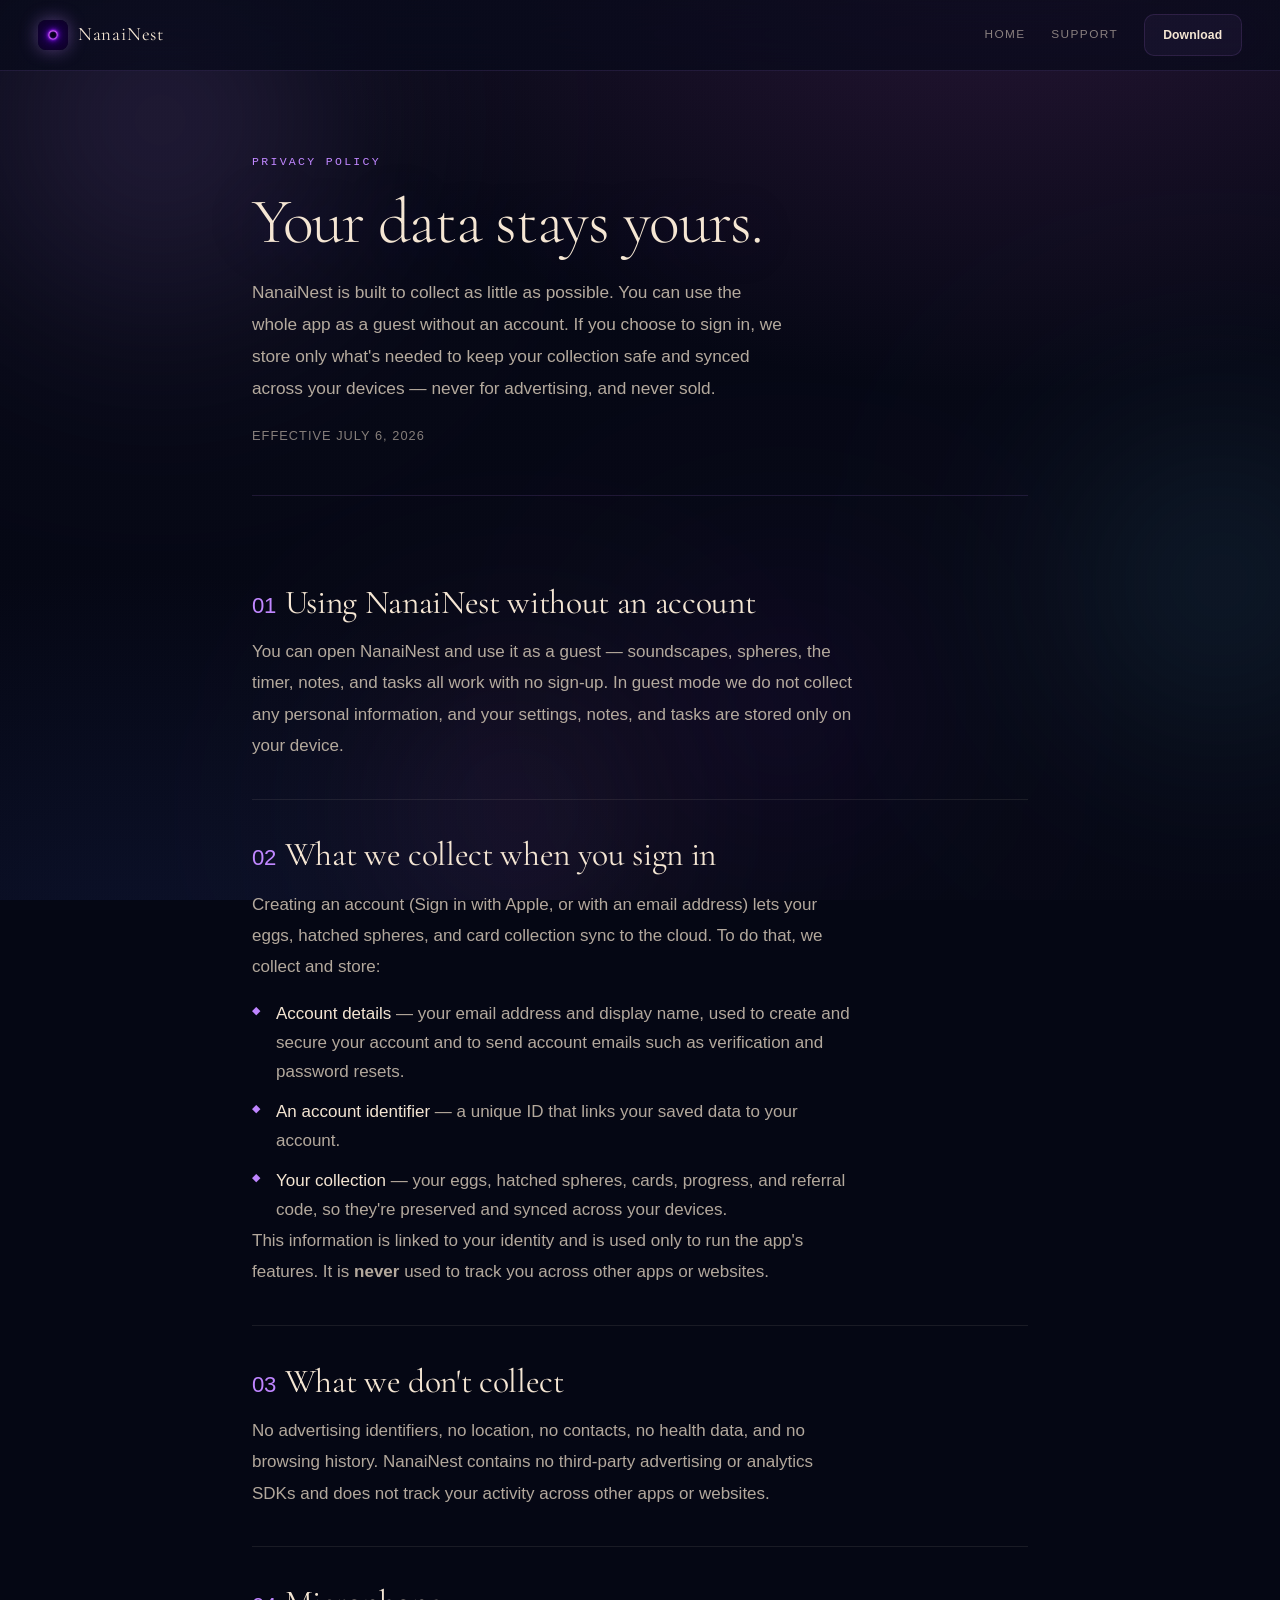
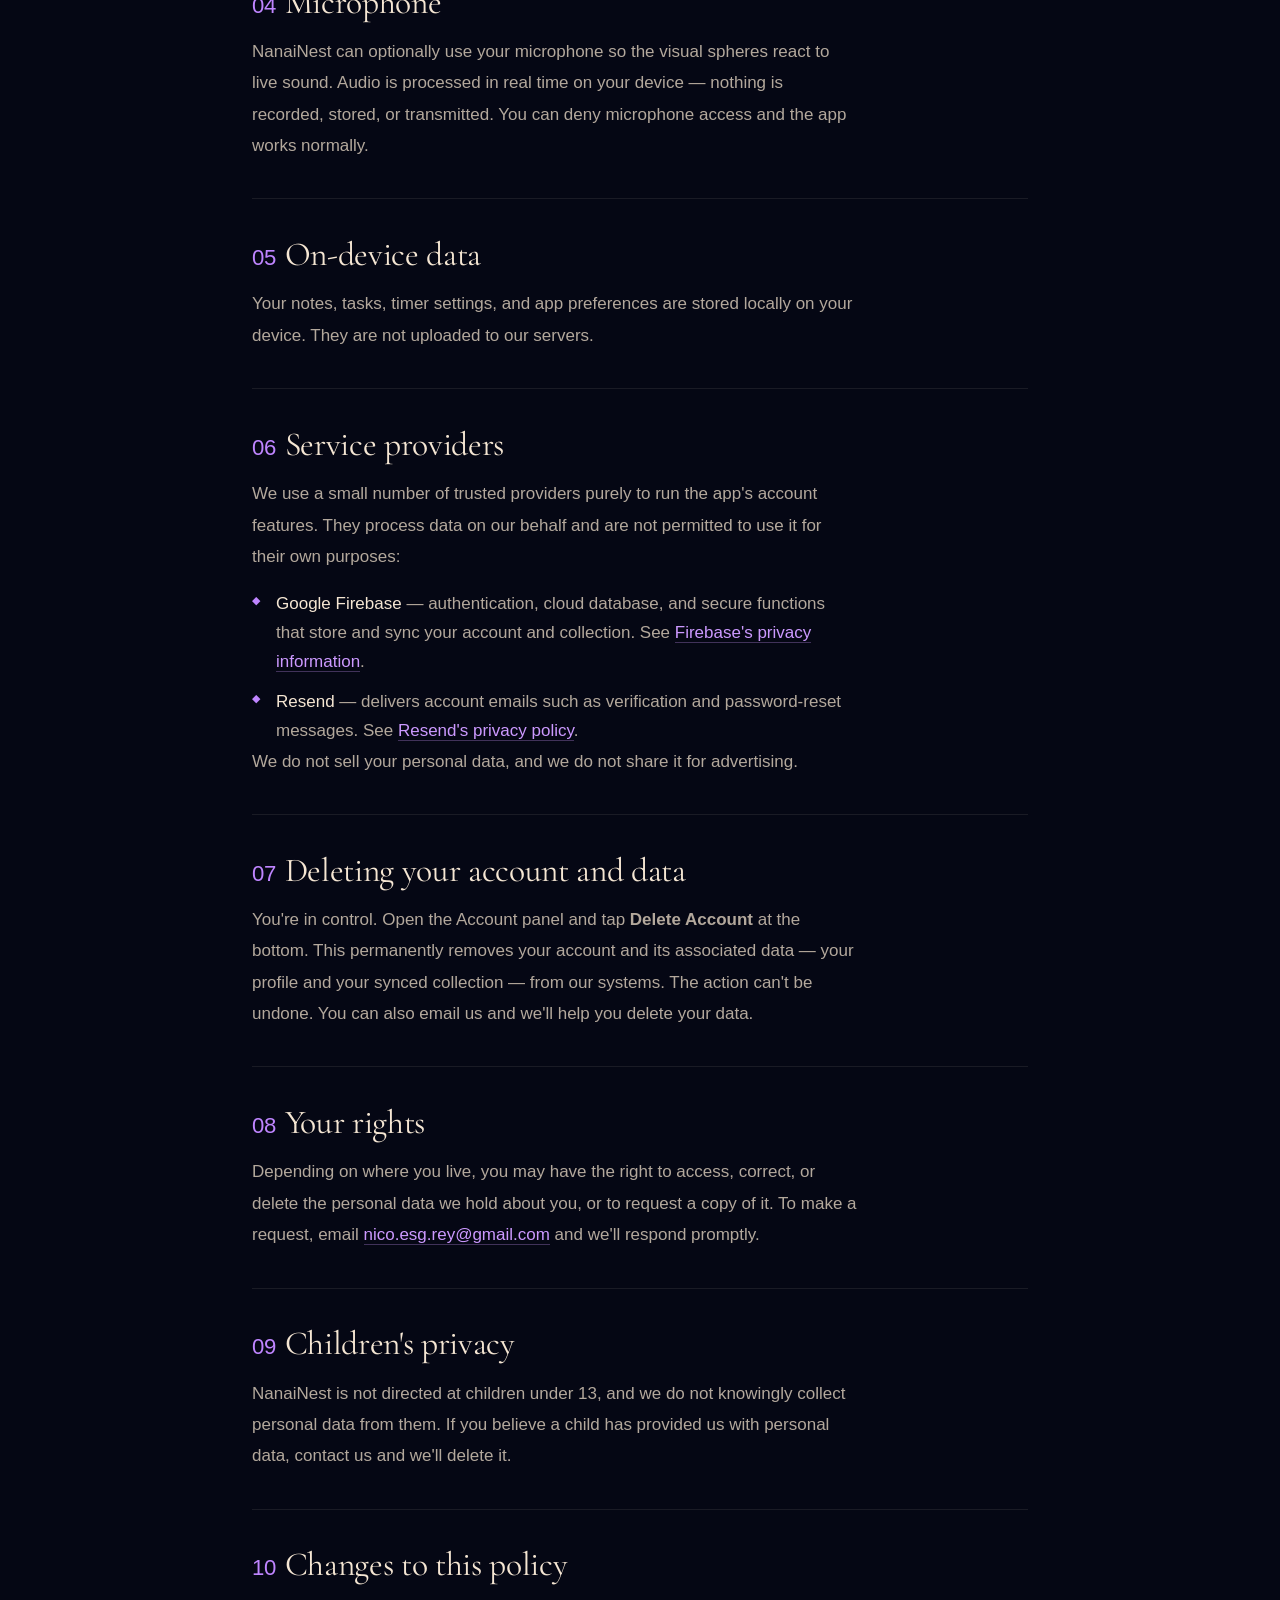
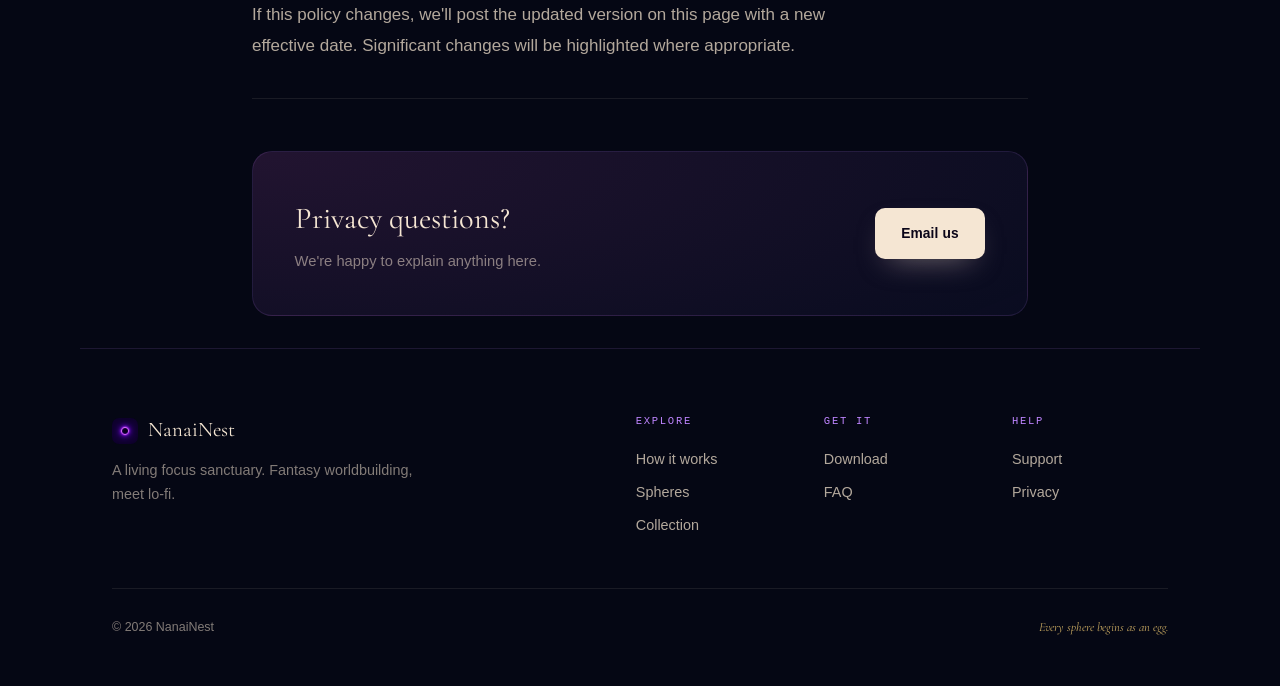
==== commit 1cf033e6: "Ship the homepage redesign Replaces the lore/collect/origin video stacks with one interactive "how a" ====
--- a/docs/privacy/index.html
+++ b/docs/privacy/index.html
@@ -16,7 +16,7 @@
   <link rel="stylesheet"
     href="https://fonts.googleapis.com/css2?family=Cormorant+Garamond:ital,wght@0,300;0,400;0,500;0,600;1,300;1,400&family=Inter:wght@300;400;500;600&display=swap">
 
-  <link rel="stylesheet" href="../home.css?v=6">
+  <link rel="stylesheet" href="../home.css?v=10">
   <link rel="stylesheet" href="../pages.css?v=1">
 </head>
 <body>
@@ -38,7 +38,7 @@
     <nav class="subnav__links" aria-label="Primary">
       <a class="subnav__hide" href="../">Home</a>
       <a href="../support/">Support</a>
-      <a class="btn btn--ghost" href="https://apps.apple.com/gb/app/aetherfocus/id6759236405" target="_blank" rel="noopener noreferrer">Download</a>
+      <a class="btn btn--ghost" href="https://apps.apple.com/gb/app/nanainest/id6759236405" target="_blank" rel="noopener noreferrer">Download</a>
     </nav>
   </header>
 
@@ -167,14 +167,16 @@
 
   <!-- footer (shared identity) -->
   <footer class="foot">
-    <div class="foot__top">
-      <a class="foot__brand" href="../"><img src="../assets/icon.png" alt="" width="26" height="26"><span>NanaiNest</span></a>
-      <p class="foot__tag">A living focus sanctuary. Fantasy worldbuilding, meet lo-fi.</p>
-    </div>
-    <div class="foot__cols">
-      <div><h5>Explore</h5><a href="../#spheres">Spheres</a><a href="../#binder">Binder</a></div>
-      <div><h5>Get it</h5><a href="https://apps.apple.com/gb/app/aetherfocus/id6759236405" target="_blank" rel="noopener noreferrer">Download</a><a href="../#origin">How it works</a></div>
-      <div><h5>Help</h5><a href="../support/">Support</a><a href="../privacy/">Privacy</a></div>
+    <div class="foot__grid">
+      <div class="foot__brandcol">
+        <a class="foot__brand" href="../"><img src="../assets/icon.png" alt="" width="26" height="26"><span>NanaiNest</span></a>
+        <p class="foot__tag">A living focus sanctuary. Fantasy worldbuilding, meet lo-fi.</p>
+      </div>
+      <div class="foot__cols">
+        <div><h3>Explore</h3><a href="../#origin">How it works</a><a href="../#spheres">Spheres</a><a href="../#collection">Collection</a></div>
+        <div><h3>Get it</h3><a href="https://apps.apple.com/gb/app/nanainest/id6759236405" target="_blank" rel="noopener noreferrer">Download</a><a href="../#faq">FAQ</a></div>
+        <div><h3>Help</h3><a href="../support/">Support</a><a href="../privacy/">Privacy</a></div>
+      </div>
     </div>
     <div class="foot__base">
       <p>&copy; 2026 NanaiNest</p>
--- a/docs/home.css
+++ b/docs/home.css
@@ -1,28 +1,48 @@
 /* ============================================================
    NanaiNest — home.css
-   Immersive homepage. Self-contained: sub-pages keep styles.css.
    Palette mirrors the app (FantasyTheme.Codex + splash violets).
+   Type: Cormorant Garamond (display voice) / Instrument Sans (body)
+         / Space Mono (codex meta — numerals, eyebrows, rarity).
    ============================================================ */
 
 :root{
-  --bg:#050714;            /* deepest void */
-  --bg2:#0A0E27;           /* Codex.ink */
-  --panel:#0d1230;         /* raised glass */
-  --text:#F5E6D3;          /* Codex.ivory */
-  --dim:#b3a89c;           /* body copy */
-  --muted:rgba(245,230,211,.50);
-  --violet:#BF85FF;        /* accentAlt — icon corona */
-  --violet-2:#8C1AF2;      /* splash glowViolet */
-  --violet-3:#CC99FF;      /* splash softLavender */
-  --cyan:#5CD1FA;          /* accent */
-  --brass:#C9A961;         /* Codex.brass */
-  --aubergine:#4C2659;     /* Codex.aubergine */
-  --line:rgba(191,133,255,.12);
-  --line-soft:rgba(245,230,211,.08);
+  /* ---- brand palette (unchanged from the app) ---- */
+  --bg:#050714;
+  --bg2:#0A0E27;
+  --panel:#0d1230;
+  --text:#F5E6D3;
+  --dim:#b3a89c;
+  --muted:rgba(245,230,211,.52);
+  --violet:#BF85FF;
+  --violet-2:#8C1AF2;
+  --violet-3:#CC99FF;
+  --cyan:#5CD1FA;
+  --brass:#C9A961;
+  --aubergine:#4C2659;
+  --line:rgba(191,133,255,.13);
+  --line-soft:rgba(245,230,211,.09);
+
+  /* ---- type ---- */
   --serif:"Cormorant Garamond","Iowan Old Style",Georgia,serif;
-  --sans:"Inter","Helvetica Neue",Arial,sans-serif;
+  --sans:"Instrument Sans","Helvetica Neue",Arial,sans-serif;
+  --mono:"Space Mono",ui-monospace,SFMono-Regular,Menlo,monospace;
+
+  --t-display:clamp(2.7rem,6.4vw,5rem);
+  --t-h2:clamp(2rem,4.4vw,3.15rem);
+  --t-h3:clamp(1.35rem,2.4vw,1.75rem);
+  --t-body:1.0625rem;
+  --t-small:.9rem;
+  --t-meta:.72rem;
+
+  /* ---- rhythm ---- */
   --maxw:1120px;
-  --ease:cubic-bezier(.22,.61,.36,1);
+  --gutter:clamp(1.2rem,4vw,2rem);
+  --sec-y:clamp(5rem,10vw,8rem);
+
+  /* ---- motion (strong curves — the CSS defaults are too weak) ---- */
+  --ease-out:cubic-bezier(.23,1,.32,1);
+  --ease-in-out:cubic-bezier(.77,0,.175,1);
+  --ease-soft:cubic-bezier(.22,.61,.36,1);
 }
 
 *,*::before,*::after{box-sizing:border-box;margin:0;padding:0}
@@ -31,458 +51,414 @@
   background:var(--bg);
   color:var(--text);
   font-family:var(--sans);
-  font-weight:300;
-  font-size:16px;
-  line-height:1.7;
+  font-size:var(--t-body);
+  line-height:1.68;
   overflow-x:hidden;
   -webkit-font-smoothing:antialiased;
 }
-::selection{background:rgba(191,133,255,.30);color:#fff}
+::selection{background:rgba(191,133,255,.3);color:#fff}
 a{color:inherit;text-decoration:none}
-img{display:block;max-width:100%}
+img,video{display:block;max-width:100%}
 section{scroll-margin-top:88px}
-em{font-style:normal;color:var(--violet-3)}
-
-/* custom scrollbar */
+:focus-visible{outline:2px solid var(--violet);outline-offset:3px;border-radius:4px}
+
+.skip{position:absolute;left:-9999px;top:0;z-index:1001;padding:.8rem 1.2rem;background:var(--text);color:#0a0518;border-radius:0 0 10px 0;font-weight:600}
+.skip:focus{left:0}
+
 ::-webkit-scrollbar{width:10px}
 ::-webkit-scrollbar-track{background:var(--bg)}
-::-webkit-scrollbar-thumb{background:linear-gradient(var(--aubergine),var(--violet-2));border-radius:10px;border:2px solid var(--bg)}
-
-/* ============ atmospheric background ============ */
+::-webkit-scrollbar-thumb{background:var(--aubergine);border-radius:10px;border:2px solid var(--bg)}
+::-webkit-scrollbar-thumb:hover{background:var(--violet-2)}
+
+/* ============ atmosphere ============ */
 .nebula{position:fixed;inset:0;z-index:-2;pointer-events:none;overflow:hidden;background:
-  radial-gradient(1200px 800px at 78% -10%, rgba(76,38,89,.55), transparent 60%),
-  radial-gradient(900px 700px at 10% 110%, rgba(20,30,70,.5), transparent 60%),
+  radial-gradient(1200px 800px at 78% -10%,rgba(76,38,89,.5),transparent 60%),
+  radial-gradient(900px 700px at 10% 110%,rgba(20,30,70,.46),transparent 60%),
   var(--bg)}
-.neb{position:absolute;border-radius:50%;filter:blur(90px);mix-blend-mode:screen;opacity:.5;animation:drift 26s var(--ease) infinite}
-.neb-1{width:560px;height:560px;top:-160px;left:-120px;background:radial-gradient(circle,var(--violet) 0%,transparent 70%);opacity:.22}
-.neb-2{width:480px;height:480px;top:38%;right:-180px;background:radial-gradient(circle,var(--cyan) 0%,transparent 70%);opacity:.14;animation-delay:-9s}
-.neb-3{width:420px;height:420px;bottom:-120px;left:24%;background:radial-gradient(circle,var(--aubergine) 0%,transparent 70%);opacity:.4;animation-delay:-16s}
-.neb-4{width:340px;height:340px;top:60%;left:48%;background:radial-gradient(circle,var(--violet-2) 0%,transparent 70%);opacity:.14;animation-delay:-5s}
+.neb{position:absolute;border-radius:50%;filter:blur(90px);mix-blend-mode:screen;opacity:.5;animation:drift 26s var(--ease-soft) infinite}
+.neb-1{width:560px;height:560px;top:-160px;left:-120px;background:radial-gradient(circle,var(--violet) 0%,transparent 70%);opacity:.2}
+.neb-2{width:480px;height:480px;top:38%;right:-180px;background:radial-gradient(circle,var(--cyan) 0%,transparent 70%);opacity:.12;animation-delay:-9s}
+.neb-3{width:420px;height:420px;bottom:-120px;left:24%;background:radial-gradient(circle,var(--aubergine) 0%,transparent 70%);opacity:.36;animation-delay:-16s}
+.neb-4{width:340px;height:340px;top:60%;left:48%;background:radial-gradient(circle,var(--violet-2) 0%,transparent 70%);opacity:.12;animation-delay:-5s}
 @keyframes drift{0%,100%{transform:translate(0,0)}33%{transform:translate(26px,-34px)}66%{transform:translate(-20px,24px)}}
 
-.grain{position:fixed;inset:0;z-index:998;pointer-events:none;opacity:.035;mix-blend-mode:overlay;
+.grain{position:fixed;inset:0;z-index:998;pointer-events:none;opacity:.032;mix-blend-mode:overlay;
   background:repeating-conic-gradient(#F5E6D3 0% 25%,transparent 0% 50%) 0 0/3px 3px}
 
 .scroll-progress{position:fixed;top:0;left:0;right:0;height:2px;z-index:1000;background:transparent}
-.scroll-progress i{display:block;height:100%;width:0;background:linear-gradient(90deg,var(--violet-2),var(--violet),var(--cyan));box-shadow:0 0 12px rgba(191,133,255,.7)}
+.scroll-progress i{display:block;height:100%;width:100%;background:var(--violet);box-shadow:0 0 12px rgba(191,133,255,.7);
+  transform:scaleX(0);transform-origin:0 50%}
 
 /* ============ nav ============ */
 .nav{position:fixed;top:0;left:0;right:0;z-index:900;display:flex;align-items:center;gap:1.5rem;
-  padding:1.1rem clamp(1.1rem,4vw,2.4rem);transition:background .4s,backdrop-filter .4s,border-color .4s,padding .4s;
-  border-bottom:1px solid transparent}
-.nav--scrolled{background:rgba(8,10,26,.72);backdrop-filter:blur(18px) saturate(1.2);border-bottom-color:var(--line);padding-top:.75rem;padding-bottom:.75rem}
-.nav__brand{display:flex;align-items:center;gap:.6rem;font-family:var(--serif);font-size:1.18rem;letter-spacing:.04em}
+  padding:1.1rem var(--gutter);border-bottom:1px solid transparent;
+  transition:background .4s var(--ease-out),backdrop-filter .4s var(--ease-out),border-color .4s var(--ease-out),padding .4s var(--ease-out)}
+.nav--scrolled{background:rgba(8,10,26,.74);backdrop-filter:blur(18px) saturate(1.2);border-bottom-color:var(--line);padding-top:.7rem;padding-bottom:.7rem}
+.nav__brand{display:flex;align-items:center;gap:.6rem;font-family:var(--serif);font-size:1.2rem;letter-spacing:.04em}
 .nav__brand img{border-radius:8px;box-shadow:0 0 18px rgba(191,133,255,.4)}
-.nav__links{display:flex;gap:1.7rem;margin-left:auto}
-.nav__links a{font-size:.78rem;letter-spacing:.12em;text-transform:uppercase;color:var(--muted);position:relative;transition:color .3s}
-.nav__links a::after{content:"";position:absolute;left:0;bottom:-6px;width:0;height:1px;background:var(--violet);transition:width .3s var(--ease)}
-.nav__links a:hover{color:var(--text)}
-.nav__links a:hover::after,.nav__links a.active::after{width:100%}
+.nav__links{display:flex;gap:1.8rem;margin-left:auto}
+.nav__links a{font-family:var(--mono);font-size:.7rem;letter-spacing:.14em;text-transform:uppercase;color:var(--muted);position:relative;transition:color .25s var(--ease-out)}
+.nav__links a::after{content:"";position:absolute;left:0;bottom:-6px;width:100%;height:1px;background:var(--violet);
+  transform:scaleX(0);transform-origin:0 50%;transition:transform .3s var(--ease-out)}
 .nav__links a.active{color:var(--text)}
-.nav__cta{margin-left:.4rem}
+.nav__links a.active::after{transform:scaleX(1)}
+.nav__cta{margin-left:.3rem}
 .nav__toggle{display:none;width:42px;height:42px;background:none;border:0;cursor:pointer;flex-direction:column;gap:5px;align-items:center;justify-content:center;margin-left:auto}
-.nav__toggle span{width:22px;height:1.6px;background:var(--text);transition:.3s var(--ease)}
+.nav__toggle span{width:22px;height:1.6px;background:var(--text);transition:transform .3s var(--ease-out),opacity .2s var(--ease-out)}
 .nav__toggle[aria-expanded="true"] span:nth-child(1){transform:translateY(6.6px) rotate(45deg)}
 .nav__toggle[aria-expanded="true"] span:nth-child(2){opacity:0}
 .nav__toggle[aria-expanded="true"] span:nth-child(3){transform:translateY(-6.6px) rotate(-45deg)}
 
-.menu{position:fixed;inset:0;z-index:899;background:rgba(6,8,20,.96);backdrop-filter:blur(20px);
-  display:flex;flex-direction:column;align-items:center;justify-content:center;gap:1.4rem;
-  opacity:0;visibility:hidden;transition:.4s var(--ease)}
+.menu{position:fixed;inset:0;z-index:899;background:rgba(6,8,20,.97);backdrop-filter:blur(20px);
+  display:flex;flex-direction:column;align-items:center;justify-content:center;gap:1.3rem;
+  opacity:0;visibility:hidden;transition:opacity .3s var(--ease-out),visibility .3s}
 .menu.open{opacity:1;visibility:visible}
-.menu a{font-family:var(--serif);font-size:1.9rem;color:var(--dim);transition:color .25s}
-.menu a:hover{color:var(--text)}
-.menu__cta{font-family:var(--sans)!important;font-size:.9rem!important;letter-spacing:.06em;color:var(--violet)!important;margin-top:1rem;padding:.8rem 1.6rem;border:1px solid var(--line);border-radius:8px}
+.menu a{font-family:var(--serif);font-size:1.9rem;color:var(--dim);transition:color .2s var(--ease-out)}
+.menu__cta{font-family:var(--sans)!important;font-size:.9rem!important;letter-spacing:.04em;color:#0a0518!important;
+  margin-top:1rem;padding:.85rem 1.7rem;background:var(--text);border-radius:10px;font-weight:600}
 
 /* ============ buttons ============ */
-.btn{display:inline-flex;align-items:center;gap:.5rem;padding:.85rem 1.7rem;border-radius:9px;
-  font-size:.82rem;font-weight:500;letter-spacing:.05em;cursor:pointer;transition:.28s var(--ease);white-space:nowrap}
-.btn--primary{background:linear-gradient(135deg,var(--violet),var(--violet-2));color:#0a0518;
-  box-shadow:0 10px 34px -12px rgba(191,133,255,.8),inset 0 1px 0 rgba(255,255,255,.25)}
-.btn--primary:hover{transform:translateY(-2px);box-shadow:0 18px 46px -12px rgba(191,133,255,.95),inset 0 1px 0 rgba(255,255,255,.35)}
-.btn--ghost{border:1px solid var(--line);color:var(--text);background:rgba(191,133,255,.04)}
-.btn--ghost:hover{border-color:rgba(191,133,255,.45);background:rgba(191,133,255,.1);transform:translateY(-2px)}
-.btn--lg{padding:1.05rem 2.2rem;font-size:.9rem;border-radius:11px}
-
-/* ============ shared section ============ */
-.section{position:relative;max-width:var(--maxw);margin:0 auto;padding:clamp(5rem,11vw,9rem) clamp(1.2rem,4vw,2rem)}
-.eyebrow{font-size:.72rem;font-weight:500;letter-spacing:.26em;text-transform:uppercase;color:var(--violet);margin-bottom:1.2rem}
+.btn{display:inline-flex;align-items:center;justify-content:center;gap:.5rem;padding:.8rem 1.6rem;border-radius:10px;
+  font-size:.86rem;font-weight:600;letter-spacing:.01em;cursor:pointer;white-space:nowrap;border:1px solid transparent;
+  transition:transform .16s var(--ease-out),background-color .25s var(--ease-out),border-color .25s var(--ease-out),box-shadow .25s var(--ease-out)}
+.btn--lg{padding:1rem 2rem;font-size:.94rem;border-radius:12px}
+/* parchment primary — deliberately not a purple gradient */
+.btn--primary{background:var(--text);color:#0a0518;box-shadow:0 12px 30px -14px rgba(245,230,211,.5)}
+.btn--ghost{border-color:var(--line);color:var(--text);background:rgba(191,133,255,.05)}
+.btn:active{transform:scale(.97)}
+@media (hover:hover) and (pointer:fine){
+  .btn--primary:hover{background:#fff;box-shadow:0 16px 40px -14px rgba(245,230,211,.62)}
+  .btn--ghost:hover{border-color:rgba(191,133,255,.45);background:rgba(191,133,255,.11)}
+  .nav__links a:hover{color:var(--text)}
+  .nav__links a:hover::after{transform:scaleX(1)}
+  .menu a:hover{color:var(--text)}
+}
+
+/* ============ section primitives ============ */
+.section{position:relative;max-width:var(--maxw);margin:0 auto;padding:var(--sec-y) var(--gutter)}
+.eyebrow{font-family:var(--mono);font-size:var(--t-meta);letter-spacing:.2em;text-transform:uppercase;color:var(--violet);margin-bottom:1.1rem}
 .eyebrow--center{text-align:center}
-.section__head{max-width:640px;margin-bottom:3.2rem}
-.section__title{font-family:var(--serif);font-weight:400;font-size:clamp(2.1rem,5vw,3.4rem);line-height:1.05;letter-spacing:-.015em}
-.section__lede{margin-top:1.3rem;color:var(--dim);font-size:1.06rem;line-height:1.85;max-width:54ch}
+.section__head{max-width:60ch;margin-bottom:clamp(2.4rem,5vw,3.6rem)}
+.section__head--wide{max-width:70ch}
+.section__title{font-family:var(--serif);font-weight:400;font-size:var(--t-h2);line-height:1.06;letter-spacing:-.015em;text-wrap:pretty}
+.section__lede{margin-top:1.2rem;color:var(--dim);max-width:56ch;text-wrap:pretty}
+
+.pill{display:inline-flex;align-items:center;gap:.55rem;padding:.36rem .85rem .36rem .7rem;border-radius:999px;
+  border:1px solid rgba(201,169,97,.34);background:rgba(201,169,97,.09);color:var(--brass);
+  font-family:var(--mono);font-size:.68rem;letter-spacing:.12em;text-transform:uppercase}
+.pill__dot{width:6px;height:6px;border-radius:50%;background:var(--brass);box-shadow:0 0 8px var(--brass);animation:blip 2.6s var(--ease-soft) infinite}
+@keyframes blip{0%,100%{opacity:.45}50%{opacity:1}}
 
 /* ============ reveal ============ */
-.reveal{opacity:0;transform:translateY(28px);transition:opacity .9s var(--ease),transform .9s var(--ease)}
+.reveal{opacity:0;transform:translateY(20px);transition:opacity .55s var(--ease-out),transform .55s var(--ease-out)}
 .reveal.in{opacity:1;transform:none}
 
 /* ============ HERO ============ */
-.hero{position:relative;min-height:100svh;display:flex;flex-direction:column;justify-content:center;
-  gap:clamp(1.6rem,4vh,3rem);padding:7rem clamp(1.2rem,5vw,3rem) 3rem;overflow:hidden}
+.hero{position:relative;min-height:100svh;display:flex;align-items:center;padding:8rem var(--gutter) 4rem;overflow:hidden}
 .hero__veil{position:absolute;inset:0;z-index:1;pointer-events:none;
-  background:radial-gradient(72% 60% at 68% 44%,transparent 0%,rgba(5,7,20,.18) 66%,rgba(5,7,20,.62) 100%)}
-.hero__inner{position:relative;z-index:2;width:100%;max-width:var(--maxw);margin:0 auto;animation:heroIn 1.2s var(--ease) both}
-@keyframes heroIn{from{opacity:0;transform:translateY(26px)}to{opacity:1;transform:none}}
-.hero__inner--split{display:grid;grid-template-columns:minmax(0,1.04fr) minmax(0,.96fr);gap:clamp(1.5rem,5vw,4rem);align-items:center}
-.hero__copy{text-align:left}
-.hero__title{font-family:var(--serif);font-weight:300;font-size:clamp(2.6rem,5.6vw,4.7rem);line-height:1;letter-spacing:-.02em;
-  text-shadow:0 4px 60px rgba(140,26,242,.45)}
-.hero__lede{max-width:44ch;margin:1.6rem 0 0;color:var(--dim);font-size:1.06rem;line-height:1.8}
-.hero__cta{display:flex;gap:1rem;justify-content:flex-start;flex-wrap:wrap;margin-top:2.2rem}
-.hero__meta{display:flex;align-items:center;justify-content:flex-start;gap:.9rem;margin-top:1.8rem;font-size:.74rem;letter-spacing:.1em;text-transform:uppercase;color:var(--muted);flex-wrap:wrap}
-.hero__meta i{width:3px;height:3px;border-radius:50%;background:var(--violet);opacity:.6}
-/* hero card fan — real .cardpreset hosts; drag to spin, double-click to flip */
-.hero__cards{position:relative;z-index:2;display:flex;align-items:center;justify-content:center;gap:clamp(.6rem,2vw,1.5rem);perspective:1700px;min-height:clamp(280px,42vh,430px)}
-.hero__cards::before{content:"";position:absolute;width:78%;height:62%;left:50%;top:52%;transform:translate(-50%,-50%);
-  background:radial-gradient(closest-side,rgba(140,26,242,.42),rgba(92,209,250,.12) 55%,transparent 78%);filter:blur(46px);z-index:-1;opacity:.75}
-.hero__cards .pcard{width:clamp(136px,15vw,200px);flex:0 0 auto;transition:transform .6s var(--ease),filter .4s var(--ease)}
-.hero__cards .pcard--fan-l{transform:rotateY(18deg) scale(.9);z-index:1;filter:brightness(.92)}
-.hero__cards .pcard--fan-c{transform:translateY(-14px) scale(1.03);z-index:3}
-.hero__cards .pcard--fan-r{transform:rotateY(-18deg) scale(.9);z-index:2;filter:brightness(.92)}
-.hero__cards .pcard:hover{z-index:6;filter:brightness(1.06)}
-/* hero tagline + laurels */
-.hero__tagline{position:relative;z-index:2;display:flex;align-items:center;justify-content:center;gap:clamp(.8rem,2.6vw,1.8rem);margin-top:clamp(.5rem,2vh,1.6rem)}
-.hero__laurel{color:rgba(201,169,97,.5);flex:0 0 auto}
-.hero__laurel--r{transform:scaleX(-1)}
-.hero__tagline p{text-align:center}
-.hero__tagline .ht-main{font-size:clamp(.72rem,1.5vw,.84rem);font-weight:500;letter-spacing:.22em;text-transform:uppercase;color:var(--violet-3)}
-.hero__tagline .ht-sub{display:block;margin-top:.55rem;font-size:.64rem;letter-spacing:.28em;text-transform:uppercase;color:var(--muted)}
-
-/* ============ LORE strip ============ */
-.lore{max-width:880px;margin:0 auto;padding:clamp(4rem,9vw,7rem) 1.6rem;text-align:center}
-.lore__mark{font-size:.74rem;letter-spacing:.32em;text-transform:uppercase;color:var(--brass);margin-bottom:1.6rem}
-.lore__line{font-family:var(--serif);font-style:italic;font-weight:300;font-size:clamp(1.5rem,3.6vw,2.4rem);line-height:1.5;color:var(--text)}
-
-/* ============ WORLDS ============ */
-.worlds__grid{display:grid;grid-template-columns:repeat(6,1fr);gap:1.1rem}
-.world{grid-column:span 2;border:1px solid var(--line);border-radius:16px;overflow:hidden;background:var(--panel);position:relative;transition:transform .5s var(--ease),border-color .5s}
-.world:nth-child(1),.world:nth-child(2){grid-column:span 3}
-.world:hover{transform:translateY(-6px);border-color:rgba(191,133,255,.35)}
-.world__art{height:190px;position:relative;background:linear-gradient(160deg,var(--w-a),var(--w-b));overflow:hidden}
-.world__art::before{content:"";position:absolute;inset:0;opacity:.9;mix-blend-mode:screen}
-.world__art::after{content:"";position:absolute;inset:0;background:linear-gradient(to top,var(--panel),transparent 60%)}
-.world__art--tavern::before{background:radial-gradient(120px 80px at 70% 80%,rgba(255,170,80,.5),transparent 70%),repeating-linear-gradient(transparent 0 16px,rgba(255,255,255,.04) 16px 17px)}
-.world__art--forest::before{background:radial-gradient(2px 2px at 30% 40%,rgba(255,255,255,.6),transparent),radial-gradient(2px 2px at 60% 20%,rgba(180,255,220,.7),transparent),radial-gradient(1px 1px at 80% 60%,#fff,transparent),radial-gradient(160px 120px at 50% 0,rgba(120,255,200,.25),transparent 70%)}
-.world__art--library::before{background:radial-gradient(100px 90px at 30% 85%,rgba(255,140,60,.55),transparent 70%),repeating-linear-gradient(90deg,transparent 0 22px,rgba(0,0,0,.25) 22px 24px)}
-.world__art--rain::before{background:repeating-linear-gradient(78deg,transparent 0 7px,rgba(180,210,255,.18) 7px 8px);animation:rain 1.1s linear infinite}
-.world__art--aurora::before{background:linear-gradient(110deg,transparent,rgba(120,255,210,.35),rgba(191,133,255,.4),transparent);background-size:200% 100%;animation:aurora 8s ease-in-out infinite}
-@keyframes rain{to{background-position:0 16px}}
-@keyframes aurora{0%,100%{background-position:0 0}50%{background-position:100% 0}}
-.world__body{padding:1.3rem 1.4rem 1.5rem}
-.world__body h3{font-family:var(--serif);font-size:1.45rem;font-weight:500}
-.world__body p{color:var(--muted);font-size:.92rem;margin-top:.2rem}
-.world::after{content:attr(data-i);position:absolute;top:1rem;right:1.1rem;font-size:.7rem;letter-spacing:.2em;color:rgba(245,230,211,.5);z-index:2}
+  background:radial-gradient(72% 60% at 68% 44%,transparent 0%,rgba(5,7,20,.18) 66%,rgba(5,7,20,.6) 100%)}
+.hero__inner{position:relative;z-index:2;width:100%;max-width:var(--maxw);margin:0 auto;
+  display:grid;grid-template-columns:minmax(0,1.08fr) minmax(0,.92fr);gap:clamp(2rem,6vw,4.5rem);align-items:center}
+.hero__copy>*{animation:heroIn .8s var(--ease-out) both}
+.hero__copy>*:nth-child(2){animation-delay:60ms}
+.hero__copy>*:nth-child(3){animation-delay:120ms}
+.hero__copy>*:nth-child(4){animation-delay:180ms}
+.hero__copy>*:nth-child(5){animation-delay:240ms}
+@keyframes heroIn{from{opacity:0;transform:translateY(18px)}to{opacity:1;transform:none}}
+.hero__title{font-family:var(--serif);font-weight:300;font-size:var(--t-display);line-height:1.02;letter-spacing:-.02em;
+  margin-top:1.4rem;text-shadow:0 4px 60px rgba(140,26,242,.4)}
+.hero__lede{max-width:46ch;margin-top:1.5rem;color:var(--dim);text-wrap:pretty}
+.hero__cta{display:flex;gap:.8rem;flex-wrap:wrap;margin-top:2.2rem}
+.hero__meta{display:flex;align-items:center;gap:1.4rem;margin-top:2rem;list-style:none;flex-wrap:wrap;
+  font-family:var(--mono);font-size:var(--t-meta);letter-spacing:.1em;text-transform:uppercase;color:var(--muted)}
+.hero__meta li{position:relative}
+.hero__meta li+li::before{content:"";position:absolute;left:-.75rem;top:50%;width:3px;height:3px;border-radius:50%;background:var(--violet);opacity:.65;transform:translateY(-50%)}
+
+.hero__stage{position:relative;display:flex;flex-direction:column;align-items:center;gap:1.8rem;
+  animation:heroIn 1s var(--ease-out) both;animation-delay:140ms}
+.hero__stage::before{content:"";position:absolute;width:88%;height:70%;left:50%;top:44%;transform:translate(-50%,-50%);
+  background:radial-gradient(closest-side,rgba(140,26,242,.4),rgba(92,209,250,.1) 55%,transparent 78%);filter:blur(50px);z-index:-1}
+
+/* the loop in miniature, right where the promise is made:
+   an egg becomes an animation becomes a card you keep */
+/* Frame widths come from flex-grow, not from each video's own aspect ratio —
+   three different native aspects (portrait egg, near-square energy/card) would
+   otherwise fight flexbox's default shrink math on narrow screens and get
+   cropped unevenly. Uniform square frames stay correct at every width. */
+.forge{display:flex;align-items:flex-end;justify-content:center;gap:clamp(.5rem,1.6vw,1rem);
+  width:100%;max-width:520px}
+.forge__step{display:flex;flex-direction:column;align-items:center;gap:.75rem;flex:1 1 0;min-width:0}
+.forge__step--egg{flex-grow:.82}
+.forge__step--card{flex-grow:1.18}
+.forge__frame{width:100%;aspect-ratio:1;border-radius:16px;overflow:hidden;border:1px solid var(--line);background:#06081a;
+  box-shadow:0 20px 50px -24px rgba(140,26,242,.6);transition:transform .4s var(--ease-out),box-shadow .4s var(--ease-out)}
+.forge__frame video{display:block;width:100%;height:100%;object-fit:cover}
+.forge__step--card .forge__frame{border-color:rgba(201,169,97,.42);box-shadow:0 26px 64px -22px rgba(140,26,242,.9)}
+.forge__label{font-family:var(--mono);font-size:.64rem;letter-spacing:.16em;text-transform:uppercase;color:var(--muted)}
+.forge__step--card .forge__label{color:var(--brass)}
+.forge__arrow{align-self:center;color:var(--violet);opacity:.6;font-size:1.2rem}
+@media (hover:hover) and (pointer:fine){
+  .forge__step:hover .forge__frame{transform:translateY(-4px)}
+}
+
+.hero__forge-caption{font-family:var(--serif);font-style:italic;font-weight:400;
+  font-size:clamp(1.02rem,2vw,1.22rem);color:var(--muted);text-align:center;max-width:34ch}
+
+/* ============ THE LOOP ============ */
+.loop__shell{display:grid;grid-template-columns:minmax(0,.78fr) minmax(0,1fr);gap:clamp(1.8rem,5vw,3.5rem);align-items:center}
+.loop__screen{position:relative;aspect-ratio:9/16;max-height:min(56vh,500px);margin:0 auto;width:auto;
+  border-radius:26px;overflow:hidden;background:#05060f;border:1px solid var(--line);
+  box-shadow:0 40px 100px -34px rgba(140,26,242,.55),inset 0 0 0 1px rgba(255,255,255,.05)}
+.loop__stage{position:relative}
+.loop__stage::before{content:"";position:absolute;width:70%;height:56%;left:50%;top:50%;transform:translate(-50%,-50%);
+  background:radial-gradient(closest-side,rgba(140,26,242,.45),rgba(92,209,250,.1) 55%,transparent 78%);filter:blur(50px);z-index:-1}
+.loop__video{position:absolute;inset:0;width:100%;height:100%;object-fit:cover;
+  opacity:0;transform:scale(1.02);filter:blur(6px);
+  transition:opacity .45s var(--ease-out),transform .45s var(--ease-out),filter .45s var(--ease-out)}
+.loop__video.is-active{opacity:1;transform:none;filter:none}
+
+.loop__side{display:flex;flex-direction:column;gap:2.2rem}
+.loop__copy{min-height:11.5rem}
+.loop__num{font-family:var(--mono);font-size:.8rem;letter-spacing:.14em;color:var(--muted)}
+.loop__num span{color:var(--violet);font-size:1.5rem}
+.loop__num i{margin:0 .35rem;font-style:normal;opacity:.5}
+.loop__copy h3{font-family:var(--serif);font-weight:400;font-size:var(--t-h3);letter-spacing:-.01em;margin:.5rem 0 .7rem}
+.loop__copy p{color:var(--dim);max-width:42ch;text-wrap:pretty}
+
+.loop__rail{list-style:none;display:flex;flex-direction:column;gap:.2rem}
+.lstep{width:100%;display:grid;grid-template-columns:1fr;gap:.6rem;padding:.85rem 0 .1rem;background:none;border:0;cursor:pointer;text-align:left;color:inherit}
+.lstep__bar{display:block;height:2px;border-radius:2px;background:rgba(245,230,211,.14);overflow:hidden}
+.lstep__bar i{display:block;height:100%;width:100%;background:var(--violet);box-shadow:0 0 10px rgba(191,133,255,.6);
+  transform:scaleX(0);transform-origin:0 50%}
+.lstep__label{display:flex;align-items:baseline;gap:.7rem;font-family:var(--mono);font-size:.76rem;letter-spacing:.1em;text-transform:uppercase;
+  color:rgba(245,230,211,.6);transition:color .25s var(--ease-out)}
+.lstep__label b{color:var(--violet);opacity:.7;font-weight:400;transition:opacity .25s var(--ease-out)}
+.lstep.is-active .lstep__label{color:var(--text)}
+.lstep.is-active .lstep__label b{opacity:1}
+.lstep.is-done .lstep__bar i{transform:scaleX(1);opacity:.28}
+@media (hover:hover) and (pointer:fine){
+  .lstep:hover .lstep__label{color:var(--text)}
+}
 
 /* ============ SPHERES ============ */
 .spheres{overflow:hidden}
-.aether-web{position:absolute;inset:0;width:100%;height:100%;z-index:0;opacity:.5;pointer-events:none}
 .spheres>*{position:relative;z-index:1}
-.spheres__grid{display:grid;grid-template-columns:repeat(3,1fr);gap:1.3rem;margin-top:.5rem}
-.orb-card{border:1px solid var(--line);border-radius:16px;background:linear-gradient(180deg,rgba(13,18,48,.7),rgba(8,10,26,.7));backdrop-filter:blur(6px);overflow:hidden;transition:transform .5s var(--ease),border-color .5s,box-shadow .5s}
-.orb-card:hover{transform:translateY(-6px);border-color:rgba(191,133,255,.4);box-shadow:0 24px 60px -28px rgba(140,26,242,.8)}
-.orb-card__viz{height:170px;position:relative;background:radial-gradient(circle at 50% 50%,rgba(8,10,26,0),#06081a 72%);overflow:hidden}
-.orb-card__video{position:absolute;inset:0;width:100%;height:100%;object-fit:cover;display:block}
-.orb-card__viz::before,.orb-card__viz::after{content:"";position:absolute;inset:0}
-.orb-card__tag{display:flex;align-items:center;justify-content:space-between;padding:.95rem 1.2rem;border-top:1px solid var(--line-soft)}
-.orb-card__tag span{font-family:var(--serif);font-size:1.18rem}
-.orb-card__tag b{font-size:.64rem;letter-spacing:.16em;text-transform:uppercase;color:var(--cyan);font-weight:500;border:1px solid rgba(92,209,250,.3);padding:.22rem .5rem;border-radius:20px}
-.orb-card__tag b.prem{color:var(--brass);border-color:rgba(201,169,97,.4)}
-.orb-card__tag b.rarity--common{color:#5ada8a;border-color:rgba(90,218,138,.4)}
-.orb-card__tag b.rarity--uncommon{color:#5cb6ff;border-color:rgba(92,182,255,.4)}
-.orb-card__tag b.rarity--rare{color:#ff9f43;border-color:rgba(255,159,67,.45)}
-
-/* ---- Collect: energy + cards (paired videos) ---- */
-.collect__list{display:flex;flex-direction:column;gap:1.6rem}
-.collect__pair{display:grid;grid-template-columns:1fr auto 1fr;gap:1.1rem;align-items:center}
-.collect__cell{margin:0;position:relative;border:1px solid var(--line);border-radius:16px;overflow:hidden;background:radial-gradient(circle at 50% 40%,rgba(13,18,48,.7),#06081a 80%);transition:border-color .5s,box-shadow .5s,transform .5s var(--ease)}
-.collect__cell:hover{transform:translateY(-4px);border-color:rgba(191,133,255,.4);box-shadow:0 24px 60px -30px rgba(140,26,242,.8)}
-.collect__video{display:block;width:100%;aspect-ratio:16/10;object-fit:cover;background:#06081a}
-.collect__cell figcaption{position:absolute;left:0;right:0;bottom:0;padding:.7rem .95rem;font-size:.74rem;letter-spacing:.04em;color:var(--muted);background:linear-gradient(180deg,rgba(6,8,26,0),rgba(6,8,26,.82))}
-.collect__link{font-size:1.5rem;color:var(--violet);opacity:.6;justify-self:center}
+/* must come after `.spheres > *` — equal specificity, so source order decides.
+   If it loses, the canvas goes position:relative and takes real layout space. */
+.spheres>.aether-web{position:absolute;inset:0;width:100%;height:100%;z-index:0;opacity:.45;pointer-events:none}
+.spheres__grid{display:grid;grid-template-columns:repeat(3,1fr);gap:1.2rem}
+.orb{border:1px solid var(--line);border-radius:16px;background:rgba(13,18,48,.6);backdrop-filter:blur(6px);overflow:hidden;
+  transition:transform .4s var(--ease-out),border-color .4s var(--ease-out),box-shadow .4s var(--ease-out)}
+.orb__viz{height:170px;position:relative;background:#06081a;overflow:hidden}
+.orb__video{position:absolute;inset:0;width:100%;height:100%;object-fit:cover}
+.orb__tag{display:flex;align-items:center;justify-content:space-between;gap:.8rem;padding:.9rem 1.15rem;border-top:1px solid var(--line-soft)}
+.orb__tag span{font-family:var(--serif);font-size:1.18rem}
+.rar{font-family:var(--mono);font-size:.6rem;letter-spacing:.12em;text-transform:uppercase;font-weight:400;
+  padding:.24rem .55rem;border-radius:999px;border:1px solid currentColor;white-space:nowrap}
+.rar--common{color:#8fa3b8}
+.rar--uncommon{color:#6fe0a8}
+.rar--rare{color:var(--cyan)}
+.rar--legendary{color:var(--brass)}
+@media (hover:hover) and (pointer:fine){
+  .orb:hover{transform:translateY(-5px);border-color:rgba(191,133,255,.4);box-shadow:0 24px 60px -30px rgba(140,26,242,.8)}
+}
+
+/* rarity ladder */
+.ladder{margin-top:clamp(2.6rem,6vw,4rem);padding-top:clamp(2rem,4vw,2.8rem);border-top:1px solid var(--line-soft);text-align:center}
+.ladder__lead{color:var(--dim);max-width:52ch;margin:0 auto;text-wrap:pretty}
+.ladder__scale{list-style:none;display:flex;align-items:stretch;justify-content:center;gap:.5rem;margin:1.8rem auto 0;max-width:640px}
+.rung{flex:1 1 0;display:flex;align-items:center;justify-content:center;padding:.75rem .5rem;border-radius:10px;
+  border:1px solid currentColor;background:rgba(255,255,255,.02);
+  font-family:var(--mono);font-size:.66rem;letter-spacing:.1em;text-transform:uppercase}
+.rung span{color:var(--text);opacity:.9}
+.rung--common{color:rgba(143,163,184,.5)}
+.rung--uncommon{color:rgba(111,224,168,.55)}
+.rung--rare{color:rgba(92,209,250,.6)}
+.rung--legendary{color:rgba(201,169,97,.75);box-shadow:0 0 26px -8px rgba(201,169,97,.6)}
+.ladder__foot{margin-top:1.6rem;font-family:var(--serif);font-style:italic;font-size:1.05rem;color:var(--muted)}
+
+/* ============ COLLECTION ============ */
+.collection__grid{display:grid;grid-template-columns:minmax(0,1fr) minmax(0,.78fr);gap:clamp(2rem,6vw,4.5rem);align-items:center}
+.ticks{list-style:none;display:flex;flex-direction:column;gap:.7rem;margin-top:1.8rem}
+.ticks li{position:relative;padding-left:1.5rem;color:var(--dim);font-size:var(--t-small)}
+.ticks li::before{content:"";position:absolute;left:0;top:.62em;width:6px;height:6px;border-radius:50%;background:var(--violet);opacity:.75}
+.collection__hint{margin-top:2rem;font-family:var(--mono);font-size:.68rem;letter-spacing:.12em;text-transform:uppercase;color:var(--brass)}
+.collection__card{display:flex;justify-content:center;perspective:1700px;position:relative}
+.collection__card::before{content:"";position:absolute;width:80%;height:64%;left:50%;top:50%;transform:translate(-50%,-50%);
+  background:radial-gradient(closest-side,rgba(140,26,242,.4),rgba(92,209,250,.1) 55%,transparent 78%);filter:blur(46px);z-index:-1}
+.collection__card .pcard{width:clamp(210px,26vw,300px)}
+
+/* energy → card pairs */
+.pairs{margin-top:clamp(2.8rem,6vw,4.2rem);padding-top:clamp(1.8rem,4vw,2.6rem);border-top:1px solid var(--line-soft);
+  display:flex;flex-direction:column;gap:1.1rem}
+.pairs__head{display:grid;grid-template-columns:minmax(0,1fr) 2.4rem minmax(0,1fr);gap:1.1rem;margin-bottom:.2rem}
+.pairs__head p{font-family:var(--mono);font-size:.66rem;letter-spacing:.13em;text-transform:uppercase;color:var(--muted)}
+.pair{display:grid;grid-template-columns:minmax(0,1fr) 2.4rem minmax(0,1fr);gap:1.1rem;align-items:center}
+.pair__cell{position:relative;margin:0;border:1px solid var(--line);border-radius:16px;overflow:hidden;background:#06081a;
+  transition:transform .4s var(--ease-out),border-color .4s var(--ease-out),box-shadow .4s var(--ease-out)}
+.pair__cell video{display:block;width:100%;aspect-ratio:16/11;object-fit:cover}
+/* captions are redundant with the column headers until the pair stacks */
+.pair__cell figcaption{display:none;position:absolute;left:0;right:0;bottom:0;padding:.65rem .9rem;
+  font-family:var(--mono);font-size:.62rem;letter-spacing:.1em;text-transform:uppercase;color:var(--muted);
+  background:linear-gradient(180deg,rgba(6,8,26,0),rgba(6,8,26,.88))}
+.pair__arrow{justify-self:center;color:var(--violet);opacity:.6;font-size:1.3rem}
+@media (hover:hover) and (pointer:fine){
+  .pair__cell:hover{transform:translateY(-4px);border-color:rgba(191,133,255,.4);box-shadow:0 24px 60px -30px rgba(140,26,242,.8)}
+}
 @media (max-width:760px){
-  .collect__pair{grid-template-columns:1fr;gap:.7rem}
-  .collect__link{transform:rotate(90deg);margin:.1rem 0}
-}
-/* procedural sphere art */
-.viz-orbital::before{background:radial-gradient(circle at 50% 50%,var(--c1),transparent 38%);filter:blur(2px)}
-.viz-orbital::after{background:repeating-radial-gradient(circle at 50% 50%,transparent 0 26px,rgba(92,209,250,.22) 26px 27px,transparent 27px 40px);animation:spin 18s linear infinite}
-.viz-bloom::before{background:radial-gradient(60px 60px at 50% 55%,var(--c1),transparent 70%),radial-gradient(40px 40px at 40% 40%,var(--c2),transparent 70%);filter:blur(6px);animation:breathe 6s ease-in-out infinite}
-.viz-nexus::before{background:repeating-linear-gradient(45deg,transparent 0 18px,rgba(92,209,250,.3) 18px 19px),repeating-linear-gradient(-45deg,transparent 0 18px,rgba(122,160,255,.25) 18px 19px);mask:radial-gradient(circle at 50% 50%,#000 55%,transparent 75%)}
-.viz-nebula::before{background:radial-gradient(80px 60px at 40% 45%,var(--c1),transparent 70%),radial-gradient(70px 70px at 62% 58%,var(--c2),transparent 70%);filter:blur(10px);animation:breathe 7s ease-in-out infinite}
-.viz-vortex::before{background:conic-gradient(from 0deg at 50% 50%,var(--c1),var(--c2),var(--c1));mask:radial-gradient(circle at 50% 50%,transparent 12%,#000 14%,#000 60%,transparent 72%);animation:spin 14s linear infinite}
-.viz-galaxy::before{background:conic-gradient(from 0deg at 50% 50%,transparent,var(--c1),transparent 40%,var(--c2),transparent 70%);filter:blur(3px);mask:radial-gradient(circle at 50% 50%,#000 60%,transparent 74%);animation:spin 22s linear infinite}
-.viz-galaxy::after{background:radial-gradient(8px 8px at 50% 50%,#fff,transparent 70%)}
-@keyframes spin{to{transform:rotate(360deg)}}
-@keyframes breathe{0%,100%{transform:scale(1);opacity:.85}50%{transform:scale(1.12);opacity:1}}
-.spheres__foot{margin-top:2.4rem;color:var(--muted);font-size:.95rem;text-align:center;font-style:italic;font-family:var(--serif)}
-
-/* ============ ORIGIN / EGG ============ */
-.origin__grid{display:grid;grid-template-columns:1fr 1fr;gap:clamp(2rem,6vw,5rem);align-items:center}
-.origin__visual{display:flex;flex-direction:column;align-items:center;gap:1.4rem}
-.egg{position:relative;width:230px;height:300px;cursor:pointer}
-.egg__aura{position:absolute;inset:-40px;border-radius:50%;background:radial-gradient(circle,rgba(191,133,255,.5),transparent 65%);filter:blur(26px);opacity:.55;transition:.6s var(--ease)}
-.egg__body{position:absolute;inset:0;border-radius:50% 50% 48% 48%/60% 60% 40% 40%;
-  background:radial-gradient(120% 90% at 38% 26%,#efe0ff,#b98bff 36%,#6b3fb0 64%,#2a1450 100%);
-  box-shadow:inset -16px -22px 50px rgba(20,5,40,.7),inset 14px 14px 36px rgba(255,255,255,.35),0 30px 70px -20px rgba(120,40,200,.6);
-  overflow:hidden;transition:.6s var(--ease)}
-.egg__body::before{content:"";position:absolute;inset:0;background:
-  radial-gradient(8px 8px at 30% 20%,rgba(255,255,255,.8),transparent 70%),
-  radial-gradient(5px 5px at 60% 34%,rgba(255,255,255,.6),transparent 70%),
-  radial-gradient(40px 40px at 70% 70%,rgba(92,209,250,.35),transparent 70%)}
-.egg__core{position:absolute;left:50%;top:54%;transform:translate(-50%,-50%);width:54px;height:54px;border-radius:50%;
-  background:radial-gradient(circle,#fff,var(--cyan) 40%,var(--violet) 75%,transparent);filter:blur(2px);opacity:.0;transition:.6s var(--ease)}
-.egg__crack{position:absolute;left:50%;top:14%;width:2px;height:0;transform:translateX(-50%);
-  background:linear-gradient(var(--cyan),transparent);box-shadow:0 0 12px var(--cyan);transition:height .6s var(--ease);z-index:3}
-.egg__ring{position:absolute;left:50%;top:50%;width:280px;height:280px;transform:translate(-50%,-50%) rotateX(72deg);
-  border:1px solid rgba(92,209,250,.4);border-radius:50%;box-shadow:0 0 30px rgba(92,209,250,.3);animation:spin 16s linear infinite;opacity:.5;transition:opacity .6s}
-.egg__sparks i{position:absolute;left:50%;top:50%;width:4px;height:4px;border-radius:50%;background:var(--cyan);box-shadow:0 0 10px var(--cyan);opacity:0}
-.egg:hover .egg__aura{opacity:.95;inset:-56px}
-.egg:hover .egg__body{transform:translateY(-2px)}
-.egg:hover .egg__core{opacity:.9;animation:pulse 1.6s ease-in-out infinite}
-.egg:hover .egg__crack{height:30%}
-.egg:hover .egg__ring{opacity:.95;animation-duration:5s}
-.egg:hover .egg__sparks i{animation:spark 1.4s var(--ease) infinite}
-.egg:hover .egg__sparks i:nth-child(1){animation-delay:0s;--ex:60px;--ey:-90px}
-.egg:hover .egg__sparks i:nth-child(2){animation-delay:.2s;--ex:-70px;--ey:-60px}
-.egg:hover .egg__sparks i:nth-child(3){animation-delay:.4s;--ex:80px;--ey:30px}
-.egg:hover .egg__sparks i:nth-child(4){animation-delay:.6s;--ex:-60px;--ey:70px}
-.egg:hover .egg__sparks i:nth-child(5){animation-delay:.8s;--ex:20px;--ey:-110px}
-.egg:hover .egg__sparks i:nth-child(6){animation-delay:1s;--ex:-30px;--ey:100px}
-@keyframes pulse{0%,100%{transform:translate(-50%,-50%) scale(1);opacity:.7}50%{transform:translate(-50%,-50%) scale(1.25);opacity:1}}
-@keyframes spark{0%{transform:translate(-50%,-50%);opacity:0}20%{opacity:1}100%{transform:translate(calc(-50% + var(--ex)),calc(-50% + var(--ey)));opacity:0}}
-.origin__hint{font-size:.7rem;letter-spacing:.24em;text-transform:uppercase;color:var(--muted)}
-.origin__steps{list-style:none;margin-top:2rem;display:flex;flex-direction:column;gap:1.2rem}
-.origin__steps li{display:flex;gap:1.1rem;align-items:flex-start}
-.origin__steps b{font-family:var(--serif);font-size:1.3rem;color:var(--violet);min-width:1.6rem}
-.origin__steps h4{font-size:1rem;font-weight:600;letter-spacing:.02em}
-.origin__steps p{color:var(--muted);font-size:.94rem}
-
-/* ============ HOLOGRAPHIC CARDS ============ */
-.holo{position:relative;perspective:900px;border-radius:18px;aspect-ratio:3/4.2;cursor:pointer;
-  transition:transform .4s var(--ease)}
-.holo__inner{position:absolute;inset:0;border-radius:inherit;overflow:hidden;transform-style:preserve-3d;
-  transform:rotateX(var(--rx,0deg)) rotateY(var(--ry,0deg));transition:transform .25s var(--ease);
-  border:1px solid rgba(255,255,255,.14);
-  box-shadow:0 26px 60px -26px rgba(0,0,0,.85),inset 0 1px 0 rgba(255,255,255,.2)}
-.holo__art{position:absolute;inset:0;background:#0a0a1e}
-.holo__sheen{position:absolute;inset:0;mix-blend-mode:overlay;opacity:.45;transition:opacity .3s;
-  background:repeating-linear-gradient(110deg,transparent 0%,rgba(255,119,214,.5) 8%,rgba(92,209,250,.5) 16%,rgba(201,169,97,.4) 24%,transparent 32%);
-  background-size:300% 300%;background-position:calc(var(--mx,50%)* -1) var(--my,50%)}
-.holo__glare{position:absolute;inset:0;mix-blend-mode:screen;opacity:.5;transition:opacity .3s;
-  background:radial-gradient(220px 220px at var(--mx,50%) var(--my,50%),rgba(255,255,255,.55),rgba(191,133,255,.12) 40%,transparent 70%)}
-.holo__frame{position:absolute;inset:0;border-radius:inherit;pointer-events:none;
-  box-shadow:inset 0 0 0 1px rgba(255,255,255,.12),inset 0 0 28px rgba(0,0,0,.5);
-  border-radius:18px}
-.holo__id{position:absolute;left:0;right:0;bottom:0;padding:1rem 1.1rem;z-index:4;
-  background:linear-gradient(to top,rgba(5,5,16,.92),transparent);display:flex;flex-direction:column}
-.holo__id span{font-family:var(--serif);font-size:1.25rem;line-height:1.1}
-.holo__id small{color:var(--muted);font-size:.72rem;letter-spacing:.14em;text-transform:uppercase;margin-top:.2rem}
-.holo__rarity{position:absolute;top:.85rem;left:.85rem;z-index:4;font-size:.6rem;letter-spacing:.14em;text-transform:uppercase;
-  padding:.26rem .6rem;border-radius:30px;font-weight:600;background:rgba(0,0,0,.35);border:1px solid currentColor}
-.holo__no{position:absolute;top:.85rem;right:.95rem;z-index:4;font-size:.66rem;letter-spacing:.1em;color:rgba(245,230,211,.8)}
-.holo:hover .holo__sheen{opacity:.7}
-.holo:hover .holo__glare{opacity:.75}
-.holo:focus-visible{outline:2px solid var(--violet);outline-offset:4px}
-/* rarity colors */
-[data-rarity="common"] .holo__rarity{color:#9fb0c4}
-[data-rarity="uncommon"] .holo__rarity{color:#6fe0a8}
-[data-rarity="rare"] .holo__rarity{color:var(--cyan)}
-[data-rarity="legendary"] .holo__rarity{color:var(--brass);box-shadow:0 0 16px rgba(201,169,97,.5)}
-[data-rarity="legendary"] .holo__inner{border-color:rgba(201,169,97,.5)}
-/* per-sphere card art */
-.card-orbital .holo__art{background:radial-gradient(circle at 50% 42%,#d9b3ff,#7a3fd0 34%,#2a1450 72%,#0a0a1e),repeating-radial-gradient(circle at 50% 42%,transparent 0 30px,rgba(201,169,97,.4) 30px 31px,transparent 31px 52px)}
-.card-nexus .holo__art{background:linear-gradient(160deg,#10204a,#0a0a1e),repeating-linear-gradient(45deg,transparent 0 22px,rgba(92,209,250,.45) 22px 23px),repeating-linear-gradient(-45deg,transparent 0 22px,rgba(122,160,255,.35) 22px 23px)}
-.card-bloom .holo__art{background:radial-gradient(120px 120px at 50% 44%,#9af0c8,#2a8f6a 40%,#0a1a18 78%,#0a0a1e)}
-.card-vortex .holo__art{background:conic-gradient(from 200deg at 50% 46%,#a060ff,#ff6fae,#5cd1fa,#a060ff),radial-gradient(circle at 50% 46%,transparent 40%,#0a0a1e 78%)}
-.card-galaxy .holo__art{background:radial-gradient(circle at 50% 46%,#fff 0%,#c9a961 6%,#3a2f6e 40%,#0a0a1e 78%),conic-gradient(from 0deg at 50% 46%,transparent,rgba(138,180,255,.5),transparent 50%,rgba(201,169,97,.4),transparent)}
-.card-nebula .holo__art{background:radial-gradient(90px 70px at 42% 42%,#c77bff,transparent 70%),radial-gradient(80px 80px at 60% 58%,#ff7bd6,transparent 70%),#160a26}
-
-.collection__stage{display:grid;grid-template-columns:repeat(3,minmax(0,1fr));gap:1.4rem;align-items:start;max-width:820px;margin:0 auto}
-.rarity-key{display:flex;gap:1.4rem;justify-content:center;margin-top:2.6rem;flex-wrap:wrap}
-.rk{font-size:.7rem;letter-spacing:.14em;text-transform:uppercase;display:flex;align-items:center;gap:.5rem}
-.rk::before{content:"";width:9px;height:9px;border-radius:50%}
-.rk--c::before{background:#9fb0c4}.rk--u::before{background:#6fe0a8}.rk--r::before{background:var(--cyan)}.rk--l::before{background:var(--brass);box-shadow:0 0 8px var(--brass)}
-
-/* ============ BINDER ============ */
-.binder{position:relative;display:flex;max-width:880px;margin:0 auto;border-radius:18px;overflow:hidden;
-  background:linear-gradient(135deg,#2a1638,#160a24);border:1px solid rgba(201,169,97,.25);
-  box-shadow:0 40px 90px -40px rgba(0,0,0,.9),inset 0 1px 0 rgba(255,255,255,.08)}
-.binder__spine{width:34px;flex-shrink:0;background:linear-gradient(var(--aubergine),#1a0e2a);display:flex;flex-direction:column;align-items:center;justify-content:center;gap:22px;border-right:1px solid rgba(0,0,0,.4)}
-.binder__spine i{width:13px;height:13px;border-radius:50%;background:radial-gradient(circle at 35% 30%,#1a1a22,#000);box-shadow:inset 0 1px 2px rgba(255,255,255,.15),0 1px 2px rgba(0,0,0,.6)}
-.binder__page{flex:1;padding:clamp(1.2rem,3vw,2rem)}
-.binder__grid{display:grid;grid-template-columns:repeat(3,1fr);gap:clamp(.7rem,2vw,1.2rem)}
-.holo--slot{aspect-ratio:3/4.2}
-.holo--slot .holo__id{padding:.7rem .7rem}
-.holo--slot .holo__id span{font-size:.95rem}
-.holo--slot .holo__id small{font-size:.58rem}
-.holo--slot .holo__rarity{font-size:.5rem;padding:.18rem .42rem}
-.slot--empty{aspect-ratio:3/4.2;border:1.5px dashed rgba(201,169,97,.3);border-radius:14px;display:flex;align-items:center;justify-content:center;background:rgba(0,0,0,.18)}
-.slot--empty span{font-family:var(--serif);font-size:1.4rem;color:rgba(201,169,97,.35)}
-.binder__foot{display:flex;justify-content:space-between;margin-top:1.3rem;font-size:.72rem;letter-spacing:.12em;text-transform:uppercase;color:var(--muted)}
-.binder__count{color:var(--brass)}
-.binder__note{text-align:center;margin-top:1.6rem;color:var(--muted);font-style:italic;font-family:var(--serif);font-size:1rem}
-
-/* ============ SPLIT / SOUND ============ */
-.split{display:grid;grid-template-columns:1fr 1fr;gap:clamp(2rem,6vw,5rem);align-items:center}
-.mixer{border:1px solid var(--line);border-radius:18px;padding:1.8rem;background:linear-gradient(180deg,rgba(13,18,48,.8),rgba(8,10,26,.8));backdrop-filter:blur(6px);display:flex;flex-direction:column;gap:1.1rem}
-.mixer__row{display:grid;grid-template-columns:64px 1fr;align-items:center;gap:1rem}
-.mixer__row label{font-size:.74rem;letter-spacing:.1em;text-transform:uppercase;color:var(--dim)}
-.mixer__track{height:7px;border-radius:7px;background:rgba(255,255,255,.06);position:relative;overflow:hidden}
-.mixer__track i{position:absolute;left:0;top:0;bottom:0;width:var(--v);border-radius:7px;background:linear-gradient(90deg,var(--violet-2),var(--violet),var(--cyan));box-shadow:0 0 14px rgba(191,133,255,.6);transform-origin:left;animation:eq 4s ease-in-out infinite}
-.mixer__row:nth-child(2) i{animation-delay:-.5s}.mixer__row:nth-child(3) i{animation-delay:-1.4s}.mixer__row:nth-child(4) i{animation-delay:-2.1s}.mixer__row:nth-child(5) i{animation-delay:-3s}
-@keyframes eq{0%,100%{transform:scaleX(1)}50%{transform:scaleX(.82)}}
-
-/* ============ FOCUS ============ */
-.focus__grid{display:grid;grid-template-columns:repeat(4,1fr);gap:1.2rem}
-.tool{border:1px solid var(--line);border-radius:16px;padding:1.8rem 1.5rem;background:rgba(13,18,48,.4);transition:transform .4s var(--ease),border-color .4s}
-.tool:hover{transform:translateY(-5px);border-color:rgba(191,133,255,.35)}
-.tool__ic{font-size:1.6rem;color:var(--violet);margin-bottom:.8rem}
-.tool h3{font-family:var(--serif);font-size:1.35rem;font-weight:500;margin-bottom:.3rem}
-.tool p{color:var(--muted);font-size:.9rem}
-
-/* ============ PREMIUM ============ */
-.plans{display:grid;grid-template-columns:1fr 1fr;gap:1.5rem;max-width:840px;margin:0 auto}
-.plan{border:1px solid var(--line);border-radius:20px;padding:2.2rem;background:rgba(13,18,48,.45);position:relative;display:flex;flex-direction:column}
-.plan--feature{border-color:rgba(201,169,97,.4);background:linear-gradient(180deg,rgba(76,38,89,.4),rgba(13,18,48,.5));box-shadow:0 30px 80px -40px rgba(140,26,242,.7)}
-.plan__flag{position:absolute;top:-12px;left:2.2rem;font-size:.62rem;letter-spacing:.16em;text-transform:uppercase;color:#0a0518;background:var(--brass);padding:.3rem .7rem;border-radius:20px;font-weight:600}
-.plan h3{font-family:var(--serif);font-size:1.7rem;font-weight:500}
-.plan__price{font-family:var(--serif);font-size:2.6rem;margin:.4rem 0 1.3rem;color:var(--text)}
-.plan__price small{font-size:1rem;color:var(--muted)}
-.plan ul{list-style:none;display:flex;flex-direction:column;gap:.7rem;margin-bottom:1.8rem}
-.plan li{position:relative;padding-left:1.5rem;color:var(--dim);font-size:.94rem}
-.plan li::before{content:"◆";position:absolute;left:0;color:var(--violet);font-size:.7rem;top:.25rem}
-.plan__cta{margin-top:auto;justify-content:center}
-
-/* ============ HORIZON ============ */
-.horizon__grid{display:grid;grid-template-columns:repeat(4,1fr);gap:1.2rem}
-.soon{position:relative;border:1px solid var(--line);border-radius:16px;padding:1.8rem 1.5rem;background:rgba(13,18,48,.35);overflow:hidden}
-.soon::before{content:"";position:absolute;inset:0;background:linear-gradient(115deg,transparent 30%,rgba(191,133,255,.07) 50%,transparent 70%);background-size:250% 100%;animation:shimmer 5s linear infinite}
-@keyframes shimmer{to{background-position:-250% 0}}
-.soon__badge{position:relative;font-size:.6rem;letter-spacing:.16em;text-transform:uppercase;color:var(--cyan);border:1px solid rgba(92,209,250,.3);padding:.22rem .55rem;border-radius:20px}
-.soon h3{font-family:var(--serif);font-size:1.4rem;font-weight:500;margin:1rem 0 .4rem;position:relative}
-.soon p{color:var(--muted);font-size:.9rem;position:relative}
+  .pairs__head{display:none}
+  .pair{grid-template-columns:minmax(0,1fr);gap:.6rem}
+  .pair__cell figcaption{display:block}
+  .pair__arrow{justify-self:center;transform:rotate(90deg)}
+}
+
+/* ============ SOUND / MIXER ============ */
+.mix{display:grid;grid-template-columns:minmax(0,1.05fr) minmax(0,.95fr);gap:clamp(1.8rem,5vw,3.5rem);align-items:center}
+.mix__panel{border:1px solid var(--line);border-radius:20px;padding:clamp(1.4rem,3vw,2rem);background:rgba(13,18,48,.62);backdrop-filter:blur(8px)}
+.mix__title{font-family:var(--mono);font-size:.7rem;letter-spacing:.16em;text-transform:uppercase;color:var(--muted);margin-bottom:1.5rem;
+  display:flex;align-items:center;gap:.6rem}
+.mix__title span{color:var(--brass);border:1px solid rgba(201,169,97,.34);border-radius:999px;padding:.14rem .5rem;font-size:.58rem}
+.mix__rows{display:flex;flex-direction:column;gap:1.15rem}
+.mix__row{display:grid;grid-template-columns:4.6rem 1fr 2.2rem;align-items:center;gap:1rem}
+.mix__row label{font-family:var(--mono);font-size:.7rem;letter-spacing:.08em;text-transform:uppercase;color:var(--dim)}
+.mix__row output{font-family:var(--mono);font-size:.72rem;color:var(--muted);text-align:right;font-variant-numeric:tabular-nums}
+
+.mix__range{-webkit-appearance:none;appearance:none;width:100%;height:22px;background:transparent;cursor:pointer}
+.mix__range::-webkit-slider-runnable-track{height:6px;border-radius:6px;
+  background:linear-gradient(90deg,var(--violet) 0 var(--v,50%),rgba(255,255,255,.07) var(--v,50%) 100%)}
+.mix__range::-moz-range-track{height:6px;border-radius:6px;
+  background:linear-gradient(90deg,var(--violet) 0 var(--v,50%),rgba(255,255,255,.07) var(--v,50%) 100%)}
+.mix__range::-webkit-slider-thumb{-webkit-appearance:none;appearance:none;width:16px;height:16px;border-radius:50%;
+  background:var(--text);border:0;margin-top:-5px;box-shadow:0 0 0 1px rgba(0,0,0,.4),0 2px 8px rgba(0,0,0,.5);
+  transition:transform .16s var(--ease-out)}
+.mix__range::-moz-range-thumb{width:16px;height:16px;border-radius:50%;background:var(--text);border:0;
+  box-shadow:0 0 0 1px rgba(0,0,0,.4),0 2px 8px rgba(0,0,0,.5)}
+.mix__range:active::-webkit-slider-thumb{transform:scale(1.15)}
+.mix__note{margin-top:1.5rem;padding-top:1.1rem;border-top:1px solid var(--line-soft);font-size:.82rem;color:var(--muted)}
+
+.mix__orb{display:flex;flex-direction:column;align-items:center;gap:1rem;position:relative}
+.mix__orb-viz{position:relative;width:min(300px,72vw);aspect-ratio:1;border-radius:50%;overflow:hidden;
+  border:1px solid var(--line);background:#06081a;
+  box-shadow:0 30px 80px -30px rgba(140,26,242,var(--glow,.5))}
+.mix__orb-viz video{width:100%;height:100%;object-fit:cover;
+  transform:scale(var(--level,1));filter:brightness(var(--bright,1)) saturate(var(--sat,1));
+  transition:transform .4s var(--ease-out),filter .4s var(--ease-out)}
+.mix__orb figcaption{font-family:var(--mono);font-size:.66rem;letter-spacing:.12em;text-transform:uppercase;color:var(--muted)}
+
+/* ============ WHAT'S INSIDE ============ */
+.inside__groups{display:grid;grid-template-columns:repeat(2,minmax(0,1fr));gap:clamp(2rem,5vw,3.5rem)}
+.grp__name{font-family:var(--mono);font-size:.7rem;letter-spacing:.2em;text-transform:uppercase;color:var(--violet);
+  padding-bottom:.9rem;border-bottom:1px solid var(--line);margin-bottom:1.4rem;font-weight:400}
+.grp__list{display:flex;flex-direction:column;gap:1.1rem}
+.grp__list dt{font-family:var(--serif);font-size:1.22rem;font-weight:500;line-height:1.3}
+.grp__list dd{color:var(--muted);font-size:var(--t-small);margin-top:.15rem;text-wrap:pretty}
+
+/* ============ FAQ ============ */
+.faq__list{max-width:760px;border-top:1px solid var(--line-soft)}
+.qa{border-bottom:1px solid var(--line-soft)}
+.qa summary{list-style:none;cursor:pointer;padding:1.3rem 2.5rem 1.3rem 0;position:relative;
+  font-family:var(--serif);font-size:1.3rem;font-weight:500;color:var(--text);transition:color .2s var(--ease-out)}
+.qa summary::-webkit-details-marker{display:none}
+.qa summary::after{content:"";position:absolute;right:.4rem;top:calc(1.3rem + .62em);width:10px;height:10px;
+  border-right:1.5px solid var(--violet);border-bottom:1.5px solid var(--violet);
+  transform:translateY(-50%) rotate(45deg);transition:transform .25s var(--ease-out)}
+.qa[open] summary::after{transform:translateY(-25%) rotate(-135deg)}
+.qa__body{padding:0 2.5rem 1.5rem 0}
+.qa__body p{color:var(--dim);font-size:var(--t-small);max-width:60ch;text-wrap:pretty}
+@media (hover:hover) and (pointer:fine){.qa summary:hover{color:var(--violet-3)}}
 
 /* ============ FINAL CTA ============ */
-.get{max-width:var(--maxw);margin:0 auto;padding:clamp(5rem,11vw,8rem) clamp(1.2rem,4vw,2rem)}
-.get__inner{text-align:center;border:1px solid var(--line);border-radius:28px;padding:clamp(3rem,8vw,5.5rem) 1.6rem;position:relative;overflow:hidden;
-  background:radial-gradient(120% 140% at 50% 0,rgba(76,38,89,.5),rgba(10,14,39,.4))}
-.get__inner h2{font-family:var(--serif);font-weight:300;font-size:clamp(2.4rem,6vw,4rem);line-height:1.02;letter-spacing:-.02em}
-.get__inner p{max-width:46ch;margin:1.4rem auto 0;color:var(--dim)}
-.get__cta{display:flex;gap:1rem;justify-content:center;flex-wrap:wrap;margin-top:2.4rem}
+.get{max-width:var(--maxw);margin:0 auto;padding:var(--sec-y) var(--gutter)}
+.get__inner{text-align:center;border:1px solid var(--line);border-radius:28px;padding:clamp(3rem,8vw,5.5rem) var(--gutter);
+  position:relative;overflow:hidden;background:radial-gradient(120% 140% at 50% 0,rgba(76,38,89,.44),rgba(10,14,39,.36))}
+.get__inner h2{font-family:var(--serif);font-weight:300;font-size:clamp(2.3rem,5.6vw,3.8rem);line-height:1.03;letter-spacing:-.02em}
+.get__lede{max-width:48ch;margin:1.4rem auto 0;color:var(--dim);text-wrap:pretty}
+.get__cta{display:flex;gap:.8rem;justify-content:center;flex-wrap:wrap;margin-top:2.4rem}
 
 /* ============ FOOTER ============ */
-.foot{max-width:var(--maxw);margin:0 auto;padding:4rem clamp(1.2rem,4vw,2rem) 3rem;border-top:1px solid var(--line)}
-.foot__top{margin-bottom:2.6rem}
+.foot{max-width:var(--maxw);margin:0 auto;padding:4rem var(--gutter) 3rem;border-top:1px solid var(--line)}
+.foot__grid{display:grid;grid-template-columns:minmax(0,1fr) minmax(0,1.1fr);gap:2.5rem;margin-bottom:2.6rem}
 .foot__brand{display:flex;align-items:center;gap:.6rem;font-family:var(--serif);font-size:1.3rem}
 .foot__brand img{border-radius:7px}
-.foot__tag{color:var(--muted);margin-top:.6rem;font-size:.92rem;max-width:40ch}
-.foot__cols{display:grid;grid-template-columns:repeat(3,1fr);gap:2rem;max-width:560px;margin-bottom:2.6rem}
-.foot__cols h5{font-size:.68rem;letter-spacing:.16em;text-transform:uppercase;color:var(--violet);margin-bottom:1rem}
-.foot__cols a{display:block;color:var(--dim);font-size:.92rem;margin-bottom:.55rem;transition:color .25s}
-.foot__cols a:hover{color:var(--text)}
+.foot__tag{color:var(--muted);margin-top:.6rem;font-size:var(--t-small);max-width:38ch}
+.foot__cols{display:grid;grid-template-columns:repeat(3,1fr);gap:2rem}
+.foot__cols h3{font-family:var(--mono);font-size:.66rem;letter-spacing:.16em;text-transform:uppercase;color:var(--violet);margin-bottom:1rem;font-weight:400}
+.foot__cols a{display:block;color:var(--dim);font-size:var(--t-small);margin-bottom:.55rem;transition:color .2s var(--ease-out)}
 .foot__base{display:flex;justify-content:space-between;align-items:center;padding-top:1.8rem;border-top:1px solid var(--line-soft);flex-wrap:wrap;gap:.8rem}
 .foot__base p{font-size:.78rem;color:var(--muted)}
 .foot__whisper{font-family:var(--serif);font-style:italic;color:var(--brass)!important}
-
-/* ============ ORIGIN — how it works (video flow) ============ */
-.origin__flow{max-width:var(--maxw);margin:clamp(2.5rem,6vw,4.5rem) auto 0;display:flex;flex-direction:column;gap:clamp(3rem,8vw,7rem)}
-.ostep{display:grid;grid-template-columns:minmax(0,1fr) minmax(0,1fr);gap:clamp(1.6rem,5vw,4.5rem);align-items:center}
-.ostep:nth-child(even) .ostep__media{order:2}
-.ostep__media{position:relative;display:flex;justify-content:center}
-.ostep__media::before{content:"";position:absolute;width:72%;height:60%;left:50%;top:50%;transform:translate(-50%,-50%);
-  background:radial-gradient(closest-side,rgba(140,26,242,.5),rgba(92,209,250,.12) 55%,transparent 78%);filter:blur(50px);z-index:-1}
-.ostep__video{width:min(284px,68vw);height:auto;display:block;border-radius:30px;background:#05060f;
-  border:1px solid var(--line);box-shadow:0 34px 90px -28px rgba(140,26,242,.6),inset 0 0 0 1px rgba(255,255,255,.05)}
-.ostep__text{max-width:46ch}
-.ostep__num{display:block;font-family:var(--serif);font-weight:300;font-size:clamp(2.2rem,4.6vw,3.2rem);line-height:1;color:var(--violet-3);opacity:.5}
-.ostep__text h3{font-family:var(--serif);font-weight:300;font-size:clamp(1.55rem,3vw,2.2rem);letter-spacing:-.01em;margin:.5rem 0 .7rem}
-.ostep__text p{color:var(--dim);font-size:1.05rem;line-height:1.78}
+@media (hover:hover) and (pointer:fine){.foot__cols a:hover{color:var(--text)}}
 
 /* ============ RESPONSIVE ============ */
-@media (max-width:920px){
+@media (max-width:960px){
   .nav__links,.nav__cta{display:none}
   .nav__toggle{display:flex}
-  .worlds__grid{grid-template-columns:1fr 1fr}
-  .world,.world:nth-child(1),.world:nth-child(2){grid-column:span 1}
-  .spheres__grid{grid-template-columns:1fr 1fr}
-  .split{grid-template-columns:1fr}
-  .ostep{grid-template-columns:1fr;gap:1.4rem;text-align:center;justify-items:center}
-  .ostep:nth-child(even) .ostep__media{order:0}
-  .ostep__text{margin:0 auto}
-  .focus__grid{grid-template-columns:1fr 1fr}
-  .horizon__grid{grid-template-columns:1fr 1fr}
-  .plans{grid-template-columns:1fr}
-  .hero{min-height:auto;padding-top:6.5rem;gap:2.4rem}
-  .hero__inner--split{grid-template-columns:1fr;gap:2.4rem}
-  .hero__copy{text-align:center}
-  .hero__lede{margin-left:auto;margin-right:auto}
-  .hero__cta,.hero__meta{justify-content:center}
-  .hero__cards{min-height:clamp(240px,46vw,340px)}
-  .hero__cards .pcard{width:clamp(122px,28vw,180px)}
-}
-@media (max-width:560px){
-  body{font-size:15px}
-  .worlds__grid,.spheres__grid,.focus__grid,.horizon__grid{grid-template-columns:1fr}
-  .collection__stage{grid-template-columns:1fr;max-width:340px}
-  .foot__cols{grid-template-columns:1fr 1fr}
-  .binder__grid{grid-template-columns:1fr 1fr}
-  .hero__meta{flex-wrap:wrap}
-  .hero__cards .pcard{width:clamp(112px,33vw,156px)}
-  .hero__tagline{gap:.7rem}
-  .hero__laurel{width:26px;height:42px}
+  .hero{min-height:auto;padding-top:7rem}
+  .hero__inner{grid-template-columns:minmax(0,1fr);gap:3rem}
+  .hero__stage{order:-1}
+  .loop__shell{grid-template-columns:minmax(0,1fr);gap:2.2rem}
+  .loop__screen{max-height:56vh}
+  .loop__copy{min-height:0}
+  .collection__grid{grid-template-columns:minmax(0,1fr);gap:2.4rem}
+  .mix{grid-template-columns:minmax(0,1fr)}
+  .mix__orb{order:-1}
+  .spheres__grid{grid-template-columns:repeat(2,1fr)}
+  .foot__grid{grid-template-columns:minmax(0,1fr)}
+}
+@media (max-width:620px){
+  :root{--t-body:1rem}
+  .spheres__grid{grid-template-columns:1fr}
+  .inside__groups{grid-template-columns:1fr}
+  .ladder__scale{flex-wrap:wrap}
+  .rung{flex:1 1 40%}
+  .foot__cols{grid-template-columns:repeat(2,1fr)}
+  .hero__meta{gap:1.2rem}
+  .mix__row{grid-template-columns:3.8rem 1fr 2rem;gap:.7rem}
 }
 
 /* ============ reduced motion ============ */
 @media (prefers-reduced-motion:reduce){
-  *{animation:none!important;transition:none!important;scroll-behavior:auto!important}
+  *{animation-duration:.001ms!important;animation-iteration-count:1!important;transition-duration:.001ms!important;scroll-behavior:auto!important}
   .reveal{opacity:1;transform:none}
+  .loop__video{filter:none;transform:none}
 }
 
 /* ============================================================
-   PRESET CARDS (binder slots) — real .cardpreset hosts, 3D rotatable
-   Each .pcard[data-preset] is mounted by cards.js, which fetches the
-   preset JSON and builds:
-     .pcard > .pcard__viewport > .pcard__inner > .pcard__face--front/--back
-   then renders the card editor's layer engine (bg/img/text/frame +
-   holo / specular / sparkle). The inner is a fixed cardW×cardH box
-   scaled into the slot via --pscale; rotation/flip live on the inner.
+   PRESET CARDS — real .cardpreset hosts, mounted by cards.js.
+   Each .pcard[data-preset] becomes:
+     .pcard > .pcard__viewport > .pcard__scale > .pcard__float
+            > .pcard__inner > .pcard__face--front/--back
+   then the card editor's layer engine (bg/img/text/frame +
+   holo / specular / sparkle) renders inside each face.
+   Do not restructure — cards.js depends on these class names.
    ============================================================ */
 .pcard{position:relative;aspect-ratio:var(--card-w,280)/var(--card-h,380);
   border-radius:16px;cursor:grab;outline:none;-webkit-tap-highlight-color:transparent;
   touch-action:pan-y;user-select:none;-webkit-user-select:none}
 .pcard:active{cursor:grabbing}
 .pcard:focus-visible{box-shadow:0 0 0 2px var(--violet),0 0 24px -4px var(--violet)}
-/* dashed placeholder until the preset is fetched + built (mirrors empty slots) */
 .pcard:not(.pcard--ready)::after{content:"";position:absolute;inset:0;border-radius:14px;
   border:1.5px dashed rgba(201,169,97,.3);background:rgba(0,0,0,.18)}
 .pcard--failed::after{border-style:solid;border-color:rgba(201,169,97,.18)}
-/* slot pocket index — sits above the card, does not rotate */
 .pcard__no{position:absolute;top:8px;left:11px;z-index:6;pointer-events:none;
   font-family:var(--serif);font-size:.82rem;line-height:1;color:rgba(245,230,211,.45);
   text-shadow:0 1px 4px rgba(0,0,0,.6)}
 
 .pcard__viewport{position:absolute;inset:0;perspective:1100px;perspective-origin:50% 50%;pointer-events:none}
-/* scale layer — shrinks the fixed cardW×cardH card to fit the slot (never animated) */
 .pcard__scale{position:absolute;inset:0;margin:auto;transform-origin:center center;
   transform:scale(var(--pscale,1));transform-style:preserve-3d}
-/* float layer — the editor's idle "cardFloat": a gentle autonomous bob + yaw */
 .pcard__float{position:relative;width:100%;height:100%;transform-style:preserve-3d;
   animation:pcard-float 4s ease-in-out infinite alternate}
-/* rotate layer — drag / flip transform is applied here by cards.js */
 .pcard__inner{position:relative;width:100%;height:100%;transform-style:preserve-3d;will-change:transform}
-/* faces — NO overflow:hidden here (it would flatten the 3D layer depth);
-   each layer clips itself with its own border-radius instead */
 .pcard__face{position:absolute;inset:0;width:100%;height:100%;
   backface-visibility:hidden;-webkit-backface-visibility:hidden;transform-style:preserve-3d}
 .pcard__face--back{transform:rotateY(180deg)}
-/* idle float — copied from the Card Studio editor's cardFloat keyframes */
 @keyframes pcard-float{
   0%{transform:translateY(2px) rotateY(6deg) rotateX(0deg)}
   50%{transform:translateY(-6px) rotateY(6deg) rotateX(1deg)}
   100%{transform:translateY(2px) rotateY(2deg) rotateX(0deg)}
 }
 
-/* layer engine — ported from the card editor, scoped to .pcard */
 .pcard .card-layer{position:absolute;inset:0;width:100%;height:100%;pointer-events:none;
   border-radius:18px;backface-visibility:hidden;-webkit-backface-visibility:hidden;overflow:hidden}
 .pcard .card-layer img{width:100%;height:100%;object-fit:cover;display:block;border-radius:18px}
@@ -491,8 +467,6 @@
   box-sizing:border-box;word-break:break-word;white-space:pre-wrap}
 .pcard .card-frame-layer{overflow:visible!important}
 
-/* tilt-driven holographic foil — background-position follows --holo-tx/--holo-ty
-   (set on the host by cards.js), so a still card = still foil, tilting sweeps it */
 .pcard .frame-holo-shift,
 .pcard .frame-holo-shift-slow{
   background-position:calc(50% + var(--holo-tx,0%) * 2) calc(50% + var(--holo-ty,0%) * 2);
@@ -500,14 +474,12 @@
 .pcard .img-holo-tilt{
   background-position:calc(50% + var(--holo-tx,0%)) calc(50% + var(--holo-ty,0%));
   transition:background-position .12s ease-out}
-/* narrow bright specular streak — ×4 so it sweeps faster than the colour wash */
 .pcard .img-holo-specular{
   background-image:linear-gradient(105deg,transparent 35%,rgba(255,255,255,.35) 46%,
     rgba(255,255,255,.85) 50%,rgba(255,255,255,.35) 54%,transparent 65%);
   background-size:260% 260%;
   background-position:calc(50% + var(--holo-tx,0%) * 4) calc(50% + var(--holo-ty,0%) * 4);
   mix-blend-mode:plus-lighter;transition:background-position .12s ease-out}
-/* sparkle twinkle (frame + image), masked to opaque pixels by inline mask */
 .pcard .frame-sparkle-overlay{
   background-image:
     radial-gradient(circle at 17% 24%,rgba(255,255,255,.95) 0 1px,transparent 1.8px),
